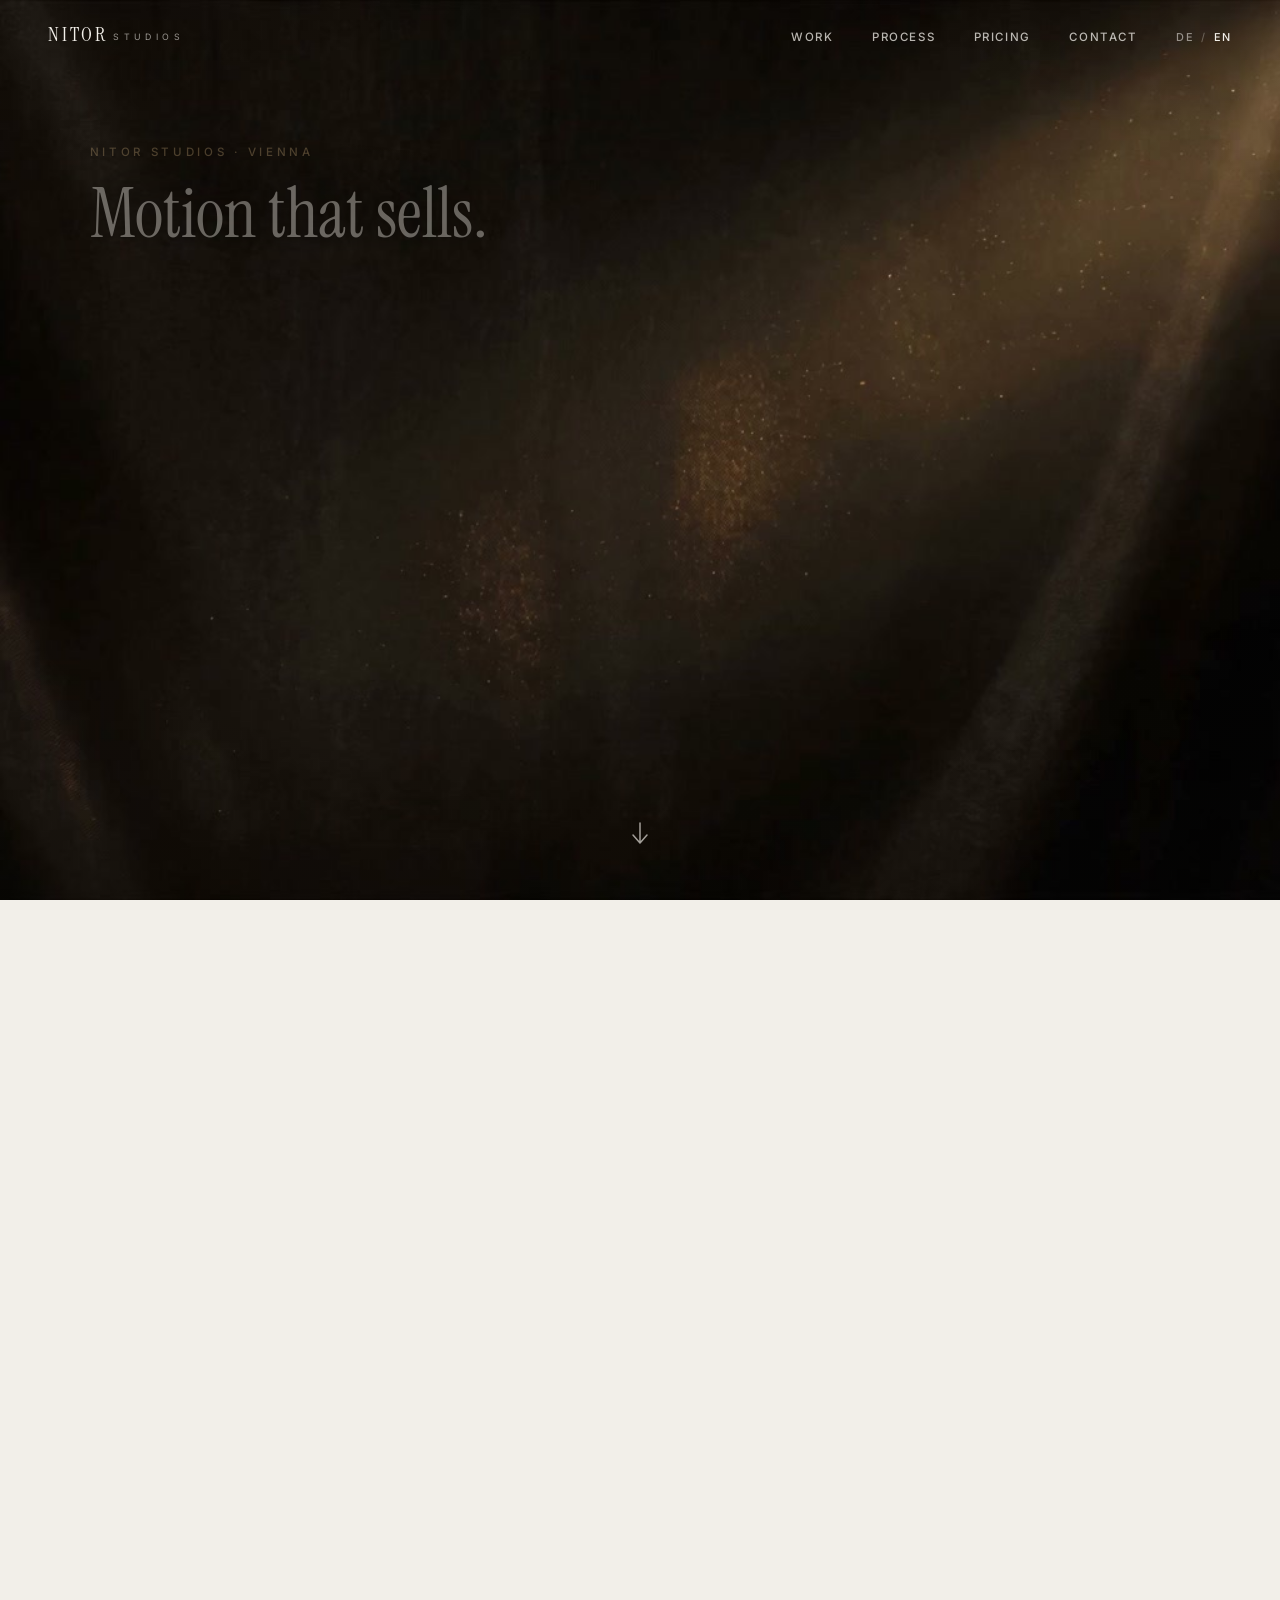
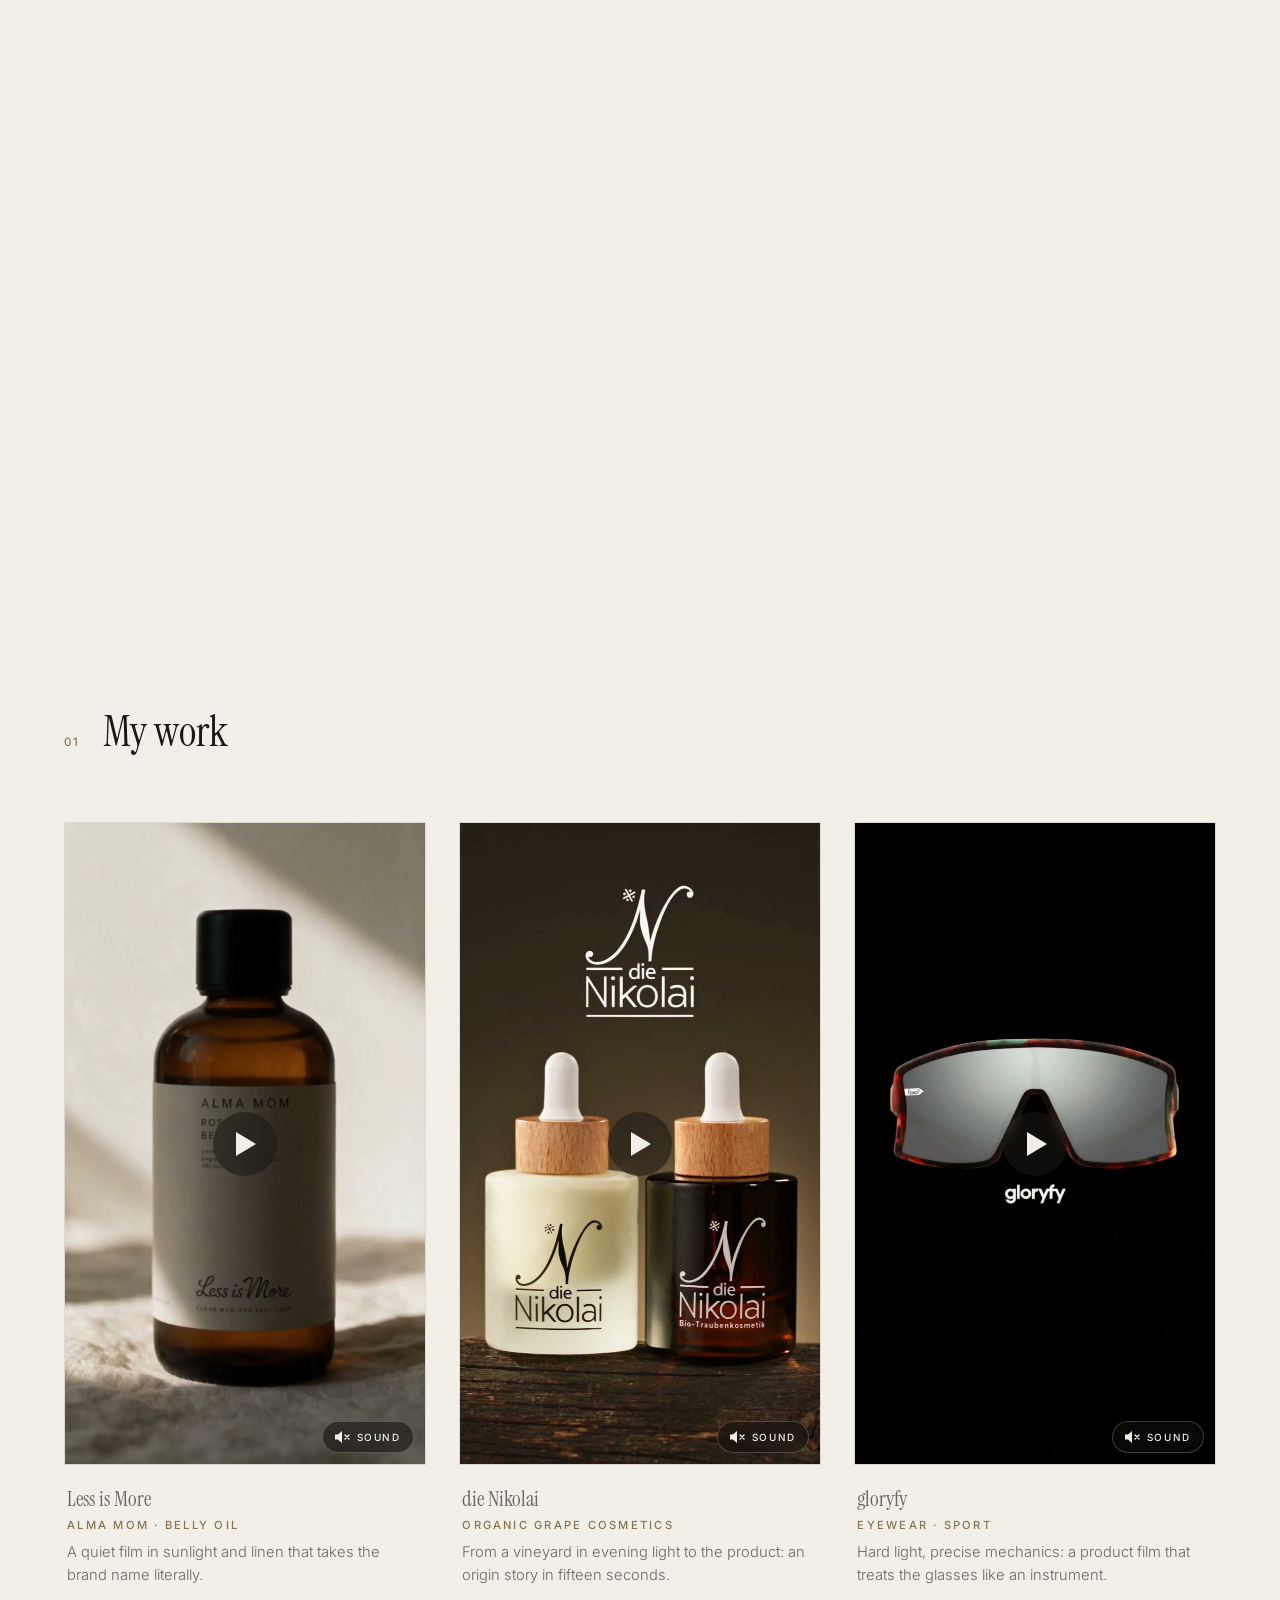
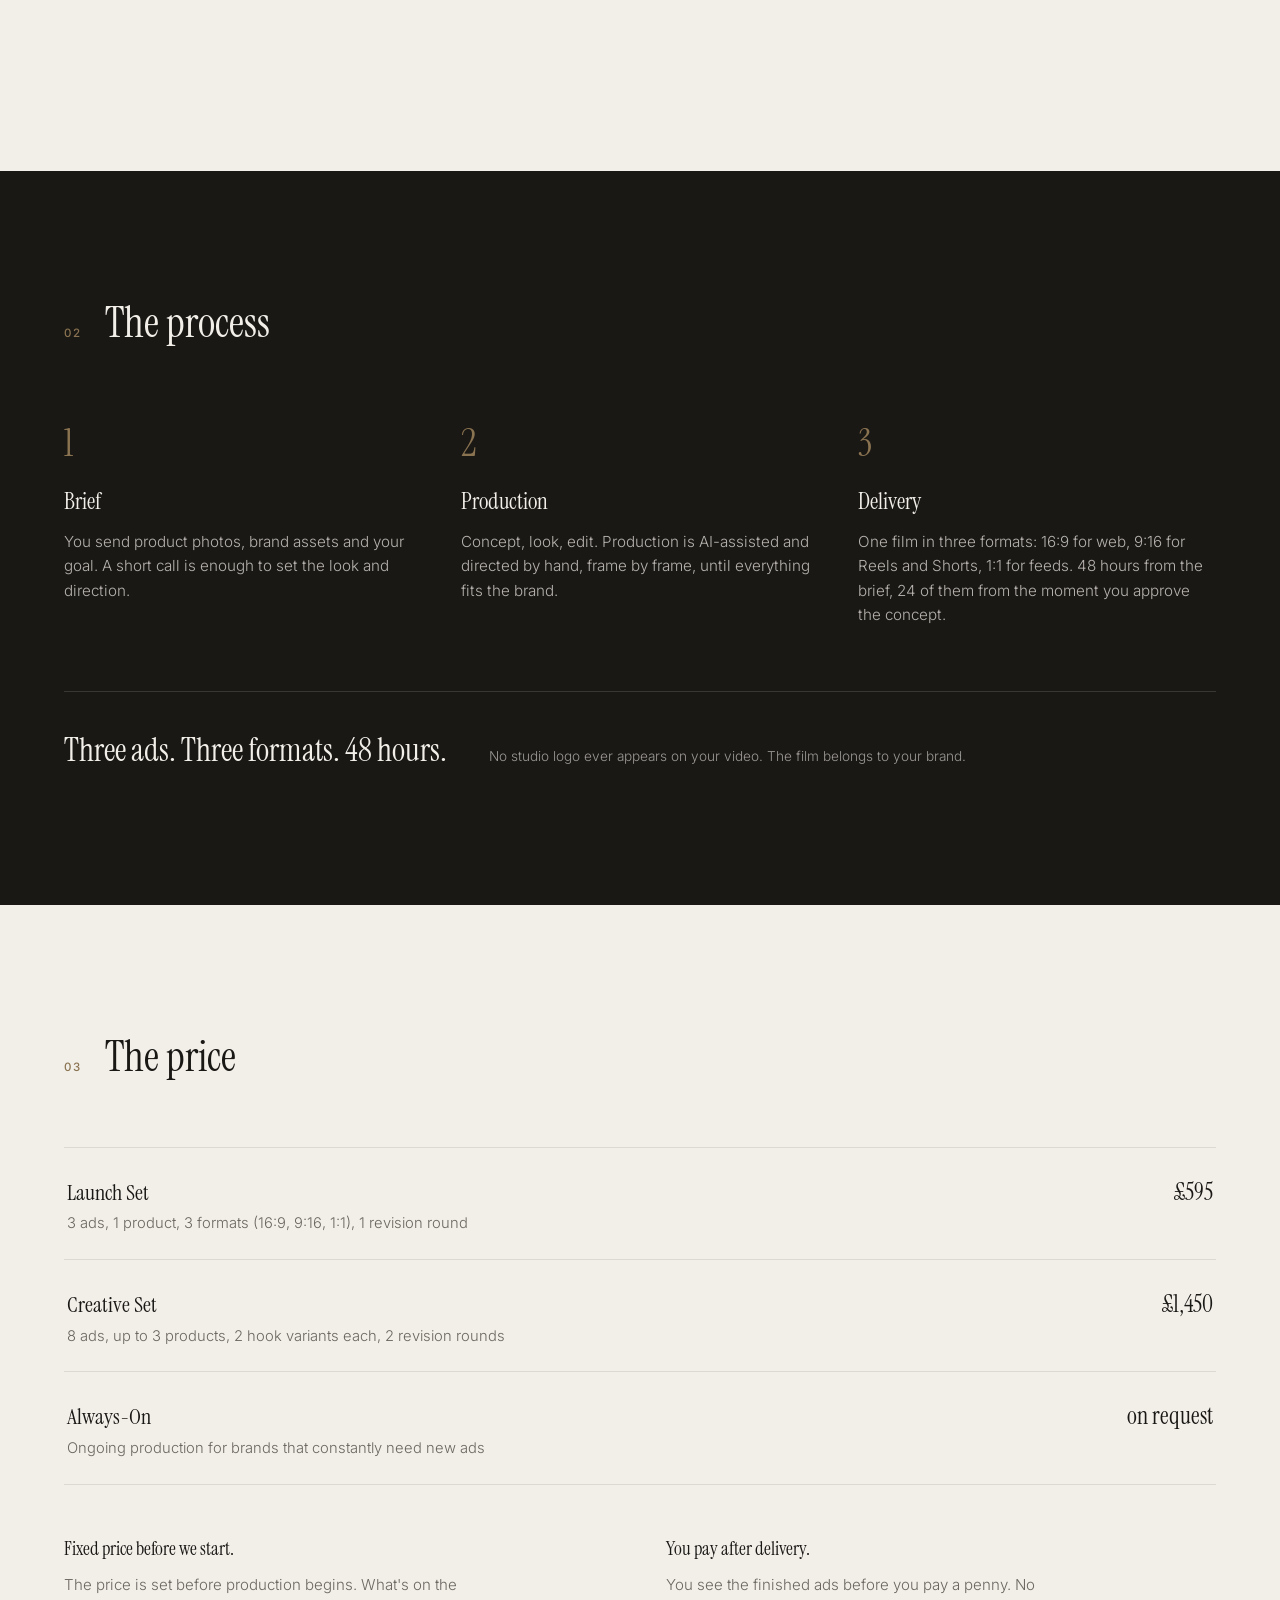
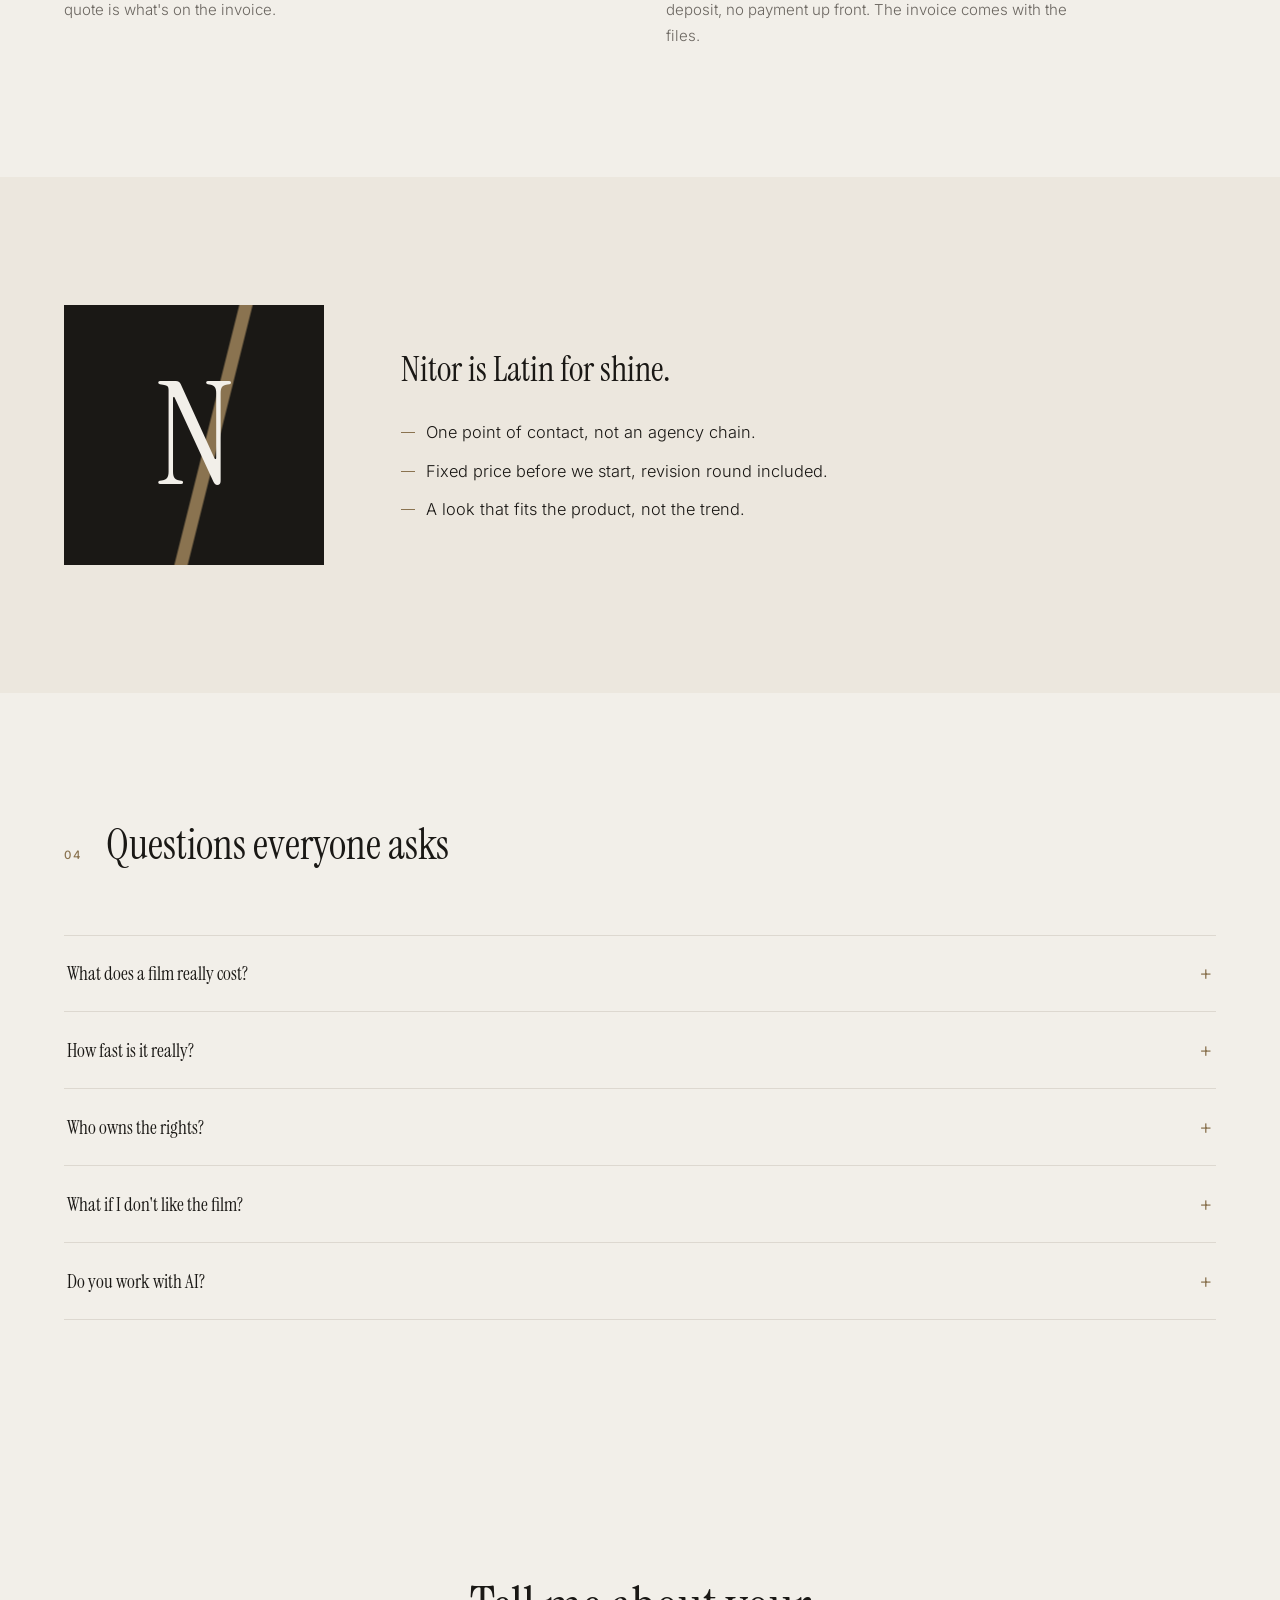
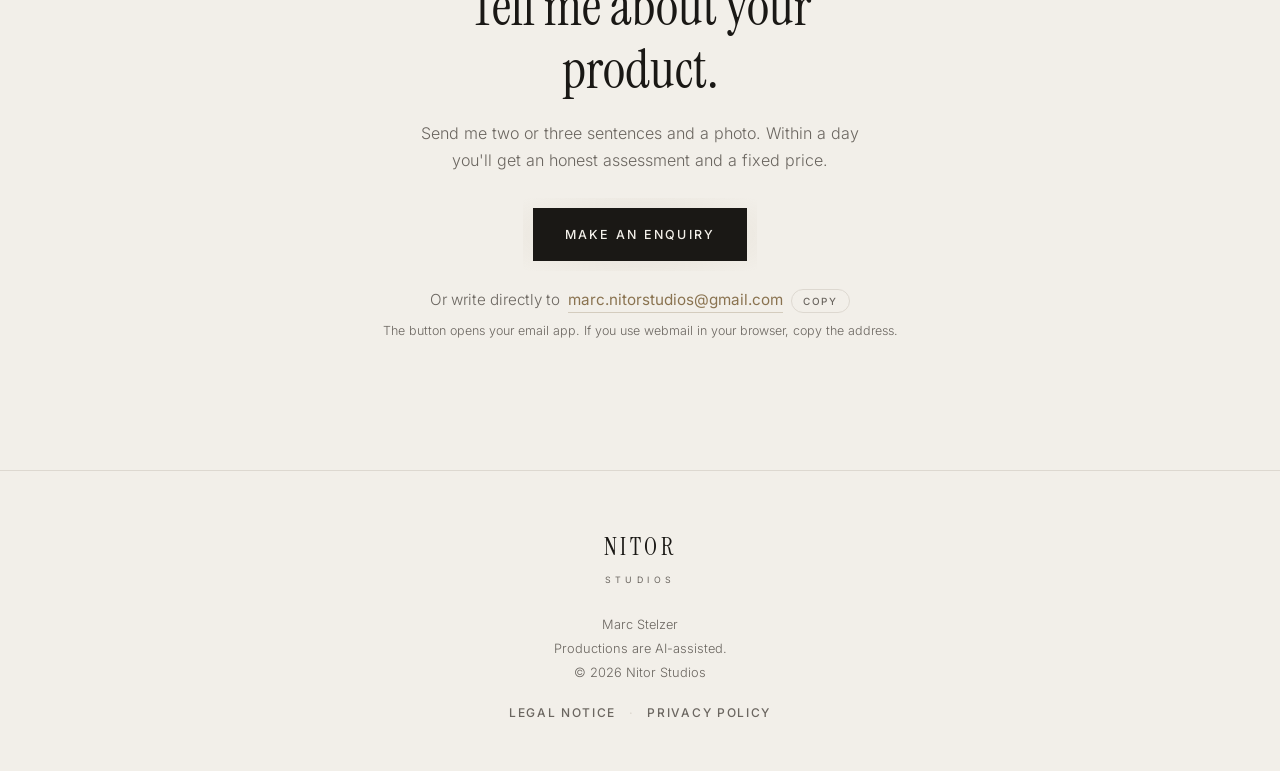
==== en/index.html @ 3754e6b7 "Englische Version unter /en fuer Kunden in Grossbritannien Neue Seite en/index.html: gleicher Aufbau" ====
<!DOCTYPE html>
<html lang="en-GB">
<head>
<meta charset="UTF-8">
<meta name="viewport" content="width=device-width, initial-scale=1.0">
<title>Nitor Studios · Product videos for premium brands</title>
<meta name="description" content="Motion design for brands with physical products. Three ads, three formats, delivered in 48 hours. Nitor Studios, Vienna.">
<meta name="theme-color" content="#1A1815">
<meta property="og:title" content="Nitor Studios · Product videos for premium brands">
<meta property="og:description" content="Three ads, three formats, delivered in 48 hours. Motion design from Vienna.">
<meta property="og:type" content="website">
<meta property="og:url" content="https://nitorstudios.com/en/">
<meta property="og:image" content="https://nitorstudios.com/assets/hero-ending.jpg">
<link rel="alternate" hreflang="de" href="https://nitorstudios.com/">
<link rel="alternate" hreflang="en-GB" href="https://nitorstudios.com/en/">
<link rel="alternate" hreflang="x-default" href="https://nitorstudios.com/">
<link rel="icon" href="data:image/svg+xml,%3Csvg xmlns='http://www.w3.org/2000/svg' viewBox='0 0 64 64'%3E%3Crect width='64' height='64' rx='6' fill='%231A1815'/%3E%3Cline x1='46' y1='-4' x2='20' y2='70' stroke='%238A7350' stroke-width='5'/%3E%3Ctext x='32' y='45' font-family='Georgia,serif' font-size='38' fill='%23F2EFE9' text-anchor='middle'%3EN%3C/text%3E%3C/svg%3E">
<link rel="preload" href="../assets/fonts/inter-var-latin.woff2" as="font" type="font/woff2" crossorigin>
<link rel="preload" href="../assets/fonts/instrument-serif-400-latin.woff2" as="font" type="font/woff2" crossorigin>
<style>
/* Schriften liegen auf diesem Server, nicht bei Google. Lizenzen: assets/fonts/LIZENZ.txt */
@font-face{font-family:'Instrument Serif';font-style:normal;font-weight:400;font-display:swap;
  src:url(../assets/fonts/instrument-serif-400-latin.woff2) format('woff2');
  unicode-range:U+0000-00FF,U+0131,U+0152-0153,U+02BB-02BC,U+02C6,U+02DA,U+02DC,U+0304,U+0308,U+0329,U+2000-206F,U+20AC,U+2122,U+2191,U+2193,U+2212,U+2215,U+FEFF,U+FFFD}
@font-face{font-family:'Instrument Serif';font-style:normal;font-weight:400;font-display:swap;
  src:url(../assets/fonts/instrument-serif-400-latin-ext.woff2) format('woff2');
  unicode-range:U+0100-02BA,U+02BD-02C5,U+02C7-02CC,U+02CE-02D7,U+02DD-02FF,U+0304,U+0308,U+0329,U+1D00-1DBF,U+1E00-1E9F,U+1EF2-1EFF,U+2020,U+20A0-20AB,U+20AD-20C0,U+2113,U+2C60-2C7F,U+A720-A7FF}
@font-face{font-family:'Inter';font-style:normal;font-weight:100 900;font-display:swap;
  src:url(../assets/fonts/inter-var-latin.woff2) format('woff2');
  unicode-range:U+0000-00FF,U+0131,U+0152-0153,U+02BB-02BC,U+02C6,U+02DA,U+02DC,U+0304,U+0308,U+0329,U+2000-206F,U+20AC,U+2122,U+2191,U+2193,U+2212,U+2215,U+FEFF,U+FFFD}
@font-face{font-family:'Inter';font-style:normal;font-weight:100 900;font-display:swap;
  src:url(../assets/fonts/inter-var-latin-ext.woff2) format('woff2');
  unicode-range:U+0100-02BA,U+02BD-02C5,U+02C7-02CC,U+02CE-02D7,U+02DD-02FF,U+0304,U+0308,U+0329,U+1D00-1DBF,U+1E00-1E9F,U+1EF2-1EFF,U+2020,U+20A0-20AB,U+20AD-20C0,U+2113,U+2C60-2C7F,U+A720-A7FF}
:root{
  --canvas:#F2EFE9;
  --panel:#ECE7DE;
  --dark:#1A1815;
  --accent:#8A7350;
  --accent-hover:#75613F;
  --accent-muted:rgba(138,115,80,.28);
  --text-primary:#1A1815;
  --text-secondary:#6B6660;
  --line:#DDD8D0;
  --serif:'Instrument Serif',Georgia,serif;
  --sans:'Inter',Helvetica,Arial,sans-serif;
  --ease:cubic-bezier(.22,.61,.36,1);
  --ease-io:cubic-bezier(.65,.05,.36,1);
  --brass-light:#A98F66;
  --tveil:0 1px 2px rgba(12,10,8,.95),0 3px 14px rgba(12,10,8,.7),0 10px 40px rgba(12,10,8,.65);
}
*{margin:0;padding:0;box-sizing:border-box}
html{scroll-behavior:smooth}
html,body{overflow-x:hidden;overflow-x:clip}
body{
  font-family:var(--sans);font-weight:400;font-size:16px;line-height:1.65;
  color:var(--text-primary);background:var(--canvas);
  opacity:0;transition:opacity .8s var(--ease);
}
body.ready{opacity:1}
body.paused *,body.paused *::before,body.paused *::after{animation-play-state:paused !important}

/* Umgebungsebene: ein Hauch warmes Licht, sehr langsam, plus feines Korn */
.env{position:fixed;inset:0;z-index:0;pointer-events:none}
.env::before{content:"";position:absolute;inset:-20%;
  background:radial-gradient(ellipse 60% 50% at 70% 20%,rgba(138,115,80,.05),rgba(138,115,80,0) 70%);
  animation:envdrift 90s var(--ease-io) -30s infinite alternate}
.env::after{content:"";position:absolute;inset:0;opacity:.35;
  background-image:url("data:image/svg+xml,%3Csvg xmlns='http://www.w3.org/2000/svg' width='120' height='120'%3E%3Cfilter id='n'%3E%3CfeTurbulence type='fractalNoise' baseFrequency='.9' numOctaves='2'/%3E%3CfeColorMatrix values='0 0 0 0 .55 0 0 0 0 .5 0 0 0 0 .44 0 0 0 .05 0'/%3E%3C/filter%3E%3Crect width='120' height='120' filter='url(%23n)'/%3E%3C/svg%3E")}
@keyframes envdrift{from{transform:translate3d(-3%,-2%,0)}to{transform:translate3d(3%,4%,0)}}

.skip{position:absolute;left:-9999px;top:0;z-index:100;background:var(--dark);color:var(--canvas);padding:.6rem 1rem;font-size:.85rem}
.skip:focus{left:1rem;top:1rem}
:focus-visible{outline:2px solid var(--accent);outline-offset:3px}

/* ---------- Navigation ---------- */
nav{position:fixed;top:0;left:0;right:0;z-index:50;
  display:flex;align-items:baseline;justify-content:space-between;
  padding:1.1rem clamp(1.2rem,4vw,3rem);
  background:rgba(242,239,233,0);border-bottom:1px solid rgba(221,216,208,0);
  transition:background .5s var(--ease),border-color .5s var(--ease)}
nav.solid{background:rgba(242,239,233,.92);border-bottom-color:var(--line);backdrop-filter:blur(8px)}
.wordmark{font-family:var(--serif);font-size:1.25rem;letter-spacing:.14em;color:var(--text-primary);text-decoration:none;transition:color .5s var(--ease)}
.wordmark small{font-family:var(--sans);font-weight:400;font-size:.55rem;letter-spacing:.5em;color:var(--text-secondary);margin-left:.6em;vertical-align:.12em;transition:color .5s var(--ease)}
.nav-links{display:flex;gap:clamp(1rem,3vw,2.4rem);list-style:none}
.nav-links a{font-size:.72rem;font-weight:500;letter-spacing:.14em;text-transform:uppercase;color:var(--text-secondary);text-decoration:none;transition:color .3s var(--ease)}
.nav-links a:hover{color:var(--accent)}
/* Über dem dunklen Hero ist die Navigation hell */
nav:not(.solid) .wordmark{color:var(--canvas)}
nav:not(.solid) .wordmark small{color:rgba(242,239,233,.6)}
nav:not(.solid) .nav-links a{color:rgba(242,239,233,.75)}
nav:not(.solid) .nav-links a:hover{color:var(--brass-light)}
@media (max-width:720px){.nav-links{display:none}}
.nav-right{display:flex;align-items:baseline;gap:clamp(1rem,3vw,2.4rem)}
.lang{display:flex;align-items:baseline;gap:.45rem;font-size:.68rem;font-weight:500;letter-spacing:.14em;text-transform:uppercase}
.lang a{color:var(--text-secondary);text-decoration:none;transition:color .3s var(--ease)}
.lang a[aria-current="page"]{color:var(--text-primary)}
.lang a:hover{color:var(--accent)}
.lang span{color:var(--line)}
nav:not(.solid) .lang a{color:rgba(242,239,233,.55)}
nav:not(.solid) .lang a[aria-current="page"]{color:var(--canvas)}
nav:not(.solid) .lang span{color:rgba(242,239,233,.3)}
@media (pointer:coarse){.lang a{min-height:44px;display:inline-flex;align-items:center}}

/* ---------- Hero ---------- */
.hero{position:relative;height:420vh}
.stage{position:sticky;top:0;height:100vh;overflow:hidden;background:var(--dark)}
.poster,video#heroVid{position:absolute;inset:0;width:100%;height:100%;object-fit:cover}
.poster{background-size:cover;background-position:center}
video#heroVid{opacity:0;transition:opacity .6s var(--ease);will-change:transform;transform:translateZ(0)}
.stage.video-ready video#heroVid{opacity:1}
.stage.video-failed video#heroVid{display:none}

/* Grund-Schleier: dunkelt die Ränder, damit kein Frame je roh unter Text liegt */
.scrim{position:absolute;inset:0;pointer-events:none;
  background:radial-gradient(ellipse 130% 100% at 50% 45%,rgba(12,10,8,0) 40%,rgba(12,10,8,.5) 100%)}

/* Das echte N über dem Film: baut sich mit dem Scroll auf */
.nlogo{position:absolute;top:32vh;left:50%;transform:translate(-50%,-50%) scale(calc(.94 + .06*var(--nk,0)));
  font-family:var(--serif);font-size:clamp(8rem,26vh,15rem);line-height:1;color:var(--canvas);
  opacity:var(--nk,0);pointer-events:none;text-shadow:0 2px 30px rgba(12,10,8,.5)}
/* Der Monogramm-Streifen als exakte Vektorlinie, erscheint zur Ankunft */
.nstreak{position:absolute;top:32vh;left:calc(50% + 3.2vh);width:1.3vh;height:160vh;
  transform:translate(-50%,-50%) rotate(14deg);background:rgba(169,143,102,.8);
  opacity:var(--sk,0);pointer-events:none;filter:blur(1px);
  -webkit-mask-image:linear-gradient(to bottom,transparent 0%,#000 18%,#000 54%,transparent 68%);
  mask-image:linear-gradient(to bottom,transparent 0%,#000 18%,#000 54%,transparent 68%)}

/* Text-Bänder (helle Schrift auf dunkler Welt) */
.band{position:absolute;opacity:0;max-width:34rem;color:var(--canvas);text-shadow:var(--tveil)}
.band::before{content:"";position:absolute;inset:-22% -18%;z-index:-1;pointer-events:none;
  opacity:calc(.3 + .7*var(--k,1));
  background:radial-gradient(ellipse 58% 52% at 50% 50%,rgba(12,10,8,var(--veil,.5)) 0%,rgba(12,10,8,calc(var(--veil,.5)*.6)) 40%,rgba(12,10,8,0) 70%)}
.band .kicker{font-size:.72rem;font-weight:500;letter-spacing:.32em;text-transform:uppercase;color:var(--brass-light);margin-bottom:1rem}
.band h1,.band h2{font-family:var(--serif);font-weight:400;line-height:1.08;letter-spacing:0;color:var(--canvas)}
.band h1{font-size:clamp(2.6rem,5.4vw,4.6rem)}
.band h2{font-size:clamp(2.2rem,4.4vw,3.6rem)}
.band p{font-weight:300;font-size:clamp(1.05rem,1.5vw,1.3rem);line-height:1.5;color:var(--canvas)}
.band .sub{margin-top:1.1rem;color:rgba(242,239,233,.82)}
#band1{top:16vh;left:clamp(1.2rem,7vw,6rem)}
#band2{top:30vh;left:clamp(1.2rem,7vw,6rem)}
#band3{top:26vh;left:clamp(1.2rem,7vw,6rem)}
#band4{top:50vh;left:50%;transform:translateX(-50%);text-align:center;max-width:46rem;width:min(92vw,46rem)}
.sr-only{position:absolute;width:1px;height:1px;padding:0;margin:-1px;overflow:hidden;clip:rect(0 0 0 0);white-space:nowrap;border:0}
.w{display:inline-block;white-space:nowrap}
.c{display:inline-block}

/* Entrance a: Aufstieg Wort für Wort */
.e-rise .w{--kc:clamp(0,(var(--k,0) - var(--th,0))*2.8,1);opacity:var(--kc);
  transform:translateY(calc((1 - var(--kc))*26px))}
/* Entrance c: Blur zu scharf, zwei Kopien */
.e-blur .soft{filter:blur(9px);position:absolute;inset:0;opacity:calc(1 - var(--k,0))}
.e-blur .sharp{opacity:var(--k,0)}
/* Entrance d: Wort-Punch */
.e-punch .w{--kc:clamp(0,(var(--k,0) - var(--th,0))*3,1);
  --ks:clamp(0,(var(--k,0) - var(--th,0) - var(--sd,.1))*var(--ss,3.2),1);
  opacity:var(--kc);
  transform:scale(calc(0.6 + (0.4 + var(--ov,.1))*var(--kc) - var(--ov,.1)*var(--ks)))}
.e-punch .w.em{--ov:0.24;--sd:0.16;--ss:2.6;color:var(--accent)}
/* Entrance e: gestaffelte Ankunft */
.e-settle .w{--kc:clamp(0,(var(--k,0) - var(--th,0))*3,1);opacity:var(--kc);
  transform:translateY(calc((1 - var(--kc))*22px))}
.e-settle .sub{opacity:var(--ks2,0);transform:translateY(calc((1 - var(--ks2,0))*14px))}
.e-settle .cta-row{opacity:var(--kb,0);transform:translateY(calc((1 - var(--kb,0))*12px))}

.cta-row{display:flex;gap:1rem;justify-content:center;margin-top:1.8rem;flex-wrap:wrap}
.btn{display:inline-block;font-size:.78rem;font-weight:500;letter-spacing:.18em;text-transform:uppercase;
  text-decoration:none;padding:.95rem 1.9rem;border:1px solid var(--text-primary);color:var(--text-primary);
  background:transparent;transition:background .35s var(--ease),color .35s var(--ease),border-color .35s var(--ease);text-shadow:none}
.btn:hover{background:var(--dark);color:var(--canvas)}
.btn.solid{background:var(--dark);color:var(--canvas);border-color:var(--dark)}
.btn.solid:hover{background:var(--accent);border-color:var(--accent)}
/* Buttons auf dunklem Grund (Hero und statischer Hero) */
.stage .btn,.static-hero .btn{border-color:var(--canvas);color:var(--canvas)}
.stage .btn:hover,.static-hero .btn:hover{background:var(--canvas);color:var(--dark)}
.stage .btn.solid,.static-hero .btn.solid{background:var(--canvas);color:var(--dark);border-color:var(--canvas)}
.stage .btn.solid:hover,.static-hero .btn.solid:hover{background:var(--brass-light);border-color:var(--brass-light);color:var(--dark)}
@media (pointer:coarse){.btn{min-height:44px;display:inline-flex;align-items:center;justify-content:center}}

/* Ladering und Scroll-Hinweis */
.ring-wrap{position:absolute;bottom:3.2rem;left:50%;transform:translateX(-50%);color:var(--accent)}
.ring{width:34px;height:34px;transform:rotate(-90deg)}
.ring circle{stroke-dashoffset:var(--ld,126);transition:stroke-dashoffset .2s linear}
.cue{position:absolute;bottom:3.2rem;left:50%;transform:translateX(-50%);color:rgba(242,239,233,.65);opacity:0;transition:opacity .8s var(--ease)}
.cue.on{opacity:1}
.cue svg{display:block;animation:cuefloat 2.6s var(--ease-io) -1.2s infinite alternate}
@keyframes cuefloat{from{transform:translateY(-4px)}to{transform:translateY(4px)}}
@media (max-height:560px){.cue,.ring-wrap{display:none}}

/* Statischer Hero */
.static-hero{display:none;position:relative;min-height:100svh;padding:7rem 1.4rem 4rem;
  background-color:var(--dark);background-size:cover;background-position:center;text-align:center;
  flex-direction:column;justify-content:flex-end;align-items:center}
.static-hero::before{content:"";position:absolute;inset:0;
  background:linear-gradient(180deg,rgba(18,16,13,.25) 30%,rgba(18,16,13,.78) 78%,#1A1815 100%)}
.static-hero>*{position:relative}
.static-hero .nstat{font-family:var(--serif);font-size:clamp(6rem,18vh,9rem);line-height:1;color:var(--canvas);margin-bottom:1.6rem}
.static-hero .kicker{font-size:.72rem;font-weight:500;letter-spacing:.32em;text-transform:uppercase;color:var(--brass-light);margin-bottom:1rem}
.static-hero h1{font-family:var(--serif);font-weight:400;font-size:clamp(2.4rem,9vw,3.6rem);line-height:1.1;max-width:16ch;color:var(--canvas)}
.static-hero p{font-weight:300;font-size:1.08rem;color:rgba(242,239,233,.78);max-width:44ch;margin-top:1rem}

/* Static-Hero-Gates: fünf Bedingungen, zeichengleich in JS gespiegelt */
@media (max-width: 720px){.hero{display:none}.static-hero{display:flex}}
@media (orientation: portrait) and (max-width: 1024px){.hero{display:none}.static-hero{display:flex}}
@media (orientation: portrait) and (pointer: coarse){.hero{display:none}.static-hero{display:flex}}
@media (orientation: landscape) and (pointer: coarse) and (max-height: 560px){.hero{display:none}.static-hero{display:flex}}
@media (prefers-reduced-motion: reduce){.hero{display:none}.static-hero{display:flex}}

/* ---------- Sektionen ---------- */
main{position:relative;z-index:1}
section{position:relative;padding:clamp(5rem,10vw,8.5rem) clamp(1.2rem,4vw,3rem)}
.inner{max-width:72rem;margin:0 auto}
.sec-head{display:flex;align-items:baseline;gap:1.4rem;margin-bottom:clamp(2.4rem,5vw,4rem)}
.sec-head .no{font-size:.72rem;font-weight:500;letter-spacing:.2em;color:var(--accent)}
.sec-head h2{font-family:var(--serif);font-weight:400;font-size:clamp(1.9rem,3.4vw,2.6rem);line-height:1.2}
.diag{display:block;width:100%;height:56px;margin:0 auto;max-width:72rem}
.diag line{stroke:var(--accent-muted);stroke-width:1.5;stroke-dasharray:var(--dlen,300);stroke-dashoffset:var(--doff,300)}

/* Arbeiten */
.works-grid{display:grid;grid-template-columns:repeat(3,1fr);gap:clamp(1.2rem,2.6vw,2.4rem)}
@media (max-width:900px){.works-grid{grid-template-columns:1fr;max-width:26rem;margin:0 auto}}
.work{opacity:1}
.work .frame{position:relative;aspect-ratio:9/16;overflow:hidden;background:var(--panel);border:1px solid var(--line)}
.work video{position:absolute;inset:0;width:100%;height:100%;object-fit:cover}
.work .playbtn{position:absolute;inset:0;width:100%;height:100%;border:0;background:transparent;cursor:pointer;display:flex;align-items:center;justify-content:center}
.work .playbtn .disc{width:64px;height:64px;border-radius:50%;background:rgba(26,24,21,.55);backdrop-filter:blur(6px);
  display:flex;align-items:center;justify-content:center;
  transition:transform .35s var(--ease),background .35s var(--ease),opacity .35s var(--ease)}
.work .playbtn:hover .disc{transform:scale(1.08);background:rgba(138,115,80,.75)}
.work .playbtn svg{display:block}
.work .playbtn .ico-play{margin-left:3px}
.work .playbtn .ico-pause{display:none}
.work.playing .playbtn .disc{opacity:0}
.work.playing .playbtn:hover .disc,.work.playing .playbtn:focus-visible .disc{opacity:1}
.work.playing .playbtn .ico-play{display:none}
.work.playing .playbtn .ico-pause{display:block}
/* Ton-Knopf: klein, ruhig, immer erreichbar */
.work .soundbtn{position:absolute;right:.7rem;bottom:.7rem;display:flex;align-items:center;gap:.45rem;
  padding:.5rem .75rem;border:1px solid rgba(242,239,233,.22);border-radius:999px;cursor:pointer;
  background:rgba(18,16,13,.55);backdrop-filter:blur(10px);color:var(--canvas);
  font-family:var(--sans);font-size:.62rem;font-weight:500;letter-spacing:.16em;text-transform:uppercase;
  transition:background .3s var(--ease),border-color .3s var(--ease)}
.work .soundbtn:hover{background:rgba(138,115,80,.8);border-color:transparent}
.work .soundbtn .ico-on{display:none}
.work.sound .soundbtn .ico-on{display:block}
.work.sound .soundbtn .ico-off{display:none}
.work.sound .soundbtn{background:rgba(138,115,80,.85);border-color:transparent}
@media (pointer:coarse){.work .soundbtn{min-height:44px}}
.work .meta{padding:1.1rem .2rem 0}
.work .meta .brand{font-family:var(--serif);font-size:1.3rem}
.work .meta .cat{font-size:.7rem;font-weight:500;letter-spacing:.2em;text-transform:uppercase;color:var(--accent);margin:.15rem 0 .4rem}
.work .meta p{font-size:.92rem;font-weight:300;color:var(--text-secondary);line-height:1.55}

/* Ablauf (dunkel) */
.ablauf{background:var(--dark);color:var(--canvas)}
.ablauf .sec-head h2{color:var(--canvas)}
.steps{display:grid;grid-template-columns:repeat(3,1fr);gap:clamp(1.6rem,3vw,3rem)}
@media (max-width:900px){.steps{grid-template-columns:1fr}}
.step .num{font-family:var(--serif);font-size:2.4rem;color:var(--accent)}
.step h3{font-family:var(--serif);font-weight:400;font-size:1.45rem;margin:.5rem 0 .6rem}
.step p{font-weight:300;font-size:.95rem;color:rgba(242,239,233,.72);line-height:1.6}
.ablauf .promise{margin-top:clamp(2.4rem,5vw,4rem);padding-top:2rem;border-top:1px solid rgba(242,239,233,.14);
  display:flex;flex-wrap:wrap;gap:1rem 2.6rem;align-items:baseline}
.ablauf .promise .big{font-family:var(--serif);font-size:clamp(1.5rem,2.6vw,2rem)}
.ablauf .promise .note{font-size:.85rem;font-weight:300;color:rgba(242,239,233,.6)}

/* Preis */
.price-table{border-top:1px solid var(--line)}
.price-row{display:flex;justify-content:space-between;align-items:baseline;gap:1.5rem;padding:1.5rem .2rem;border-bottom:1px solid var(--line)}
.price-row .what{font-weight:300;font-size:1.02rem}
.price-row .pkgname{display:block;font-family:var(--serif);font-size:1.4rem;line-height:1.2}
.price-row .pkgdesc{display:block;margin-top:.35rem;font-size:.92rem;color:var(--text-secondary);line-height:1.55;max-width:56ch}
.price-row .amount{font-family:var(--serif);font-size:1.5rem;white-space:nowrap}
.price-row .amount .per{font-family:var(--sans);font-size:.76rem;font-weight:400;color:var(--text-secondary);letter-spacing:.04em}
.ust{margin-top:1.1rem;font-size:.82rem;font-weight:300;line-height:1.6;color:var(--text-secondary);max-width:60ch}
.price-notes{display:grid;grid-template-columns:1fr 1fr;gap:clamp(1.5rem,4vw,3.5rem);margin-top:clamp(2rem,4vw,3rem)}
@media (max-width:760px){.price-notes{grid-template-columns:1fr;gap:1.8rem}}
.pnote h3{font-family:var(--serif);font-weight:400;font-size:1.18rem;margin-bottom:.5rem}
.pnote p{font-size:.94rem;font-weight:300;color:var(--text-secondary);line-height:1.7;max-width:46ch}

/* Glanz-Moment */
.glanz{background:var(--panel)}
.glanz .inner{display:grid;grid-template-columns:auto 1fr;gap:clamp(2rem,6vw,5rem);align-items:center}
@media (max-width:900px){.glanz .inner{grid-template-columns:1fr;justify-items:center;text-align:center}}
.mono{position:relative;width:clamp(180px,24vw,260px);aspect-ratio:1;background:var(--dark);display:block}
.mono svg{display:block;width:100%;height:100%}
/* Markenblatt: der Streifen laeuft einmal durch, 400 ms, danach steht er. */
.mono .streak{transform:translate(150px,-150px)}
.glanz.shine .streak{animation:streakPass .4s cubic-bezier(.22,.61,.36,1) both}
@keyframes streakPass{from{transform:translate(150px,-150px)}to{transform:translate(0,0)}}
.glanz-copy .lead{font-family:var(--serif);font-size:clamp(1.6rem,2.8vw,2.2rem);line-height:1.25;max-width:22ch}
.glanz-lines{margin-top:1.8rem;list-style:none;display:grid;gap:.7rem}
.glanz-lines li{font-weight:300;font-size:1.02rem;opacity:0;transform:translateY(6px);
  transition:opacity .6s var(--ease),transform .6s var(--ease);display:flex;gap:.7rem;align-items:baseline}
@media (max-width:900px){.glanz-lines li{justify-content:center}}
.glanz-lines li::before{content:"";width:14px;height:1px;background:var(--accent);flex:none;align-self:center}
.glanz.shine .glanz-lines li{opacity:1;transform:translateY(0);transition-delay:.42s}
.glanz.shine .glanz-lines li:nth-child(2){transition-delay:.54s}
.glanz.shine .glanz-lines li:nth-child(3){transition-delay:.66s}

/* FAQ */
.faq details{border-bottom:1px solid var(--line)}
.faq details:first-of-type{border-top:1px solid var(--line)}
.faq summary{cursor:pointer;list-style:none;display:flex;justify-content:space-between;align-items:baseline;gap:1.5rem;
  padding:1.3rem .2rem;font-family:var(--serif);font-size:1.2rem;transition:color .3s var(--ease)}
.faq summary::-webkit-details-marker{display:none}
.faq summary:hover{color:var(--accent)}
.faq summary .mark{font-family:var(--sans);font-weight:300;font-size:1.3rem;color:var(--accent);transition:transform .4s var(--ease)}
.faq details[open] .mark{transform:rotate(45deg)}
.faq .answer{padding:0 .2rem 1.4rem;font-weight:300;font-size:.96rem;color:var(--text-secondary);max-width:62ch;line-height:1.7}

/* Kontakt */
.kontakt{text-align:center}
.kontakt .lead{font-family:var(--serif);font-size:clamp(2rem,4.6vw,3.4rem);line-height:1.15;max-width:18ch;margin:0 auto}
.kontakt .sub{margin:1.2rem auto 2.2rem;font-weight:300;color:var(--text-secondary);max-width:46ch}
.kontakt .mailline{margin-top:1.6rem;font-size:.95rem;font-weight:300;color:var(--text-secondary);
  display:flex;flex-wrap:wrap;gap:.5rem;align-items:baseline;justify-content:center}
.kontakt .mailaddr{color:var(--accent);font-weight:400;user-select:all;border-bottom:1px solid var(--accent-muted)}
.kontakt .copybtn{font-family:var(--sans);font-size:.62rem;font-weight:500;letter-spacing:.16em;text-transform:uppercase;
  color:var(--text-secondary);background:transparent;border:1px solid var(--line);border-radius:999px;
  padding:.3rem .7rem;cursor:pointer;transition:color .3s var(--ease),border-color .3s var(--ease)}
.kontakt .copybtn:hover{color:var(--accent);border-color:var(--accent)}
@media (pointer:coarse){.kontakt .copybtn{min-height:44px;display:inline-flex;align-items:center;justify-content:center}}
.kontakt .honest{margin-top:.5rem;font-size:.78rem;font-weight:300;color:var(--text-secondary)}
.cta-glow{position:relative;display:inline-block}
.cta-glow::before{content:"";position:absolute;inset:-10px;z-index:-1;border-radius:4px;pointer-events:none;
  background:radial-gradient(ellipse 100% 100% at 50% 50%,var(--accent-muted),transparent 70%);
  opacity:.4;animation:glowpulse 5s var(--ease-io) -2s infinite alternate}
@keyframes glowpulse{from{opacity:.15}to{opacity:.55}}

/* Footer */
footer{border-top:1px solid var(--line);padding:3.5rem clamp(1.2rem,4vw,3rem) 3rem;text-align:center}
footer .fm{font-family:var(--serif);font-size:1.5rem;letter-spacing:.14em}
footer .fm small{display:block;font-family:var(--sans);font-weight:400;font-size:.55rem;letter-spacing:.5em;color:var(--text-secondary);margin-top:.4rem}
footer .fline{margin-top:1.6rem;font-size:.8rem;font-weight:300;color:var(--text-secondary);line-height:1.9}
footer .flinks{margin-top:1.1rem;display:flex;gap:.8rem;justify-content:center;align-items:baseline;
  font-size:.75rem;font-weight:500;letter-spacing:.14em;text-transform:uppercase;color:var(--line)}
footer .flinks a{color:var(--text-secondary);text-decoration:none;transition:color .3s var(--ease)}
footer .flinks a:hover{color:var(--accent)}
@media (pointer:coarse){footer .flinks a{min-height:44px;display:inline-flex;align-items:center}}

/* Entrances beim Scrollen */
.rev .part{opacity:0;transform:translateY(24px)}
.rev.in .part{opacity:1;transform:translateY(0);transition:opacity .8s var(--ease),transform .8s var(--ease)}
.rev.in .part:nth-child(2){transition-delay:.1s}
.rev.in .part:nth-child(3){transition-delay:.2s}
.rev.in .part:nth-child(4){transition-delay:.3s}
.rev.in.settled .part,.rev.in.settled .part:nth-child(2),.rev.in.settled .part:nth-child(3),.rev.in.settled .part:nth-child(4){transition-delay:0s}

@media (prefers-reduced-motion: reduce){
  html{scroll-behavior:auto}
  *,*::before,*::after{animation:none !important;transition:none !important;transition-delay:0s !important}
  body{opacity:1}
  .rev .part{opacity:1;transform:none}
  .glanz .glanz-lines li{opacity:1;transform:none}
  .mono .streak{transform:translate(0,0);animation:none}
  .diag line{stroke-dashoffset:0 !important}
}
</style>
</head>
<body>
<a class="skip" href="#main">Zum Inhalt springen</a>
<div class="env" aria-hidden="true"></div>

<nav aria-label="Main navigation">
  <a class="wordmark" href="#top">NITOR<small>STUDIOS</small></a>
  <div class="nav-right">
    <ul class="nav-links">
      <li><a href="#arbeiten">Work</a></li>
      <li><a href="#ablauf">Process</a></li>
      <li><a href="#preis">Pricing</a></li>
      <li><a href="#kontakt">Contact</a></li>
    </ul>
    <div class="lang" aria-label="Language">
      <a href="/" lang="de" hreflang="de">DE</a><span aria-hidden="true">/</span><a href="/en/" lang="en" hreflang="en-GB" aria-current="page">EN</a>
    </div>
  </div>
</nav>

<!-- Scroll-Hero -->
<div class="hero" id="top">
  <div class="stage" id="stage">
    <div class="poster" id="poster" aria-hidden="true"></div>
    <video id="heroVid" preload="none" muted playsinline aria-hidden="true" tabindex="-1"></video>
    <div class="scrim" aria-hidden="true"></div>
    <div class="nstreak" id="nstreak" aria-hidden="true"></div>
    <div class="nlogo" id="nlogo" aria-hidden="true">N</div>

    <div class="band e-rise" id="band1" data-split="h1">
      <p class="kicker">Nitor Studios · Vienna</p>
      <h1>Motion that sells.</h1>
    </div>

    <div class="band e-blur" id="band2">
      <p class="soft" aria-hidden="true">A product film usually ties up weeks and a budget many brands don't have.</p>
      <p class="sharp">A product film usually ties up weeks and a budget many brands don't have.</p>
    </div>

    <div class="band e-punch" id="band3" data-split="p" data-em="48,hours.">
      <p>Nitor: three ads, three formats, 48 hours.</p>
    </div>

    <div class="band e-settle" id="band4" data-split="h2">
      <h2>Product videos that fit the product.</h2>
      <p class="sub">Motion design for premium brands. Fixed price, revision round included.</p>
      <div class="cta-row">
        <a class="btn solid" href="#arbeiten">See the work</a>
        <a class="btn" href="#kontakt">Make an enquiry</a>
      </div>
    </div>

    <div class="ring-wrap" id="ringWrap" aria-hidden="true">
      <svg class="ring" viewBox="0 0 48 48"><circle cx="24" cy="24" r="20" fill="none" stroke="currentColor" stroke-width="3" stroke-dasharray="126"/></svg>
    </div>
  </div>
</div>

<!-- Statischer Hero (Handy, Reduced Motion) -->
<header class="static-hero" id="staticHero">
  <p class="nstat" aria-hidden="true">N</p>
  <p class="kicker">Nitor Studios · Vienna</p>
  <h1>Product videos that fit the product.</h1>
  <p>Motion design for premium brands. Three ads, three formats, in 48 hours.</p>
  <div class="cta-row">
    <a class="btn solid" href="#arbeiten">See the work</a>
    <a class="btn" href="#kontakt">Make an enquiry</a>
  </div>
</header>

<main id="main" tabindex="-1">

  <section id="arbeiten">
    <div class="inner">
      <div class="sec-head rev"><span class="no part">01</span><h2 class="part">My work</h2></div>
      <div class="works-grid">
        <article class="work rev">
          <div class="frame part">
            <video preload="none" playsinline muted loop poster="../assets/poster-almamom.jpg" data-src="../assets/work-almamom.mp4"></video>
            <button class="playbtn" type="button" aria-label="Play or pause the film for Less is More">
              <span class="disc">
                <svg class="ico-play" width="20" height="24" viewBox="0 0 20 24" aria-hidden="true"><path d="M0 0 L20 12 L0 24 Z" fill="#F2EFE9"/></svg>
                <svg class="ico-pause" width="18" height="22" viewBox="0 0 18 22" aria-hidden="true"><rect x="0" y="0" width="6" height="22" fill="#F2EFE9"/><rect x="12" y="0" width="6" height="22" fill="#F2EFE9"/></svg>
              </span>
            </button>
            <button class="soundbtn" type="button" aria-label="Turn sound on for Less is More">
              <svg class="ico-off" width="15" height="14" viewBox="0 0 15 14" aria-hidden="true"><path d="M0 4.5h3L7 1v12L3 9.5H0z" fill="currentColor"/><path d="M10 5l4 4M14 5l-4 4" stroke="currentColor" stroke-width="1.4" fill="none" stroke-linecap="round"/></svg>
              <svg class="ico-on" width="15" height="14" viewBox="0 0 15 14" aria-hidden="true"><path d="M0 4.5h3L7 1v12L3 9.5H0z" fill="currentColor"/><path d="M10 4.6a3.4 3.4 0 010 4.8M12.3 2.4a6.6 6.6 0 010 9.2" stroke="currentColor" stroke-width="1.4" fill="none" stroke-linecap="round"/></svg>
              <span class="lbl">Sound</span>
            </button>
          </div>
          <div class="meta part">
            <p class="brand">Less is More</p>
            <p class="cat">Alma Mom · Belly Oil</p>
            <p>A quiet film in sunlight and linen that takes the brand name literally.</p>
          </div>
        </article>
        <article class="work rev">
          <div class="frame part">
            <video preload="none" playsinline muted loop poster="../assets/poster-nikolai.jpg" data-src="../assets/work-nikolai.mp4"></video>
            <button class="playbtn" type="button" aria-label="Play or pause the film for die Nikolai">
              <span class="disc">
                <svg class="ico-play" width="20" height="24" viewBox="0 0 20 24" aria-hidden="true"><path d="M0 0 L20 12 L0 24 Z" fill="#F2EFE9"/></svg>
                <svg class="ico-pause" width="18" height="22" viewBox="0 0 18 22" aria-hidden="true"><rect x="0" y="0" width="6" height="22" fill="#F2EFE9"/><rect x="12" y="0" width="6" height="22" fill="#F2EFE9"/></svg>
              </span>
            </button>
            <button class="soundbtn" type="button" aria-label="Turn sound on for die Nikolai">
              <svg class="ico-off" width="15" height="14" viewBox="0 0 15 14" aria-hidden="true"><path d="M0 4.5h3L7 1v12L3 9.5H0z" fill="currentColor"/><path d="M10 5l4 4M14 5l-4 4" stroke="currentColor" stroke-width="1.4" fill="none" stroke-linecap="round"/></svg>
              <svg class="ico-on" width="15" height="14" viewBox="0 0 15 14" aria-hidden="true"><path d="M0 4.5h3L7 1v12L3 9.5H0z" fill="currentColor"/><path d="M10 4.6a3.4 3.4 0 010 4.8M12.3 2.4a6.6 6.6 0 010 9.2" stroke="currentColor" stroke-width="1.4" fill="none" stroke-linecap="round"/></svg>
              <span class="lbl">Sound</span>
            </button>
          </div>
          <div class="meta part">
            <p class="brand">die Nikolai</p>
            <p class="cat">Organic grape cosmetics</p>
            <p>From a vineyard in evening light to the product: an origin story in fifteen seconds.</p>
          </div>
        </article>
        <article class="work rev">
          <div class="frame part">
            <video preload="none" playsinline muted loop poster="../assets/poster-gloryfy.jpg" data-src="../assets/work-gloryfy.mp4"></video>
            <button class="playbtn" type="button" aria-label="Play or pause the film for gloryfy">
              <span class="disc">
                <svg class="ico-play" width="20" height="24" viewBox="0 0 20 24" aria-hidden="true"><path d="M0 0 L20 12 L0 24 Z" fill="#F2EFE9"/></svg>
                <svg class="ico-pause" width="18" height="22" viewBox="0 0 18 22" aria-hidden="true"><rect x="0" y="0" width="6" height="22" fill="#F2EFE9"/><rect x="12" y="0" width="6" height="22" fill="#F2EFE9"/></svg>
              </span>
            </button>
            <button class="soundbtn" type="button" aria-label="Turn sound on for gloryfy">
              <svg class="ico-off" width="15" height="14" viewBox="0 0 15 14" aria-hidden="true"><path d="M0 4.5h3L7 1v12L3 9.5H0z" fill="currentColor"/><path d="M10 5l4 4M14 5l-4 4" stroke="currentColor" stroke-width="1.4" fill="none" stroke-linecap="round"/></svg>
              <svg class="ico-on" width="15" height="14" viewBox="0 0 15 14" aria-hidden="true"><path d="M0 4.5h3L7 1v12L3 9.5H0z" fill="currentColor"/><path d="M10 4.6a3.4 3.4 0 010 4.8M12.3 2.4a6.6 6.6 0 010 9.2" stroke="currentColor" stroke-width="1.4" fill="none" stroke-linecap="round"/></svg>
              <span class="lbl">Sound</span>
            </button>
          </div>
          <div class="meta part">
            <p class="brand">gloryfy</p>
            <p class="cat">Eyewear · Sport</p>
            <p>Hard light, precise mechanics: a product film that treats the glasses like an instrument.</p>
          </div>
        </article>
      </div>
    </div>
  </section>

  <svg class="diag" viewBox="0 0 1200 56" preserveAspectRatio="none" aria-hidden="true"><line x1="0" y1="56" x2="1200" y2="0"/></svg>

  <section class="ablauf" id="ablauf">
    <div class="inner">
      <div class="sec-head rev"><span class="no part">02</span><h2 class="part">The process</h2></div>
      <div class="steps rev">
        <div class="step part">
          <p class="num">1</p>
          <h3>Brief</h3>
          <p>You send product photos, brand assets and your goal. A short call is enough to set the look and direction.</p>
        </div>
        <div class="step part">
          <p class="num">2</p>
          <h3>Production</h3>
          <p>Concept, look, edit. Production is AI-assisted and directed by hand, frame by frame, until everything fits the brand.</p>
        </div>
        <div class="step part">
          <p class="num">3</p>
          <h3>Delivery</h3>
          <p>One film in three formats: 16:9 for web, 9:16 for Reels and Shorts, 1:1 for feeds. 48 hours from the brief, 24 of them from the moment you approve the concept.</p>
        </div>
      </div>
      <div class="promise rev">
        <p class="big part">Three ads. Three formats. 48 hours.</p>
        <p class="note part">No studio logo ever appears on your video. The film belongs to your brand.</p>
      </div>
    </div>
  </section>

  <section id="preis">
    <div class="inner">
      <div class="sec-head rev"><span class="no part">03</span><h2 class="part">The price</h2></div>
      <div class="price-table rev">
        <div class="price-row part">
          <span class="what">
            <span class="pkgname">Launch Set</span>
            <span class="pkgdesc">3 ads, 1 product, 3 formats (16:9, 9:16, 1:1), 1 revision round</span>
          </span>
          <span class="amount">£595</span>
        </div>
        <div class="price-row part">
          <span class="what">
            <span class="pkgname">Creative Set</span>
            <span class="pkgdesc">8 ads, up to 3 products, 2 hook variants each, 2 revision rounds</span>
          </span>
          <span class="amount">£1,450</span>
        </div>
        <div class="price-row part">
          <span class="what">
            <span class="pkgname">Always-On</span>
            <span class="pkgdesc">Ongoing production for brands that constantly need new ads</span>
          </span>
          <span class="amount">on request</span>
        </div>
      </div>
      <div class="price-notes rev">
        <div class="pnote part">
          <h3>Fixed price before we start.</h3>
          <p>The price is set before production begins. What's on the quote is what's on the invoice.</p>
        </div>
        <div class="pnote part">
          <h3>You pay after delivery.</h3>
          <p>You see the finished ads before you pay a penny. No deposit, no payment up front. The invoice comes with the files.</p>
        </div>
      </div>
    </div>
  </section>

  <section class="glanz" id="glanz">
    <div class="inner">
      <div class="mono" role="img" aria-label="Nitor Studios monogram: an N with a brass streak of light running through it">
        <svg viewBox="0 0 200 200" aria-hidden="true">
          <defs>
            <clipPath id="monoClip"><rect x="0" y="0" width="200" height="200"/></clipPath>
          </defs>
          <rect width="200" height="200" fill="#1A1815"/>
          <g clip-path="url(#monoClip)">
            <line class="streak" x1="150" y1="-40" x2="80" y2="240" stroke="#8A7350" stroke-width="10"/>
          </g>
          <text x="100" y="138" font-family="'Instrument Serif',Georgia,serif" font-size="110" fill="#F2EFE9" text-anchor="middle">N</text>
        </svg>
      </div>
      <div class="glanz-copy rev">
        <p class="lead part">Nitor is Latin for shine.</p>
        <ul class="glanz-lines">
          <li>One point of contact, not an agency chain.</li>
          <li>Fixed price before we start, revision round included.</li>
          <li>A look that fits the product, not the trend.</li>
        </ul>
      </div>
    </div>
  </section>

  <section class="faq" id="faq">
    <div class="inner">
      <div class="sec-head rev"><span class="no part">04</span><h2 class="part">Questions everyone asks</h2></div>
      <details>
        <summary>What does a film really cost?<span class="mark">+</span></summary>
        <p class="answer">The entry point is the Launch Set: three ads for one product, in all three formats, with one revision round, for £595. Larger packages are listed in the pricing section.</p>
      </details>
      <details>
        <summary>How fast is it really?<span class="mark">+</span></summary>
        <p class="answer">48 working hours from the moment the brief and product material are complete. The first half goes into the concept and agreeing it with you, the second into production. From your approval it's 24 hours to delivery. The revision round follows and usually takes another working day.</p>
      </details>
      <details>
        <summary>Who owns the rights?<span class="mark">+</span></summary>
        <p class="answer">You get an unrestricted, perpetual, worldwide licence to use the delivered videos for web, social media and paid advertising. There are no further licence fees. I transfer every right I hold in the production. Because parts of the production are AI-assisted, the copyright status of such content is not settled consistently across jurisdictions. Nobody can honestly guarantee you exclusive protection against third parties.</p>
      </details>
      <details>
        <summary>What if I don't like the film?<span class="mark">+</span></summary>
        <p class="answer">The Launch Set includes one revision round, the Creative Set two. They cost nothing. Further rounds are £130 each.</p>
      </details>
      <details>
        <summary>Do you work with AI?<span class="mark">+</span></summary>
        <p class="answer">Yes. Production is AI-assisted, which is what makes 48 hours and fair prices possible. Concept, visual language and edit are still done by hand, and every frame is checked before it reaches you.</p>
      </details>
    </div>
  </section>

  <section class="kontakt" id="kontakt">
    <div class="inner rev">
      <p class="lead part">Tell me about your product.</p>
      <p class="sub part">Send me two or three sentences and a photo. Within a day you'll get an honest assessment and a fixed price.</p>
      <span class="cta-glow part"><a class="btn solid" href="mailto:marc.nitorstudios@gmail.com?subject=Project%20enquiry%3A%20product%20video">Make an enquiry</a></span>
      <p class="mailline part">Or write directly to <span class="mailaddr" id="mailAddr">marc.nitorstudios@gmail.com</span><button class="copybtn" type="button" id="copyMail">copy</button></p>
      <p class="honest part">The button opens your email app. If you use webmail in your browser, copy the address.</p>
    </div>
  </section>

</main>

<footer>
  <p class="fm">NITOR<small>STUDIOS</small></p>
  <p class="fline">
    Marc Stelzer<br>
    Productions are AI-assisted.<br>
    © 2026 Nitor Studios
  </p>
  <p class="flinks">
    <a href="../impressum.html">Legal notice</a>
    <span aria-hidden="true">·</span>
    <a href="../datenschutz.html">Privacy policy</a>
  </p>
</footer>

<script>
(function(){
'use strict';

/* ---------- Grundlagen ---------- */
var video = document.getElementById('heroVid');
var stage = document.getElementById('stage');
var hero = document.querySelector('.hero');
var posterLayer = document.getElementById('poster');
var ringWrap = document.getElementById('ringWrap');
var ringCircle = ringWrap ? ringWrap.querySelector('circle') : null;
var navEl = document.querySelector('nav');
var VIDEO_URL = '../assets/hero-scrub.mp4';
var VIDEO_BYTES = 3452794;
var POSTER_URL = '../assets/hero-poster.jpg';
var ENDING_URL = '../assets/hero-ending.jpg';

var clamp = function(v,lo,hi){ return Math.min(hi,Math.max(lo,v)); };
var smoothstep = function(p,e0,e1){
  var t = clamp((p-e0)/(e1-e0),0,1);
  return t*t*(3-2*t);
};
function rng(seed){
  var s = seed>>>0;
  return function(){ s = (s*1664525+1013904223)>>>0; return s/4294967296; };
}

/* ---------- Text-Splitting (einmal, beim Laden) ---------- */
function splitEl(el, emWords){
  var text = el.textContent;
  el.setAttribute('aria-hidden','true');
  var sr = document.createElement('span');
  sr.className = 'sr-only';
  sr.textContent = text;
  el.parentNode.insertBefore(sr, el);
  sr.removeAttribute('aria-hidden');
  var r = rng(text.length*2654435761);
  el.textContent = '';
  var words = text.split(' ');
  for (var i=0;i<words.length;i++){
    var w = document.createElement('span');
    w.className = 'w';
    if (emWords && emWords.indexOf(words[i]) !== -1) w.classList.add('em');
    w.style.setProperty('--th', (i/words.length*0.5 + r()*0.05).toFixed(3));
    w.textContent = words[i];
    el.appendChild(w);
    if (i<words.length-1) el.appendChild(document.createTextNode(' '));
  }
}
document.querySelectorAll('.band[data-split]').forEach(function(band){
  var sel = band.getAttribute('data-split');
  var el = band.querySelector(sel);
  var em = (band.getAttribute('data-em')||'').split(',').filter(Boolean);
  if (el) splitEl(el, em);
});

/* ---------- Band-Definitionen ---------- */
var bands = [
  { el:document.getElementById('band1'), a:0.00, b:0.22, veil:.66, first:true },
  { el:document.getElementById('band2'), a:0.26, b:0.48, veil:.62 },
  { el:document.getElementById('band3'), a:0.52, b:0.74, veil:.62 },
  { el:document.getElementById('band4'), a:0.78, b:1.00, veil:.85, last:true }
];
bands.forEach(function(b){ b.op=-1; b.k=-1; b.el.style.setProperty('--veil', b.veil); });

/* ---------- Scrub-Antrieb ---------- */
var target=0, shown=0, rafId=null, lastTick=0, heroOnScreen=true;
var loadK = 0, loadK_t0 = null;

function heroProgress(){
  var rect = hero.getBoundingClientRect();
  var range = hero.offsetHeight - innerHeight;
  if (range<=0) return 0;
  return clamp(-rect.top/range,0,1);
}

var seekBusy=false, pendingTime=null;
function requestSeek(t){
  if (!video.duration) return;
  if (seekBusy){ pendingTime=t; return; }
  seekBusy=true;
  video.currentTime=t;
}
video.addEventListener('seeked',function(){
  seekBusy=false;
  if (pendingTime!==null){ var t=pendingTime; pendingTime=null; requestSeek(t); }
});
video.addEventListener('error',function(){ seekBusy=false; pendingTime=null; failVideo(); });

var nlogo = document.getElementById('nlogo');
var nstreak = document.getElementById('nstreak');
var lastNk = -1, lastSk = -1;
function updateCaptions(p, now){
  if (loadK < 1 && loadK_t0 !== null){
    loadK = clamp((now - loadK_t0)/1400, 0, 1);
    loadK = loadK*loadK*(3-2*loadK);
  }
  var nk = smoothstep(p, 0.46, 0.78);
  if (Math.abs(nk-lastNk)>0.008){ lastNk=nk; nlogo.style.setProperty('--nk', nk.toFixed(3)); }
  var sk = smoothstep(p, 0.78, 0.93);
  if (Math.abs(sk-lastSk)>0.008){ lastSk=sk; nstreak.style.setProperty('--sk', sk.toFixed(3)); }
  for (var i=0;i<bands.length;i++){
    var b = bands[i];
    var f = Math.min(0.02,(b.b-b.a)/3);
    var op = (b.first ? 1 : smoothstep(p,b.a,b.a+f)) * (b.last ? 1 : (1-smoothstep(p,b.b-f,b.b)));
    if (b.first && p > b.b) op = 0;
    if (b.first) op *= (1-smoothstep(p,b.b-f,b.b));
    if (b.last && p < b.a) op = smoothstep(p,b.a,b.a+f);
    var ramp = Math.min(0.03,(b.b-b.a)*0.35);
    var k = clamp((p-b.a)/ramp,0,1);
    if (b.first) k = Math.max(k, loadK);
    if (Math.abs(op-b.op)>0.008){ b.op=op; b.el.style.opacity=op.toFixed(3); }
    if (Math.abs(k-b.k)>0.008){
      b.k=k; b.el.style.setProperty('--k',k.toFixed(3));
      if (b.last){
        b.el.style.setProperty('--ks2', clamp((k-0.55)*3.5,0,1).toFixed(3));
        b.el.style.setProperty('--kb', clamp((k-0.72)*4,0,1).toFixed(3));
      }
    }
  }
}

function tick(now){
  var dt = Math.min(100, now-(lastTick||now));
  lastTick = now;
  var kf = 0.16;
  shown += (target-shown)*(1-Math.pow(1-kf,dt/16.667));
  var converged = Math.abs(target-shown)<0.0005 && loadK>=1;
  if (converged){ shown=target; rafId=null; lastTick=0; }
  else { rafId=requestAnimationFrame(tick); }
  if (video.duration) requestSeek(shown*video.duration);
  updateCaptions(shown, now);
}
function kick(){ if (rafId===null && heroOnScreen) rafId=requestAnimationFrame(tick); }
function onScroll(){ target=heroProgress(); kick(); }

new IntersectionObserver(function(entries){
  heroOnScreen = entries[0].isIntersecting;
  if (heroOnScreen) kick();
},{threshold:0}).observe(hero);

/* ---------- Blob-Laden mit Ring ---------- */
var heroInited=false;
function initHeroOnce(){
  if (heroInited) return;
  heroInited=true;
  posterLayer.style.backgroundImage = "url('"+POSTER_URL+"')";
  loadK_t0 = performance.now();
  kick();
  var started=false;
  function startBlobFetch(){
    if (started) return; started=true;
    loadHeroBlob().catch(failVideo);
  }
  var img = new Image();
  img.onload=startBlobFetch; img.onerror=startBlobFetch;
  img.src=POSTER_URL;
  setTimeout(startBlobFetch,4000);
}

function loadHeroBlob(){
  var ctrl = new AbortController();
  var watchdog = setTimeout(function(){ctrl.abort();},20000);
  return fetch(VIDEO_URL,{priority:'low',signal:ctrl.signal}).then(function(res){
    if (!res.ok) throw new Error('http '+res.status);
    var total = Number(res.headers.get('Content-Length'))||VIDEO_BYTES;
    var reader = res.body.getReader();
    var chunks=[], got=0, lastRing=0;
    function pump(){
      return reader.read().then(function(r){
        if (r.done) return;
        clearTimeout(watchdog);
        watchdog = setTimeout(function(){ctrl.abort();},20000);
        chunks.push(r.value);
        got += r.value.length;
        var frac = Math.min(1,got/total);
        var now = performance.now();
        if (ringCircle && (now-lastRing>100 || frac===1)){
          lastRing=now;
          ringCircle.style.strokeDashoffset = Math.round(126*(1-frac));
        }
        return pump();
      });
    }
    return pump().then(function(){
      clearTimeout(watchdog);
      if (ringCircle) ringCircle.style.strokeDashoffset=0;
      video.src = URL.createObjectURL(new Blob(chunks,{type:'video/mp4'}));
      video.load();
      video.addEventListener('canplay',function(){
        requestSeek(heroProgress()*video.duration);
        stage.classList.add('video-ready');
        swapRingForCue();
      },{once:true});
    });
  });
}

function swapRingForCue(){
  if (!ringWrap) return;
  var cue = document.createElement('div');
  cue.className='cue on';
  cue.setAttribute('aria-hidden','true');
  cue.innerHTML='<svg width="22" height="30" viewBox="0 0 22 30"><path d="M11 4 V22 M4 16 L11 24 L18 16" fill="none" stroke="currentColor" stroke-width="1.5" stroke-linecap="round" stroke-linejoin="round"/></svg>';
  ringWrap.replaceWith(cue);
  ringWrap=null; ringCircle=null;
}
function failVideo(){
  stage.classList.add('video-failed');
  posterLayer.style.backgroundImage = "url('"+POSTER_URL+"')";
  swapRingForCue();
}

/* ---------- Static-Hero-Gates, live ---------- */
var GATES = [
  '(max-width: 720px)',
  '(orientation: portrait) and (max-width: 1024px)',
  '(orientation: portrait) and (pointer: coarse)',
  '(orientation: landscape) and (pointer: coarse) and (max-height: 560px)',
  '(prefers-reduced-motion: reduce)'
];
var scrubOn=false;
var staticHero = document.getElementById('staticHero');
var staticBgSet=false;
function enableScrub(){
  if (scrubOn) return; scrubOn=true;
  initHeroOnce();
  addEventListener('scroll',onScroll,{passive:true});
  bands.forEach(function(b){ b.op=-1; b.k=-1; });
  unpinFinalStates();
  target=heroProgress();
  updateCaptions(target, performance.now());
  onScroll();
}
function disableScrub(){
  if (!scrubOn) return; scrubOn=false;
  removeEventListener('scroll',onScroll);
  if (rafId!==null){ cancelAnimationFrame(rafId); rafId=null; }
}
function applyHeroMode(){
  var gated = GATES.some(function(q){ return matchMedia(q).matches; });
  if (gated){
    disableScrub();
    if (!staticBgSet){ staticBgSet=true; staticHero.style.backgroundImage="url('"+ENDING_URL+"')"; }
  } else {
    enableScrub();
  }
}
var MQLS = GATES.map(function(q){ return matchMedia(q); });
MQLS.forEach(function(m){ m.addEventListener('change',applyHeroMode); });

/* ---------- Reduced Motion, beide Richtungen ---------- */
var pinned=false;
function pinToFinalStates(){
  pinned=true;
  document.querySelectorAll('.diag line').forEach(function(l){ l.style.strokeDashoffset=0; });
  document.querySelectorAll('.rev').forEach(function(el){ el.classList.add('in','settled'); });
  glanzShine();
}
function unpinFinalStates(){
  if (!pinned) return;
  pinned=false;
  document.querySelectorAll('.diag line').forEach(function(l){ l.style.strokeDashoffset=''; });
}
matchMedia('(prefers-reduced-motion: reduce)').addEventListener('change',function(e){
  if (e.matches) pinToFinalStates();
  else applyHeroMode();
});

/* ---------- Nav-Zustand ---------- */
var navSolid=false;
function navCheck(){
  var want = scrollY > innerHeight*0.5;
  if (want!==navSolid){ navSolid=want; navEl.classList.toggle('solid',want); }
}
addEventListener('scroll',navCheck,{passive:true});

/* ---------- Sektions-Entrances ---------- */
var io = new IntersectionObserver(function(entries){
  entries.forEach(function(en){
    if (en.isIntersecting){
      en.target.classList.add('in');
      setTimeout(function(){ en.target.classList.add('settled'); },1400);
      io.unobserve(en.target);
    }
  });
},{threshold:0.18});
document.querySelectorAll('.rev').forEach(function(el){ io.observe(el); });

/* ---------- Diagonale Linien zeichnen sich ---------- */
document.querySelectorAll('.diag').forEach(function(svg){
  var line = svg.querySelector('line');
  var len = 1210;
  line.style.setProperty('--dlen',len);
  line.style.setProperty('--doff',len);
  var lastOff=-1;
  function draw(){
    if (pinned) return;
    var r = svg.getBoundingClientRect();
    var p = clamp(1-(r.top - innerHeight*0.25)/(innerHeight*0.6),0,1);
    var off = Math.round(len*(1-p));
    if (off!==lastOff){ lastOff=off; line.style.strokeDashoffset=off; }
  }
  addEventListener('scroll',draw,{passive:true});
  draw();
});

/* ---------- Portfolio-Spots: laufen stumm von selbst, Ton auf Knopfdruck ---------- */
var works = Array.prototype.slice.call(document.querySelectorAll('.work'));
var rmQuery = matchMedia('(prefers-reduced-motion: reduce)');

works.forEach(function(work){
  var v = work.querySelector('video');
  var playBtn = work.querySelector('.playbtn');
  var soundBtn = work.querySelector('.soundbtn');
  work._v = v;
  work._paused = false;   // vom Besucher bewusst angehalten

  function armSource(){
    if (!v.src && v.dataset.src){ v.src = v.dataset.src; v.load(); }
  }
  work._armSource = armSource;

  function start(){
    if (work._paused || rmQuery.matches) return;
    armSource();
    var p = v.play();
    if (p && p.catch) p.catch(function(){ work.classList.remove('playing'); });
  }
  work._start = start;

  v.addEventListener('playing',function(){ work.classList.add('playing'); });
  v.addEventListener('pause',function(){ work.classList.remove('playing'); });

  playBtn.addEventListener('click',function(){
    if (v.paused){ work._paused=false; armSource(); v.play(); }
    else { work._paused=true; v.pause(); }
  });

  soundBtn.addEventListener('click',function(){
    var turningOn = v.muted;
    works.forEach(function(o){
      var ov=o._v;
      if (ov!==v){ ov.muted=true; o.classList.remove('sound'); o.querySelector('.soundbtn').setAttribute('aria-label','Turn sound on'); }
    });
    v.muted = !turningOn;
    work.classList.toggle('sound',turningOn);
    soundBtn.setAttribute('aria-label', turningOn ? 'Turn sound off' : 'Turn sound on');
    if (turningOn){ work._paused=false; armSource(); v.play(); }
  });
});

/* Nur was im Bild ist, spielt. Alles andere ruht und lädt nichts. */
var workIO = new IntersectionObserver(function(entries){
  entries.forEach(function(en){
    var work = en.target;
    work._inView = en.isIntersecting;
    if (en.isIntersecting){ work._start(); }
    else {
      work._v.pause();
      if (!work._v.muted){ work._v.muted=true; work.classList.remove('sound'); }
    }
  });
},{threshold:0.4});
works.forEach(function(w){ workIO.observe(w); });

/* Reduced Motion live: Spots halten an, beziehungsweise laufen wieder */
rmQuery.addEventListener('change',function(e){
  works.forEach(function(w){
    if (e.matches){ w._v.pause(); w._v.muted=true; w.classList.remove('sound'); }
    else { w._start(); }
  });
});

/* ---------- Der Glanz-Moment: der Streifen laeuft einmal durch (Markenblatt) ---------- */
var glanzSec = document.getElementById('glanz');
function glanzShine(){ if (glanzSec) glanzSec.classList.add('shine'); }
if (glanzSec){
  var shineIO = new IntersectionObserver(function(entries){
    entries.forEach(function(en){
      if (en.isIntersecting){ glanzShine(); shineIO.unobserve(en.target); }
    });
  },{threshold:0.35});
  shineIO.observe(glanzSec);
}

/* ---------- E-Mail kopieren: mailto hilft bei Webmail im Browser nicht ---------- */
var copyBtn = document.getElementById('copyMail');
var mailAddr = document.getElementById('mailAddr');
if (copyBtn && mailAddr){
  copyBtn.addEventListener('click',function(){
    var text = mailAddr.textContent.trim();
    function done(label){
      copyBtn.textContent = label || 'copied';
      setTimeout(function(){ copyBtn.textContent='copy'; },2200);
    }
    function fallback(){
      var ta=document.createElement('textarea');
      ta.value=text; ta.setAttribute('readonly','');
      ta.style.position='fixed'; ta.style.top='-9999px';
      document.body.appendChild(ta); ta.select();
      var ok=false;
      try { ok=document.execCommand('copy'); } catch(e){ ok=false; }
      document.body.removeChild(ta);
      done(ok ? 'copied' : 'please select');
    }
    if (navigator.clipboard && navigator.clipboard.writeText){
      navigator.clipboard.writeText(text).then(function(){ done(); },fallback);
    } else { fallback(); }
  });
}

/* ---------- Tab versteckt: alles pausiert, auch die Spots ---------- */
document.addEventListener('visibilitychange',function(){
  document.body.classList.toggle('paused',document.hidden);
  works.forEach(function(w){
    if (document.hidden) w._v.pause();
    else if (w._inView) w._start();
  });
});

/* ---------- Start ---------- */
applyHeroMode();
if (matchMedia('(prefers-reduced-motion: reduce)').matches) pinToFinalStates();
requestAnimationFrame(function(){ document.body.classList.add('ready'); });
navCheck();
})();
</script>
</body>
</html>
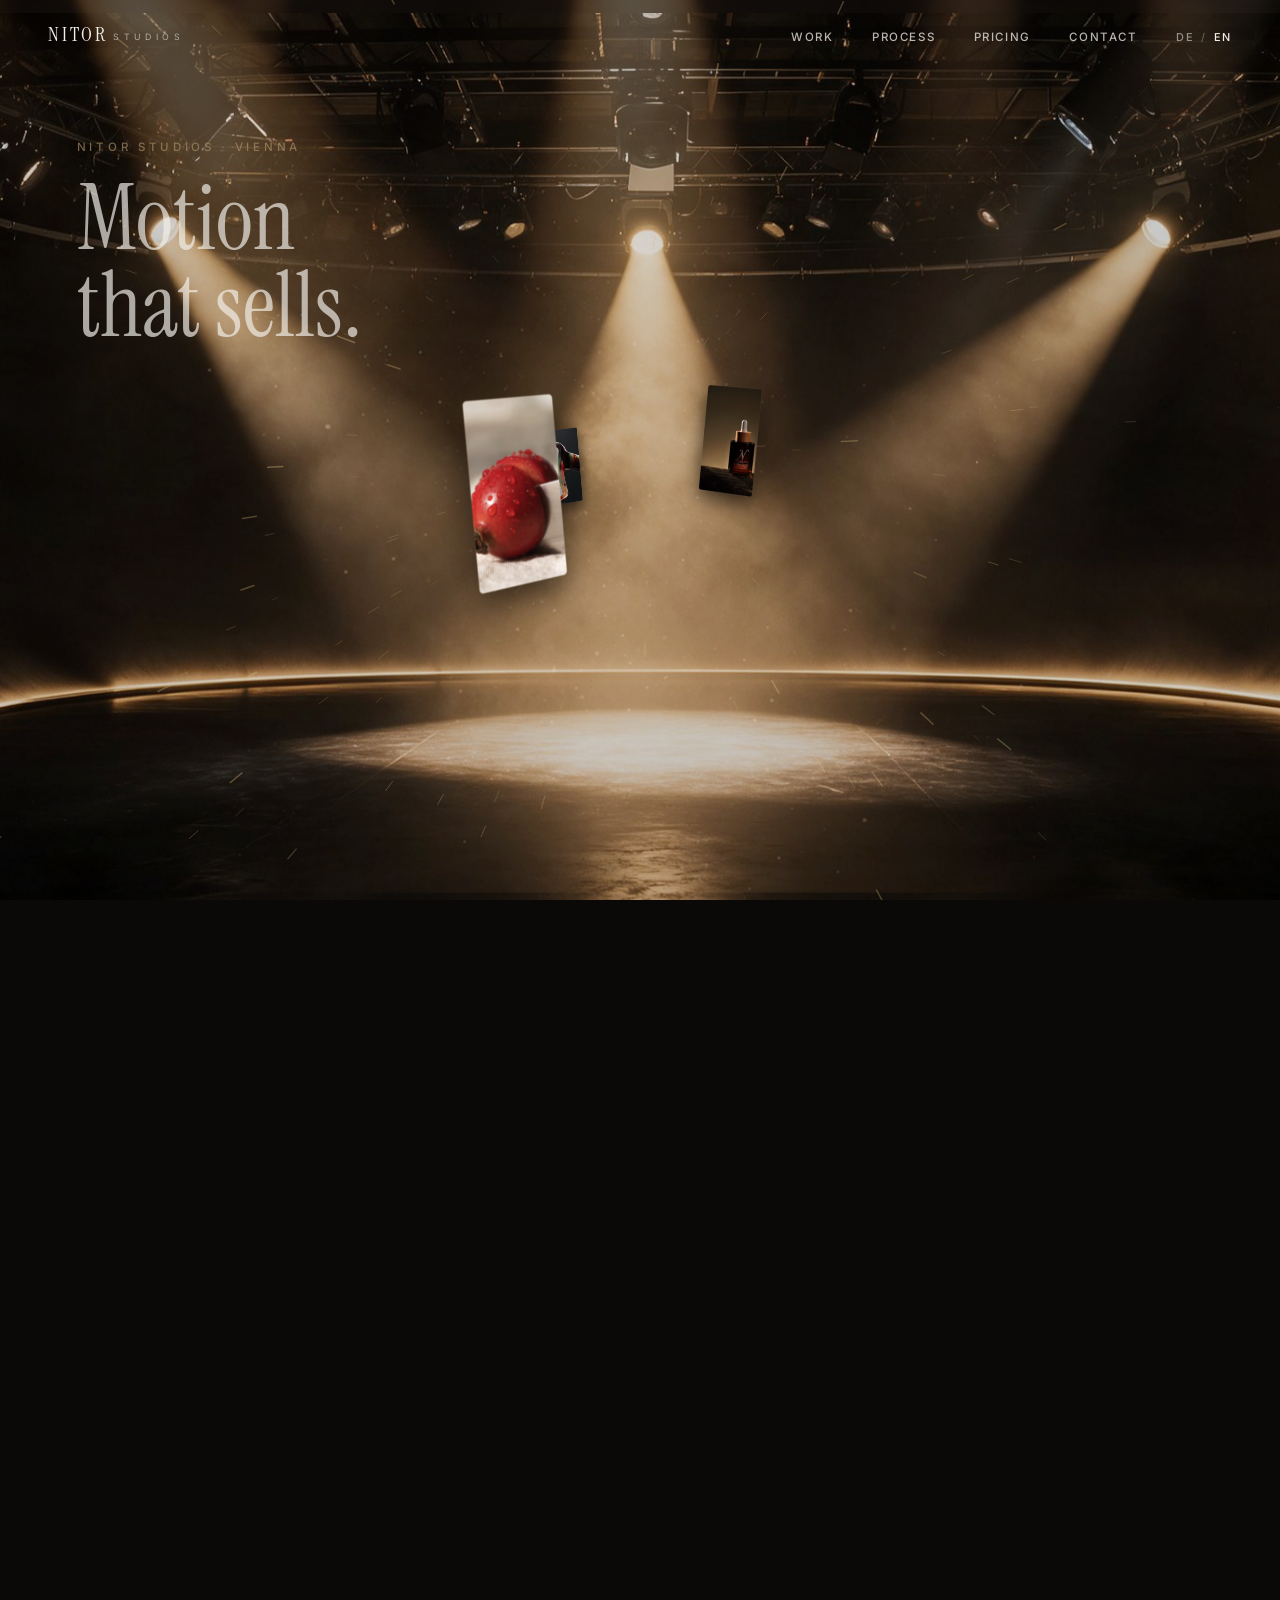
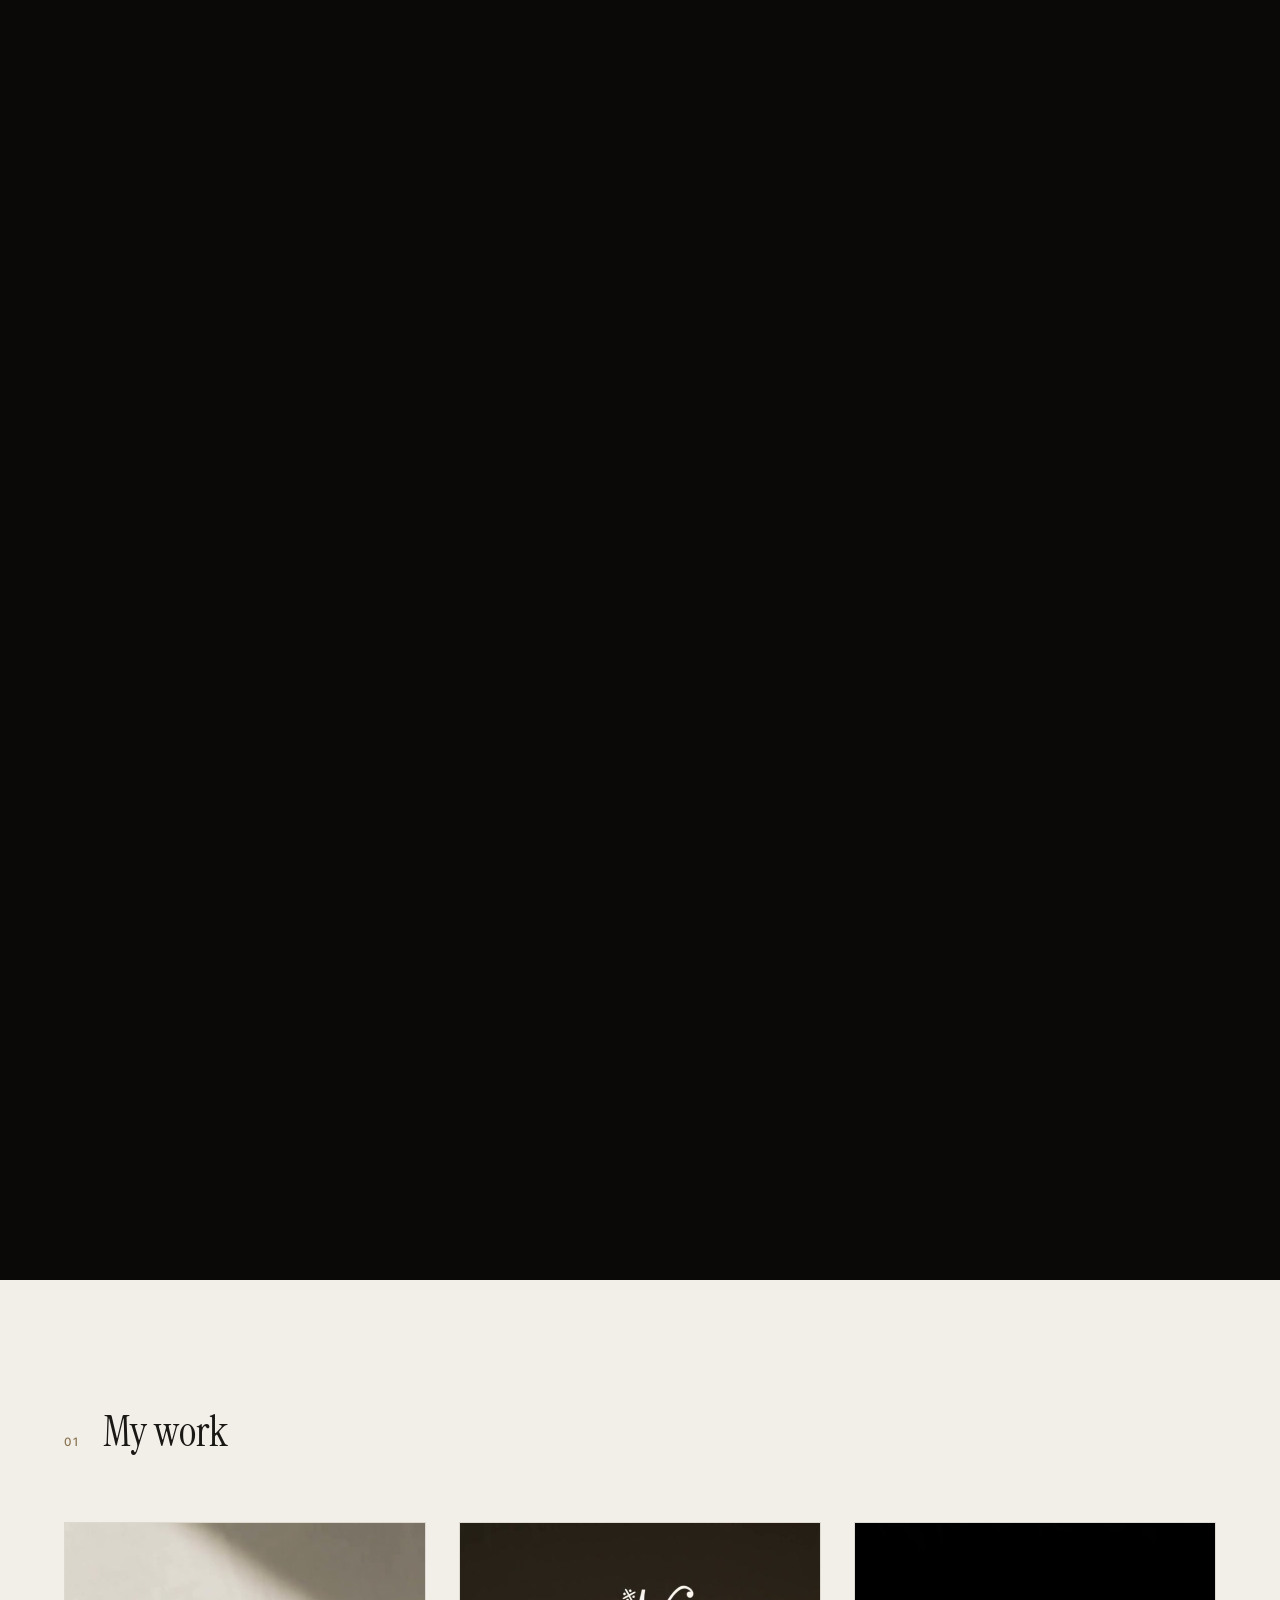
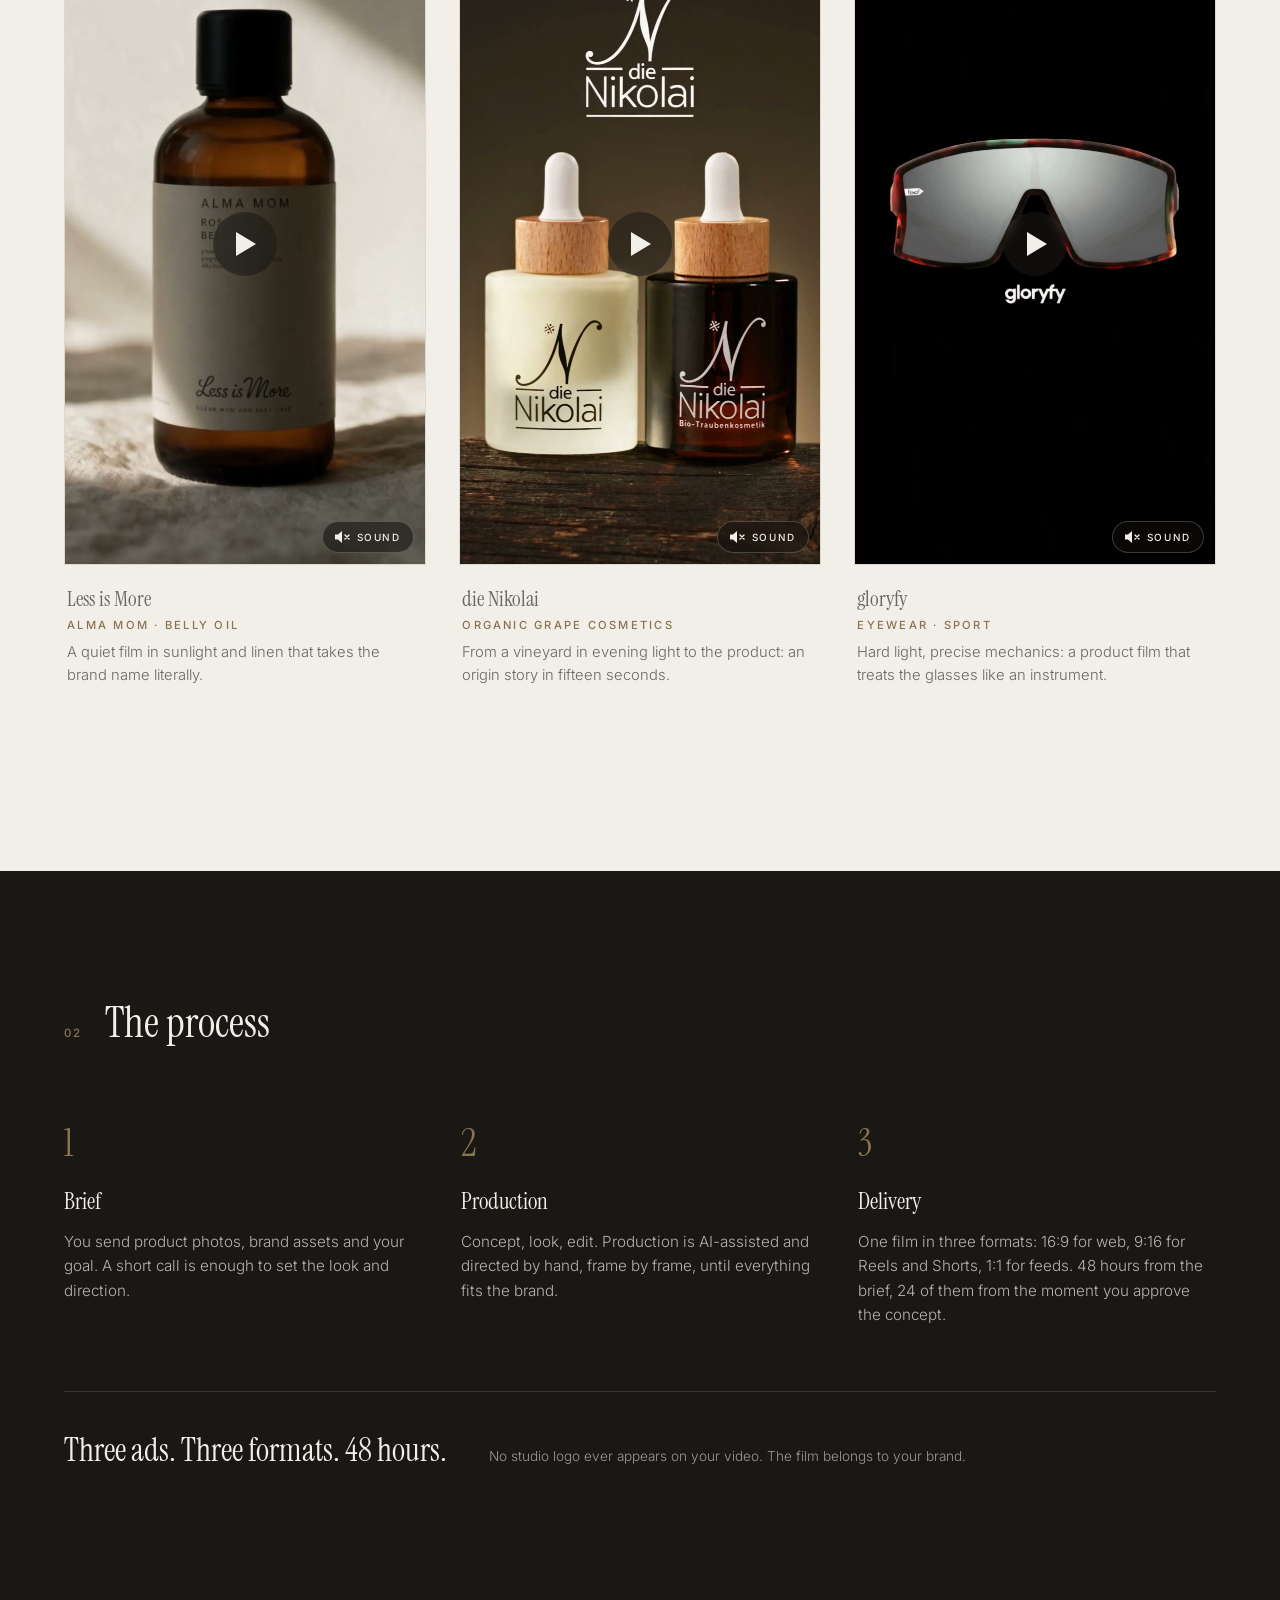
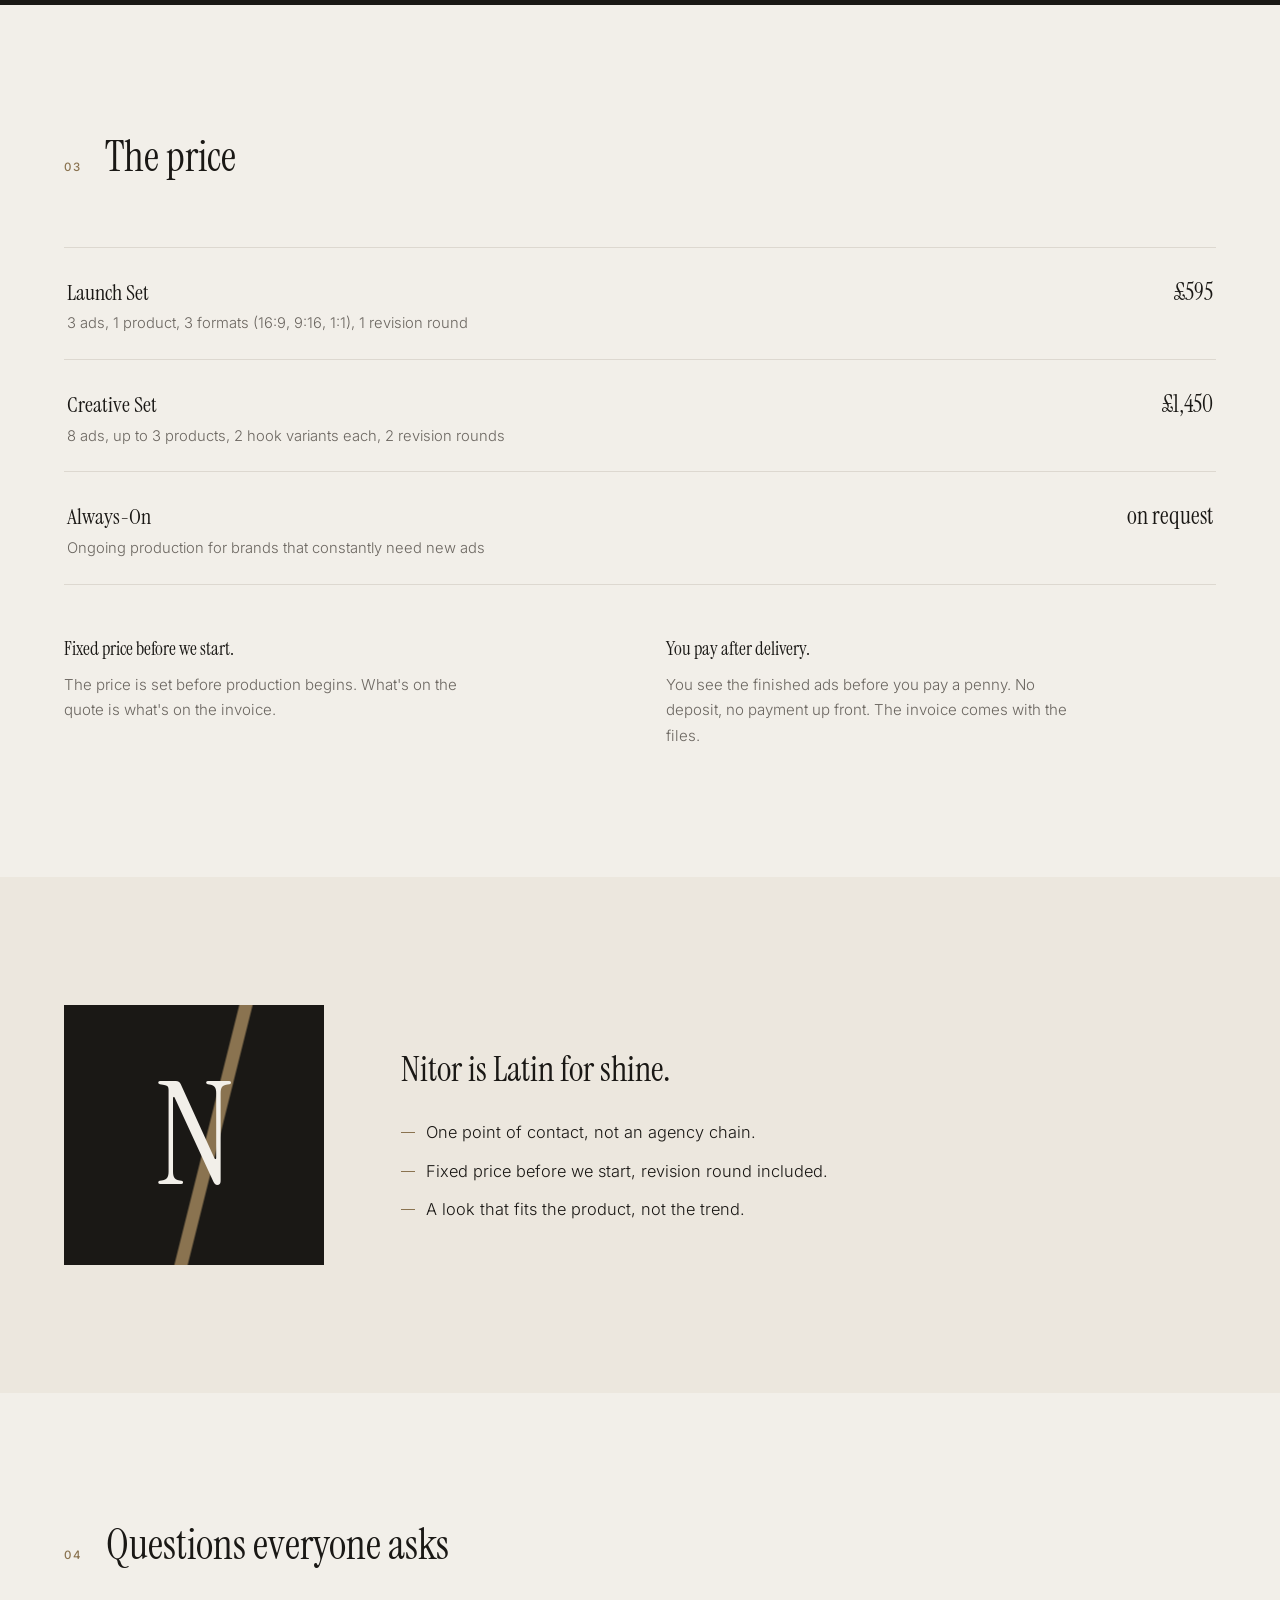
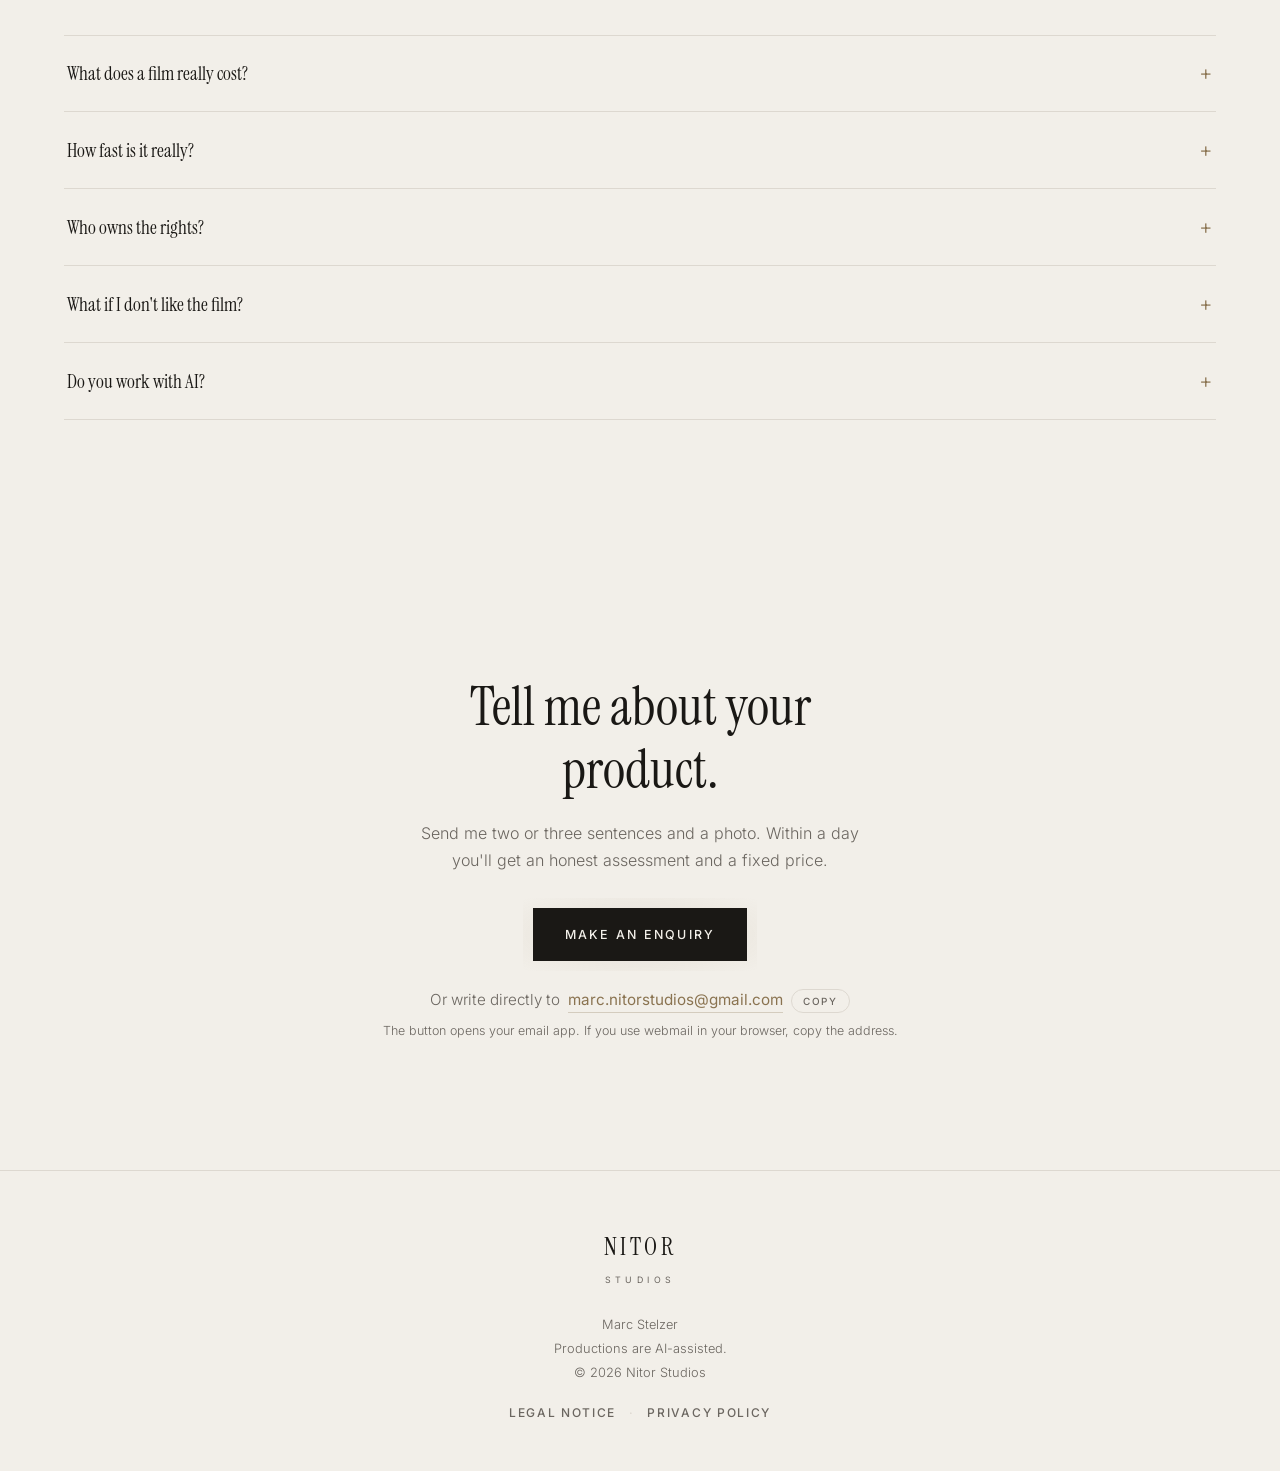
==== commit 9554f6f7: "Neuer Hero: Flug durch den Raum mit den drei Arbeiten, N-Landung Co-Authored-By: Claude Opus 5.5 <no" ====
--- a/en/index.html
+++ b/en/index.html
@@ -101,67 +101,8 @@
 nav:not(.solid) .lang span{color:rgba(242,239,233,.3)}
 @media (pointer:coarse){.lang a{min-height:44px;display:inline-flex;align-items:center}}
 
-/* ---------- Hero ---------- */
-.hero{position:relative;height:420vh}
-.stage{position:sticky;top:0;height:100vh;overflow:hidden;background:var(--dark)}
-.poster,video#heroVid{position:absolute;inset:0;width:100%;height:100%;object-fit:cover}
-.poster{background-size:cover;background-position:center}
-video#heroVid{opacity:0;transition:opacity .6s var(--ease);will-change:transform;transform:translateZ(0)}
-.stage.video-ready video#heroVid{opacity:1}
-.stage.video-failed video#heroVid{display:none}
-
-/* Grund-Schleier: dunkelt die Ränder, damit kein Frame je roh unter Text liegt */
-.scrim{position:absolute;inset:0;pointer-events:none;
-  background:radial-gradient(ellipse 130% 100% at 50% 45%,rgba(12,10,8,0) 40%,rgba(12,10,8,.5) 100%)}
-
-/* Das echte N über dem Film: baut sich mit dem Scroll auf */
-.nlogo{position:absolute;top:32vh;left:50%;transform:translate(-50%,-50%) scale(calc(.94 + .06*var(--nk,0)));
-  font-family:var(--serif);font-size:clamp(8rem,26vh,15rem);line-height:1;color:var(--canvas);
-  opacity:var(--nk,0);pointer-events:none;text-shadow:0 2px 30px rgba(12,10,8,.5)}
-/* Der Monogramm-Streifen als exakte Vektorlinie, erscheint zur Ankunft */
-.nstreak{position:absolute;top:32vh;left:calc(50% + 3.2vh);width:1.3vh;height:160vh;
-  transform:translate(-50%,-50%) rotate(14deg);background:rgba(169,143,102,.8);
-  opacity:var(--sk,0);pointer-events:none;filter:blur(1px);
-  -webkit-mask-image:linear-gradient(to bottom,transparent 0%,#000 18%,#000 54%,transparent 68%);
-  mask-image:linear-gradient(to bottom,transparent 0%,#000 18%,#000 54%,transparent 68%)}
-
-/* Text-Bänder (helle Schrift auf dunkler Welt) */
-.band{position:absolute;opacity:0;max-width:34rem;color:var(--canvas);text-shadow:var(--tveil)}
-.band::before{content:"";position:absolute;inset:-22% -18%;z-index:-1;pointer-events:none;
-  opacity:calc(.3 + .7*var(--k,1));
-  background:radial-gradient(ellipse 58% 52% at 50% 50%,rgba(12,10,8,var(--veil,.5)) 0%,rgba(12,10,8,calc(var(--veil,.5)*.6)) 40%,rgba(12,10,8,0) 70%)}
-.band .kicker{font-size:.72rem;font-weight:500;letter-spacing:.32em;text-transform:uppercase;color:var(--brass-light);margin-bottom:1rem}
-.band h1,.band h2{font-family:var(--serif);font-weight:400;line-height:1.08;letter-spacing:0;color:var(--canvas)}
-.band h1{font-size:clamp(2.6rem,5.4vw,4.6rem)}
-.band h2{font-size:clamp(2.2rem,4.4vw,3.6rem)}
-.band p{font-weight:300;font-size:clamp(1.05rem,1.5vw,1.3rem);line-height:1.5;color:var(--canvas)}
-.band .sub{margin-top:1.1rem;color:rgba(242,239,233,.82)}
-#band1{top:16vh;left:clamp(1.2rem,7vw,6rem)}
-#band2{top:30vh;left:clamp(1.2rem,7vw,6rem)}
-#band3{top:26vh;left:clamp(1.2rem,7vw,6rem)}
-#band4{top:50vh;left:50%;transform:translateX(-50%);text-align:center;max-width:46rem;width:min(92vw,46rem)}
+/* ---------- Hero: Flug durch den Raum, Styles in assets/hero3d/hero3d.css ---------- */
 .sr-only{position:absolute;width:1px;height:1px;padding:0;margin:-1px;overflow:hidden;clip:rect(0 0 0 0);white-space:nowrap;border:0}
-.w{display:inline-block;white-space:nowrap}
-.c{display:inline-block}
-
-/* Entrance a: Aufstieg Wort für Wort */
-.e-rise .w{--kc:clamp(0,(var(--k,0) - var(--th,0))*2.8,1);opacity:var(--kc);
-  transform:translateY(calc((1 - var(--kc))*26px))}
-/* Entrance c: Blur zu scharf, zwei Kopien */
-.e-blur .soft{filter:blur(9px);position:absolute;inset:0;opacity:calc(1 - var(--k,0))}
-.e-blur .sharp{opacity:var(--k,0)}
-/* Entrance d: Wort-Punch */
-.e-punch .w{--kc:clamp(0,(var(--k,0) - var(--th,0))*3,1);
-  --ks:clamp(0,(var(--k,0) - var(--th,0) - var(--sd,.1))*var(--ss,3.2),1);
-  opacity:var(--kc);
-  transform:scale(calc(0.6 + (0.4 + var(--ov,.1))*var(--kc) - var(--ov,.1)*var(--ks)))}
-.e-punch .w.em{--ov:0.24;--sd:0.16;--ss:2.6;color:var(--accent)}
-/* Entrance e: gestaffelte Ankunft */
-.e-settle .w{--kc:clamp(0,(var(--k,0) - var(--th,0))*3,1);opacity:var(--kc);
-  transform:translateY(calc((1 - var(--kc))*22px))}
-.e-settle .sub{opacity:var(--ks2,0);transform:translateY(calc((1 - var(--ks2,0))*14px))}
-.e-settle .cta-row{opacity:var(--kb,0);transform:translateY(calc((1 - var(--kb,0))*12px))}
-
 .cta-row{display:flex;gap:1rem;justify-content:center;margin-top:1.8rem;flex-wrap:wrap}
 .btn{display:inline-block;font-size:.78rem;font-weight:500;letter-spacing:.18em;text-transform:uppercase;
   text-decoration:none;padding:.95rem 1.9rem;border:1px solid var(--text-primary);color:var(--text-primary);
@@ -170,21 +111,12 @@
 .btn.solid{background:var(--dark);color:var(--canvas);border-color:var(--dark)}
 .btn.solid:hover{background:var(--accent);border-color:var(--accent)}
 /* Buttons auf dunklem Grund (Hero und statischer Hero) */
-.stage .btn,.static-hero .btn{border-color:var(--canvas);color:var(--canvas)}
-.stage .btn:hover,.static-hero .btn:hover{background:var(--canvas);color:var(--dark)}
-.stage .btn.solid,.static-hero .btn.solid{background:var(--canvas);color:var(--dark);border-color:var(--canvas)}
-.stage .btn.solid:hover,.static-hero .btn.solid:hover{background:var(--brass-light);border-color:var(--brass-light);color:var(--dark)}
+.hero .btn,.static-hero .btn{border-color:var(--canvas);color:var(--canvas)}
+.hero .btn:hover,.static-hero .btn:hover{background:var(--canvas);color:var(--dark)}
+.hero .btn.solid,.static-hero .btn.solid{background:var(--canvas);color:var(--dark);border-color:var(--canvas)}
+.hero .btn.solid:hover,.static-hero .btn.solid:hover{background:var(--brass-light);border-color:var(--brass-light);color:var(--dark)}
 @media (pointer:coarse){.btn{min-height:44px;display:inline-flex;align-items:center;justify-content:center}}
 
-/* Ladering und Scroll-Hinweis */
-.ring-wrap{position:absolute;bottom:3.2rem;left:50%;transform:translateX(-50%);color:var(--accent)}
-.ring{width:34px;height:34px;transform:rotate(-90deg)}
-.ring circle{stroke-dashoffset:var(--ld,126);transition:stroke-dashoffset .2s linear}
-.cue{position:absolute;bottom:3.2rem;left:50%;transform:translateX(-50%);color:rgba(242,239,233,.65);opacity:0;transition:opacity .8s var(--ease)}
-.cue.on{opacity:1}
-.cue svg{display:block;animation:cuefloat 2.6s var(--ease-io) -1.2s infinite alternate}
-@keyframes cuefloat{from{transform:translateY(-4px)}to{transform:translateY(4px)}}
-@media (max-height:560px){.cue,.ring-wrap{display:none}}
 
 /* Statischer Hero */
 .static-hero{display:none;position:relative;min-height:100svh;padding:7rem 1.4rem 4rem;
@@ -356,6 +288,7 @@
   .diag line{stroke-dashoffset:0 !important}
 }
 </style>
+<link rel="stylesheet" href="../assets/hero3d/hero3d.css">
 </head>
 <body>
 <a class="skip" href="#main">Zum Inhalt springen</a>
@@ -376,40 +309,30 @@
   </div>
 </nav>
 
-<!-- Scroll-Hero -->
-<div class="hero" id="top">
-  <div class="stage" id="stage">
-    <div class="poster" id="poster" aria-hidden="true"></div>
-    <video id="heroVid" preload="none" muted playsinline aria-hidden="true" tabindex="-1"></video>
-    <div class="scrim" aria-hidden="true"></div>
-    <div class="nstreak" id="nstreak" aria-hidden="true"></div>
-    <div class="nlogo" id="nlogo" aria-hidden="true">N</div>
-
-    <div class="band e-rise" id="band1" data-split="h1">
-      <p class="kicker">Nitor Studios · Vienna</p>
-      <h1>Motion that sells.</h1>
+<!-- Scroll-Hero: Flug durch den Raum mit den drei Arbeiten, am Ende landet das N -->
+<div class="hero" id="top" data-frames="../assets/hero3d/n/" data-frame-count="121">
+  <div class="h3-stage" id="stage">
+    <div class="h3-plate h3-halle" style="background-image:url('../assets/hero3d/halle.jpg')" aria-hidden="true"></div>
+    <div class="h3-plate h3-licht" style="background-image:url('../assets/hero3d/licht.jpg')" aria-hidden="true"></div>
+    <canvas class="h3-bg" aria-hidden="true"></canvas>
+    <div class="h3-world" aria-hidden="true">
+      <div class="h3-floor"></div>
+      <div class="h3-panel" data-name="Less is More · Belly Oil"><video muted loop playsinline preload="none" tabindex="-1"><source src="../assets/hero3d/clip_almamom.webm" type="video/webm"><source src="../assets/hero3d/clip_almamom.mp4" type="video/mp4"></video></div>
+      <div class="h3-panel" data-name="die Nikolai · Organic grape cosmetics"><video muted loop playsinline preload="none" tabindex="-1"><source src="../assets/hero3d/clip_nikolai.webm" type="video/webm"><source src="../assets/hero3d/clip_nikolai.mp4" type="video/mp4"></video></div>
+      <div class="h3-panel" data-name="gloryfy · Eyewear"><video muted loop playsinline preload="none" tabindex="-1"><source src="../assets/hero3d/clip_gloryfy.webm" type="video/webm"><source src="../assets/hero3d/clip_gloryfy.mp4" type="video/mp4"></video></div>
     </div>
-
-    <div class="band e-blur" id="band2">
-      <p class="soft" aria-hidden="true">A product film usually ties up weeks and a budget many brands don't have.</p>
-      <p class="sharp">A product film usually ties up weeks and a budget many brands don't have.</p>
-    </div>
-
-    <div class="band e-punch" id="band3" data-split="p" data-em="48,hours.">
-      <p>Nitor: three ads, three formats, 48 hours.</p>
-    </div>
-
-    <div class="band e-settle" id="band4" data-split="h2">
+    <canvas class="h3-nland" aria-hidden="true"></canvas>
+    <div class="h3-vignette" aria-hidden="true"></div>
+    <div class="h3-ov h3-intro"><p class="kicker">Nitor Studios · Vienna</p><h1>Motion<br>that sells.</h1></div>
+    <div class="h3-ov h3-hint" aria-hidden="true">Scroll</div>
+    <div class="h3-ov h3-cap" aria-hidden="true"><small></small><span></span></div>
+    <div class="h3-ov h3-final">
       <h2>Product videos that fit the product.</h2>
-      <p class="sub">Motion design for premium brands. Fixed price, revision round included.</p>
+      <p>Motion design for premium brands. Fixed price, revision round included.</p>
       <div class="cta-row">
         <a class="btn solid" href="#arbeiten">See the work</a>
         <a class="btn" href="#kontakt">Make an enquiry</a>
       </div>
-    </div>
-
-    <div class="ring-wrap" id="ringWrap" aria-hidden="true">
-      <svg class="ring" viewBox="0 0 48 48"><circle cx="24" cy="24" r="20" fill="none" stroke="currentColor" stroke-width="3" stroke-dasharray="126"/></svg>
     </div>
   </div>
 </div>
@@ -644,21 +567,13 @@
   </p>
 </footer>
 
+<script src="../assets/hero3d/hero3d.js"></script>
 <script>
 (function(){
 'use strict';
 
 /* ---------- Grundlagen ---------- */
-var video = document.getElementById('heroVid');
-var stage = document.getElementById('stage');
-var hero = document.querySelector('.hero');
-var posterLayer = document.getElementById('poster');
-var ringWrap = document.getElementById('ringWrap');
-var ringCircle = ringWrap ? ringWrap.querySelector('circle') : null;
 var navEl = document.querySelector('nav');
-var VIDEO_URL = '../assets/hero-scrub.mp4';
-var VIDEO_BYTES = 3452794;
-var POSTER_URL = '../assets/hero-poster.jpg';
 var ENDING_URL = '../assets/hero-ending.jpg';
 
 var clamp = function(v,lo,hi){ return Math.min(hi,Math.max(lo,v)); };
@@ -669,192 +584,6 @@
 function rng(seed){
   var s = seed>>>0;
   return function(){ s = (s*1664525+1013904223)>>>0; return s/4294967296; };
-}
-
-/* ---------- Text-Splitting (einmal, beim Laden) ---------- */
-function splitEl(el, emWords){
-  var text = el.textContent;
-  el.setAttribute('aria-hidden','true');
-  var sr = document.createElement('span');
-  sr.className = 'sr-only';
-  sr.textContent = text;
-  el.parentNode.insertBefore(sr, el);
-  sr.removeAttribute('aria-hidden');
-  var r = rng(text.length*2654435761);
-  el.textContent = '';
-  var words = text.split(' ');
-  for (var i=0;i<words.length;i++){
-    var w = document.createElement('span');
-    w.className = 'w';
-    if (emWords && emWords.indexOf(words[i]) !== -1) w.classList.add('em');
-    w.style.setProperty('--th', (i/words.length*0.5 + r()*0.05).toFixed(3));
-    w.textContent = words[i];
-    el.appendChild(w);
-    if (i<words.length-1) el.appendChild(document.createTextNode(' '));
-  }
-}
-document.querySelectorAll('.band[data-split]').forEach(function(band){
-  var sel = band.getAttribute('data-split');
-  var el = band.querySelector(sel);
-  var em = (band.getAttribute('data-em')||'').split(',').filter(Boolean);
-  if (el) splitEl(el, em);
-});
-
-/* ---------- Band-Definitionen ---------- */
-var bands = [
-  { el:document.getElementById('band1'), a:0.00, b:0.22, veil:.66, first:true },
-  { el:document.getElementById('band2'), a:0.26, b:0.48, veil:.62 },
-  { el:document.getElementById('band3'), a:0.52, b:0.74, veil:.62 },
-  { el:document.getElementById('band4'), a:0.78, b:1.00, veil:.85, last:true }
-];
-bands.forEach(function(b){ b.op=-1; b.k=-1; b.el.style.setProperty('--veil', b.veil); });
-
-/* ---------- Scrub-Antrieb ---------- */
-var target=0, shown=0, rafId=null, lastTick=0, heroOnScreen=true;
-var loadK = 0, loadK_t0 = null;
-
-function heroProgress(){
-  var rect = hero.getBoundingClientRect();
-  var range = hero.offsetHeight - innerHeight;
-  if (range<=0) return 0;
-  return clamp(-rect.top/range,0,1);
-}
-
-var seekBusy=false, pendingTime=null;
-function requestSeek(t){
-  if (!video.duration) return;
-  if (seekBusy){ pendingTime=t; return; }
-  seekBusy=true;
-  video.currentTime=t;
-}
-video.addEventListener('seeked',function(){
-  seekBusy=false;
-  if (pendingTime!==null){ var t=pendingTime; pendingTime=null; requestSeek(t); }
-});
-video.addEventListener('error',function(){ seekBusy=false; pendingTime=null; failVideo(); });
-
-var nlogo = document.getElementById('nlogo');
-var nstreak = document.getElementById('nstreak');
-var lastNk = -1, lastSk = -1;
-function updateCaptions(p, now){
-  if (loadK < 1 && loadK_t0 !== null){
-    loadK = clamp((now - loadK_t0)/1400, 0, 1);
-    loadK = loadK*loadK*(3-2*loadK);
-  }
-  var nk = smoothstep(p, 0.46, 0.78);
-  if (Math.abs(nk-lastNk)>0.008){ lastNk=nk; nlogo.style.setProperty('--nk', nk.toFixed(3)); }
-  var sk = smoothstep(p, 0.78, 0.93);
-  if (Math.abs(sk-lastSk)>0.008){ lastSk=sk; nstreak.style.setProperty('--sk', sk.toFixed(3)); }
-  for (var i=0;i<bands.length;i++){
-    var b = bands[i];
-    var f = Math.min(0.02,(b.b-b.a)/3);
-    var op = (b.first ? 1 : smoothstep(p,b.a,b.a+f)) * (b.last ? 1 : (1-smoothstep(p,b.b-f,b.b)));
-    if (b.first && p > b.b) op = 0;
-    if (b.first) op *= (1-smoothstep(p,b.b-f,b.b));
-    if (b.last && p < b.a) op = smoothstep(p,b.a,b.a+f);
-    var ramp = Math.min(0.03,(b.b-b.a)*0.35);
-    var k = clamp((p-b.a)/ramp,0,1);
-    if (b.first) k = Math.max(k, loadK);
-    if (Math.abs(op-b.op)>0.008){ b.op=op; b.el.style.opacity=op.toFixed(3); }
-    if (Math.abs(k-b.k)>0.008){
-      b.k=k; b.el.style.setProperty('--k',k.toFixed(3));
-      if (b.last){
-        b.el.style.setProperty('--ks2', clamp((k-0.55)*3.5,0,1).toFixed(3));
-        b.el.style.setProperty('--kb', clamp((k-0.72)*4,0,1).toFixed(3));
-      }
-    }
-  }
-}
-
-function tick(now){
-  var dt = Math.min(100, now-(lastTick||now));
-  lastTick = now;
-  var kf = 0.16;
-  shown += (target-shown)*(1-Math.pow(1-kf,dt/16.667));
-  var converged = Math.abs(target-shown)<0.0005 && loadK>=1;
-  if (converged){ shown=target; rafId=null; lastTick=0; }
-  else { rafId=requestAnimationFrame(tick); }
-  if (video.duration) requestSeek(shown*video.duration);
-  updateCaptions(shown, now);
-}
-function kick(){ if (rafId===null && heroOnScreen) rafId=requestAnimationFrame(tick); }
-function onScroll(){ target=heroProgress(); kick(); }
-
-new IntersectionObserver(function(entries){
-  heroOnScreen = entries[0].isIntersecting;
-  if (heroOnScreen) kick();
-},{threshold:0}).observe(hero);
-
-/* ---------- Blob-Laden mit Ring ---------- */
-var heroInited=false;
-function initHeroOnce(){
-  if (heroInited) return;
-  heroInited=true;
-  posterLayer.style.backgroundImage = "url('"+POSTER_URL+"')";
-  loadK_t0 = performance.now();
-  kick();
-  var started=false;
-  function startBlobFetch(){
-    if (started) return; started=true;
-    loadHeroBlob().catch(failVideo);
-  }
-  var img = new Image();
-  img.onload=startBlobFetch; img.onerror=startBlobFetch;
-  img.src=POSTER_URL;
-  setTimeout(startBlobFetch,4000);
-}
-
-function loadHeroBlob(){
-  var ctrl = new AbortController();
-  var watchdog = setTimeout(function(){ctrl.abort();},20000);
-  return fetch(VIDEO_URL,{priority:'low',signal:ctrl.signal}).then(function(res){
-    if (!res.ok) throw new Error('http '+res.status);
-    var total = Number(res.headers.get('Content-Length'))||VIDEO_BYTES;
-    var reader = res.body.getReader();
-    var chunks=[], got=0, lastRing=0;
-    function pump(){
-      return reader.read().then(function(r){
-        if (r.done) return;
-        clearTimeout(watchdog);
-        watchdog = setTimeout(function(){ctrl.abort();},20000);
-        chunks.push(r.value);
-        got += r.value.length;
-        var frac = Math.min(1,got/total);
-        var now = performance.now();
-        if (ringCircle && (now-lastRing>100 || frac===1)){
-          lastRing=now;
-          ringCircle.style.strokeDashoffset = Math.round(126*(1-frac));
-        }
-        return pump();
-      });
-    }
-    return pump().then(function(){
-      clearTimeout(watchdog);
-      if (ringCircle) ringCircle.style.strokeDashoffset=0;
-      video.src = URL.createObjectURL(new Blob(chunks,{type:'video/mp4'}));
-      video.load();
-      video.addEventListener('canplay',function(){
-        requestSeek(heroProgress()*video.duration);
-        stage.classList.add('video-ready');
-        swapRingForCue();
-      },{once:true});
-    });
-  });
-}
-
-function swapRingForCue(){
-  if (!ringWrap) return;
-  var cue = document.createElement('div');
-  cue.className='cue on';
-  cue.setAttribute('aria-hidden','true');
-  cue.innerHTML='<svg width="22" height="30" viewBox="0 0 22 30"><path d="M11 4 V22 M4 16 L11 24 L18 16" fill="none" stroke="currentColor" stroke-width="1.5" stroke-linecap="round" stroke-linejoin="round"/></svg>';
-  ringWrap.replaceWith(cue);
-  ringWrap=null; ringCircle=null;
-}
-function failVideo(){
-  stage.classList.add('video-failed');
-  posterLayer.style.backgroundImage = "url('"+POSTER_URL+"')";
-  swapRingForCue();
 }
 
 /* ---------- Static-Hero-Gates, live ---------- */
@@ -870,18 +599,12 @@
 var staticBgSet=false;
 function enableScrub(){
   if (scrubOn) return; scrubOn=true;
-  initHeroOnce();
-  addEventListener('scroll',onScroll,{passive:true});
-  bands.forEach(function(b){ b.op=-1; b.k=-1; });
+  if (window.NitorHero) NitorHero.start();
   unpinFinalStates();
-  target=heroProgress();
-  updateCaptions(target, performance.now());
-  onScroll();
 }
 function disableScrub(){
   if (!scrubOn) return; scrubOn=false;
-  removeEventListener('scroll',onScroll);
-  if (rafId!==null){ cancelAnimationFrame(rafId); rafId=null; }
+  if (window.NitorHero) NitorHero.stop();
 }
 function applyHeroMode(){
   var gated = GATES.some(function(q){ return matchMedia(q).matches; });
@@ -915,8 +638,11 @@
 
 /* ---------- Nav-Zustand ---------- */
 var navSolid=false;
+var heroEl = document.querySelector('.hero');
 function navCheck(){
-  var want = scrollY > innerHeight*0.5;
+  // über dem dunklen Raum bleibt die Navigation hell, fest wird sie erst am Ende des Heros
+  var lim = heroEl && heroEl.offsetHeight ? heroEl.offsetHeight - innerHeight*0.5 : innerHeight*0.5;
+  var want = scrollY > lim;
   if (want!==navSolid){ navSolid=want; navEl.classList.toggle('solid',want); }
 }
 addEventListener('scroll',navCheck,{passive:true});
--- a/assets/hero3d/hero3d.css
+++ b/assets/hero3d/hero3d.css
@@ -0,0 +1,36 @@
+/* Hero: Flug durch den Raum mit den drei Arbeiten, am Ende landet das N.
+   Wird von index.html und en/index.html geladen, Logik in hero3d.js. */
+.hero{position:relative;height:320vh;background:#0b0907}
+.h3-stage{position:sticky;top:0;height:100vh;width:100%;overflow:hidden;perspective:1000px;perspective-origin:50% 50%;background:#0b0907;color:var(--canvas)}
+.h3-plate{position:absolute;left:0;top:0;pointer-events:none;background-repeat:no-repeat;background-size:100% 100%;will-change:transform,opacity;transform-origin:0 0}
+.h3-licht{mix-blend-mode:screen}
+/* Abdunkelung der Halle, je nach Tempo heller: Deckkraft statt Filter, kein Neuzeichnen */
+.h3-dim{position:absolute;inset:0;background:#000;opacity:.28;pointer-events:none;will-change:opacity}
+.h3-stage canvas{position:absolute;inset:0;width:100%;height:100%;pointer-events:none}
+.h3-world{position:absolute;left:50%;top:50%;width:0;height:0;transform-style:preserve-3d;will-change:transform}
+.h3-panel{position:absolute;width:360px;height:640px;left:-180px;top:-320px;transform-style:preserve-3d;will-change:transform,filter;
+  border-radius:14px;overflow:hidden;background:#1a1612;
+  box-shadow:0 0 0 1px rgba(212,180,122,.25),0 40px 120px rgba(0,0,0,.65),0 0 80px rgba(212,180,122,.12)}
+.h3-panel video{position:absolute;inset:0;width:100%;height:100%;object-fit:cover;display:block}
+/* Leichte Fassung für langsame Rechner (setzt hero3d.js selbst): nur noch ein feiner Rahmen statt großer Schatten */
+.h3-lite .h3-panel{box-shadow:0 0 0 1px rgba(212,180,122,.25)}
+.h3-floor{position:absolute;transform-style:preserve-3d;width:2400px;height:2400px;left:-1200px;top:-1200px;
+  background:radial-gradient(closest-side,rgba(212,180,122,.10),rgba(138,115,80,.03) 45%,transparent 70%)}
+.h3-nland{opacity:0}
+.h3-vignette{position:absolute;inset:0;pointer-events:none;background:radial-gradient(130% 100% at 50% 50%,transparent 55%,rgba(0,0,0,.65) 100%)}
+
+/* Texte über dem Raum */
+.h3-ov{position:absolute;pointer-events:none}
+.h3-intro{left:clamp(1.2rem,6vw,6rem);top:16vh;max-width:720px}
+.h3-intro .kicker{font-size:.72rem;font-weight:500;letter-spacing:.32em;text-transform:uppercase;color:var(--brass-light);margin-bottom:1.1rem}
+.h3-intro h1{font-family:var(--serif);font-weight:400;font-size:clamp(46px,7vw,104px);line-height:.98;color:var(--canvas)}
+.h3-hint{left:50%;bottom:5vh;transform:translateX(-50%);font-size:.68rem;letter-spacing:.24em;color:rgba(242,239,233,.55);text-transform:uppercase}
+.h3-cap{left:clamp(1.2rem,6vw,6rem);bottom:9vh;font-size:.75rem;letter-spacing:.2em;text-transform:uppercase;color:var(--canvas);opacity:0}
+.h3-cap small{display:block;color:var(--brass-light);font-size:.62rem;margin-bottom:.5rem;letter-spacing:.24em}
+.h3-final{left:clamp(1.2rem,6vw,6rem);top:50%;transform:translateY(-50%);text-align:left;width:min(470px,40vw);opacity:0}
+.h3-final::before{content:'';position:absolute;left:-6vw;top:-30vh;bottom:-30vh;width:56vw;z-index:-1;
+  background:linear-gradient(90deg,rgba(8,7,5,.78),rgba(8,7,5,.45) 60%,transparent)}
+.h3-final h2{font-family:var(--serif);font-weight:400;font-size:clamp(36px,5vw,72px);line-height:1.02;color:var(--canvas)}
+.h3-final p{margin-top:14px;color:rgba(242,239,233,.72);font-size:15px;font-weight:300}
+.h3-final .cta-row{justify-content:flex-start;margin-top:1.4rem}
+.h3-final.on{pointer-events:auto}
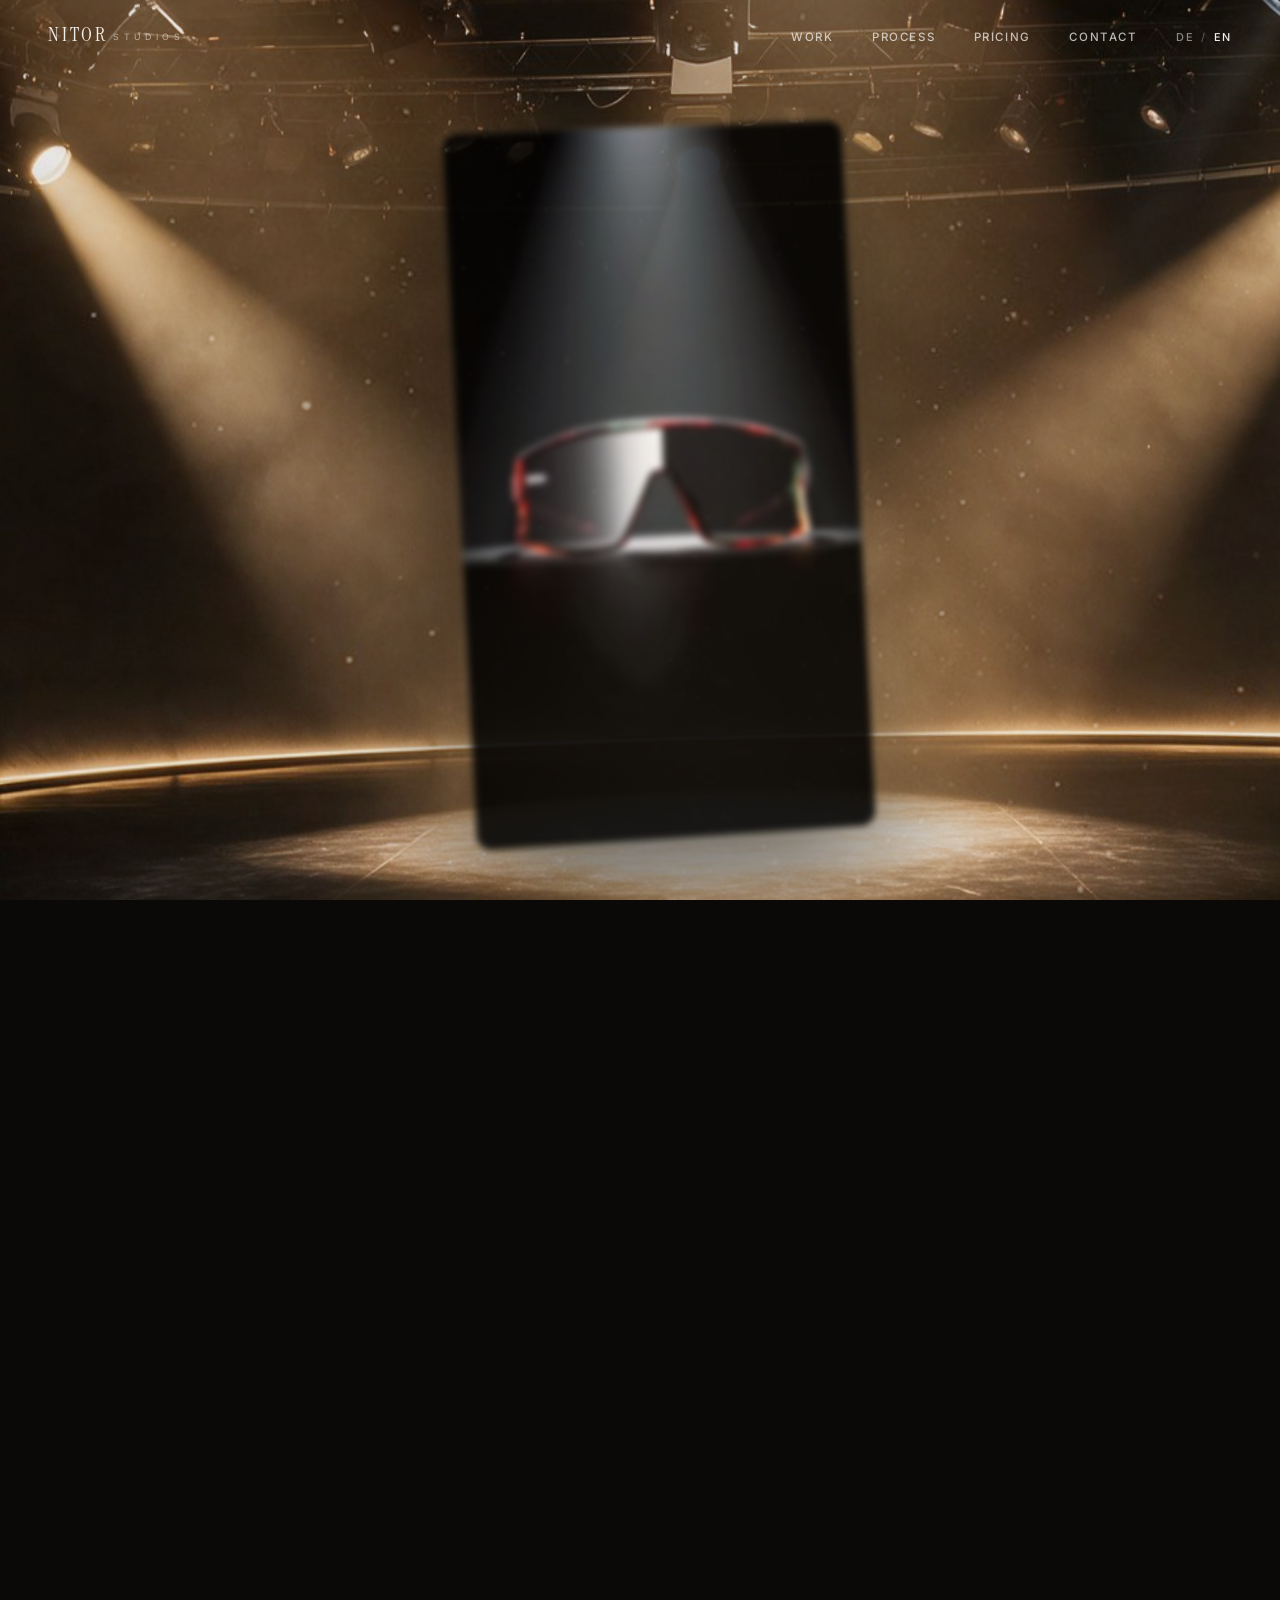
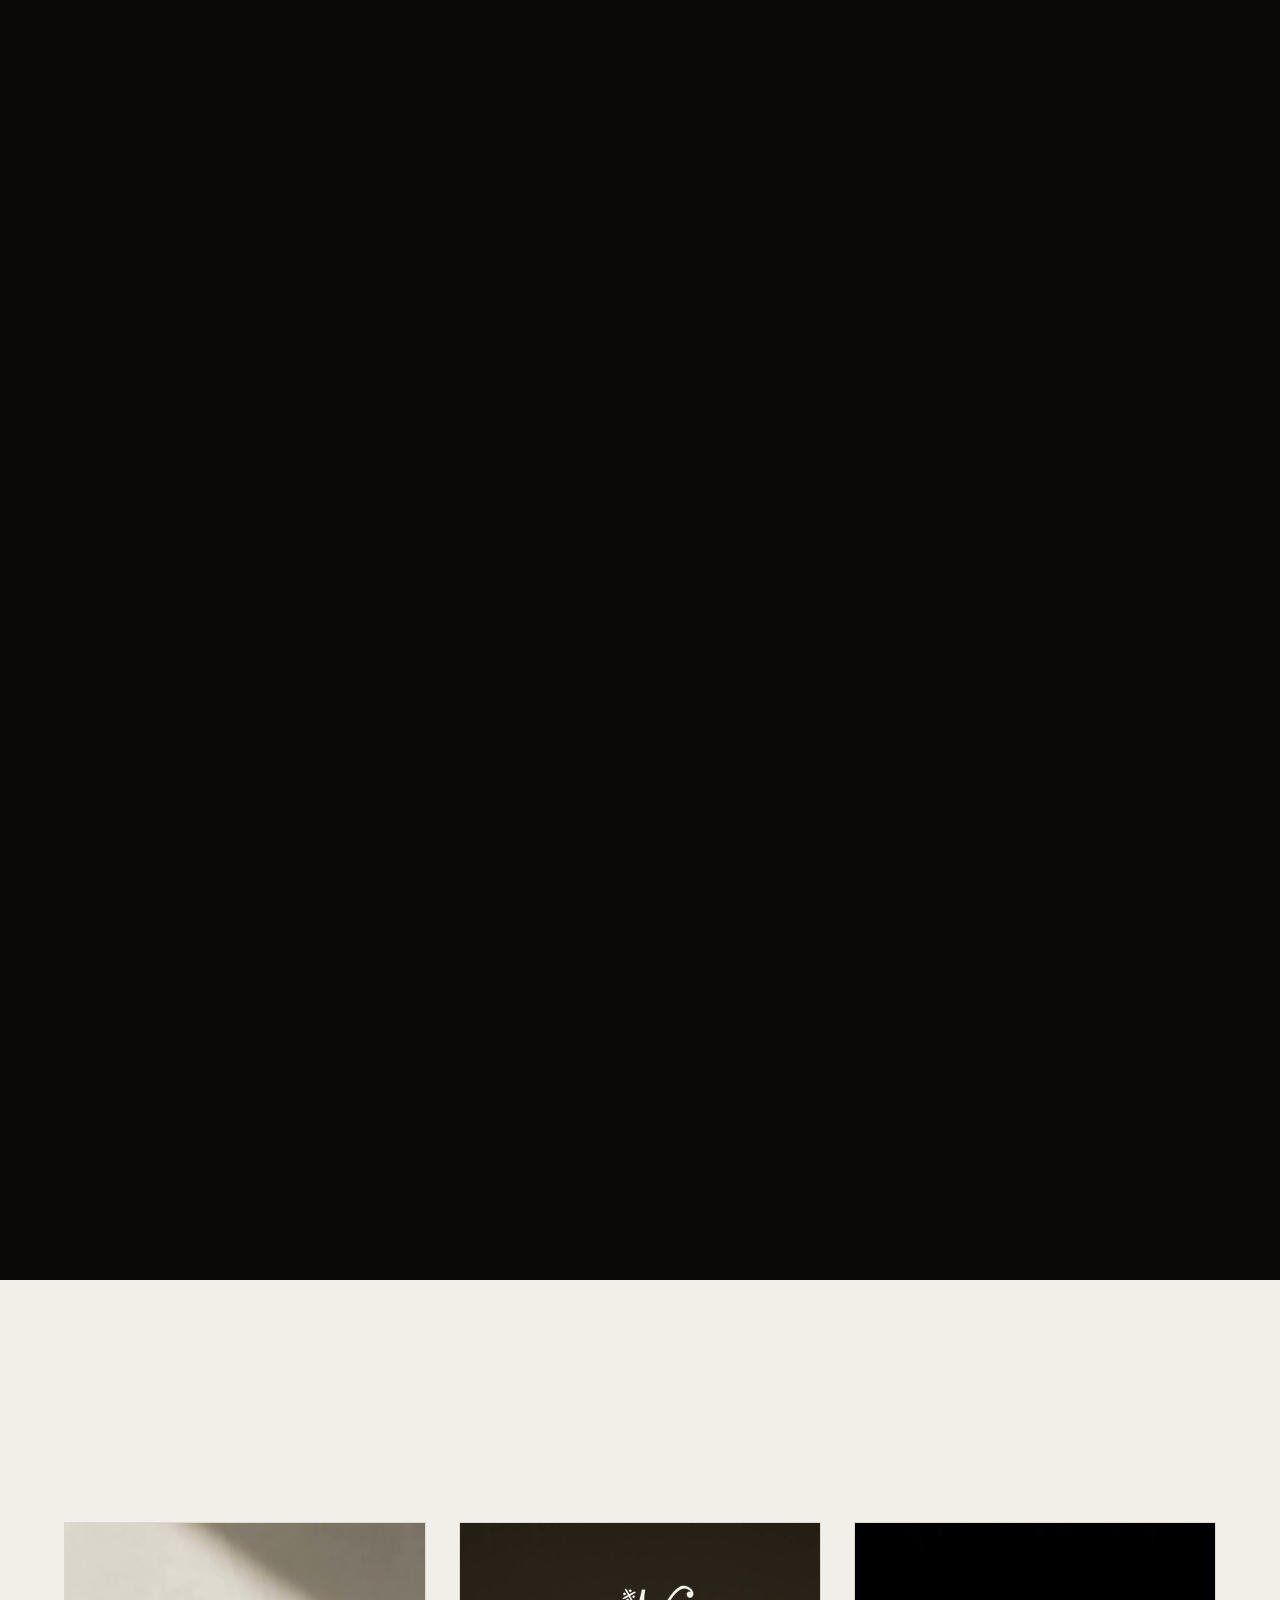
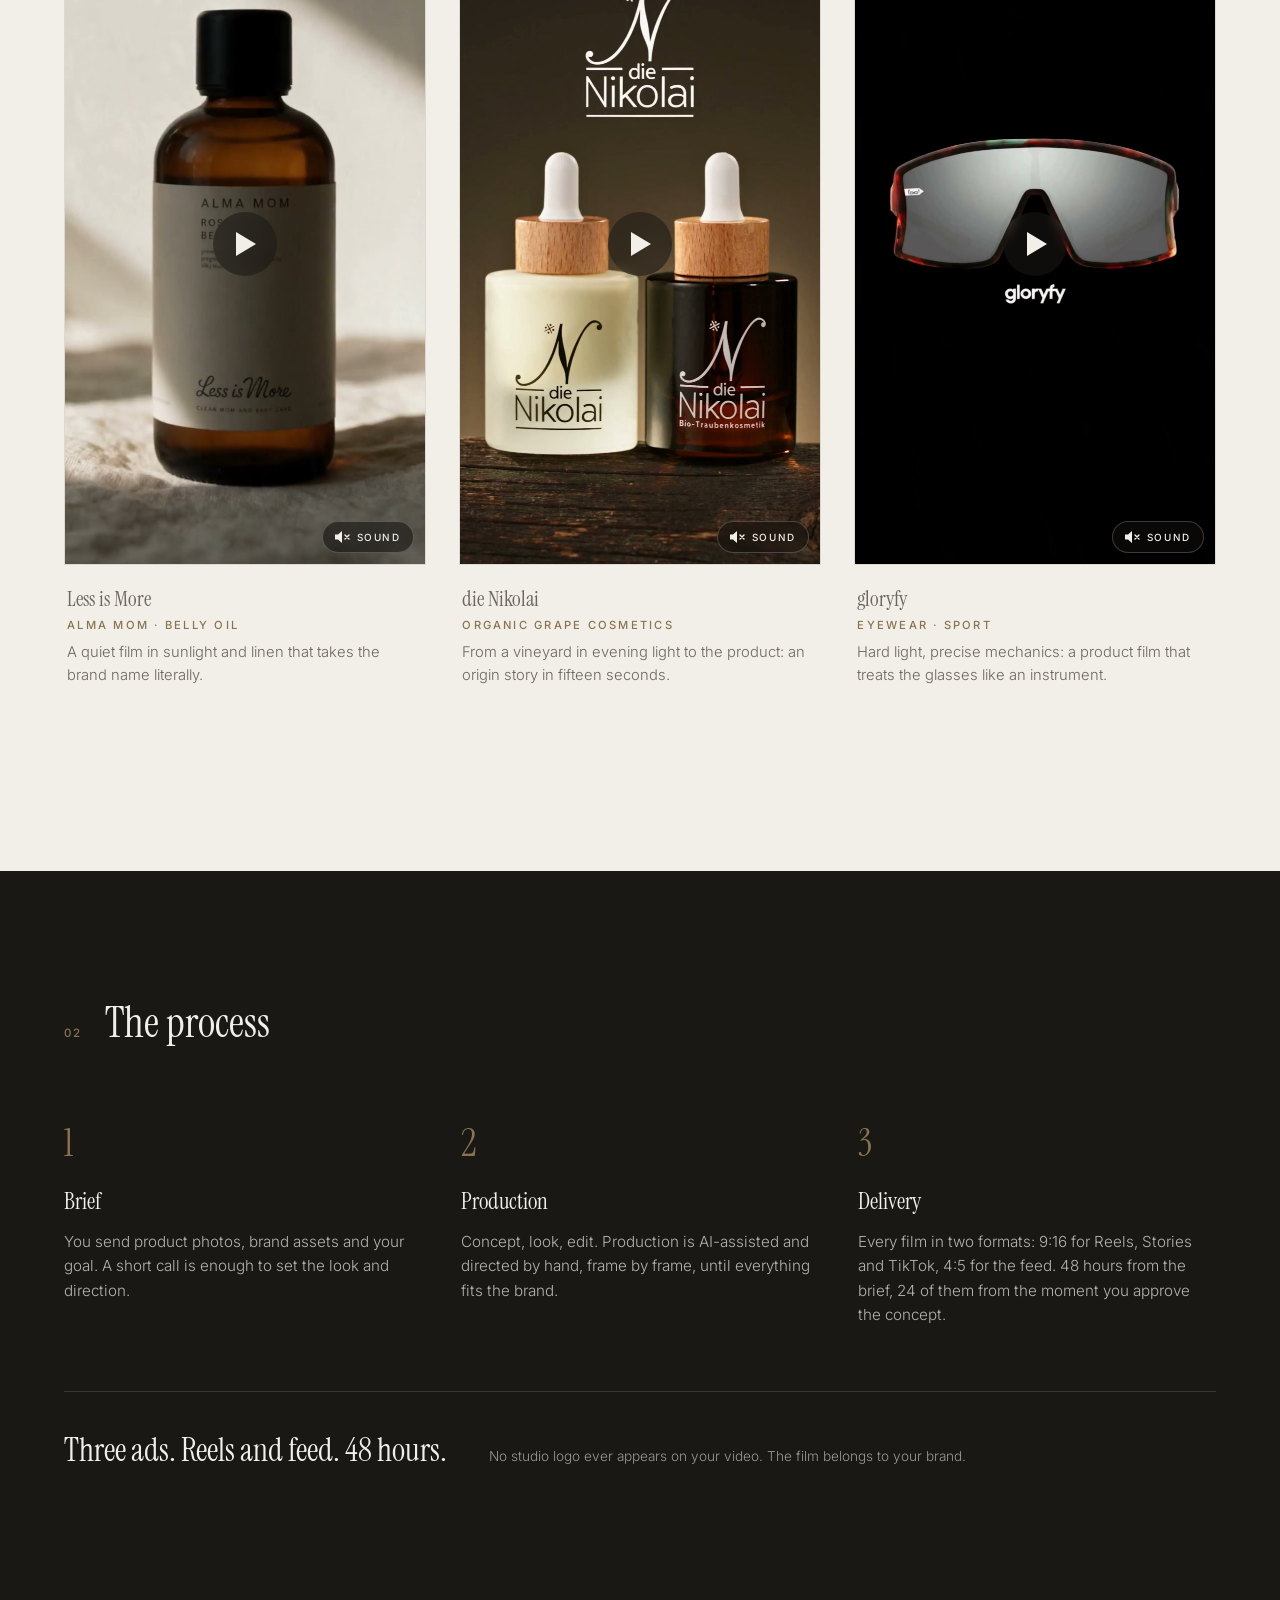
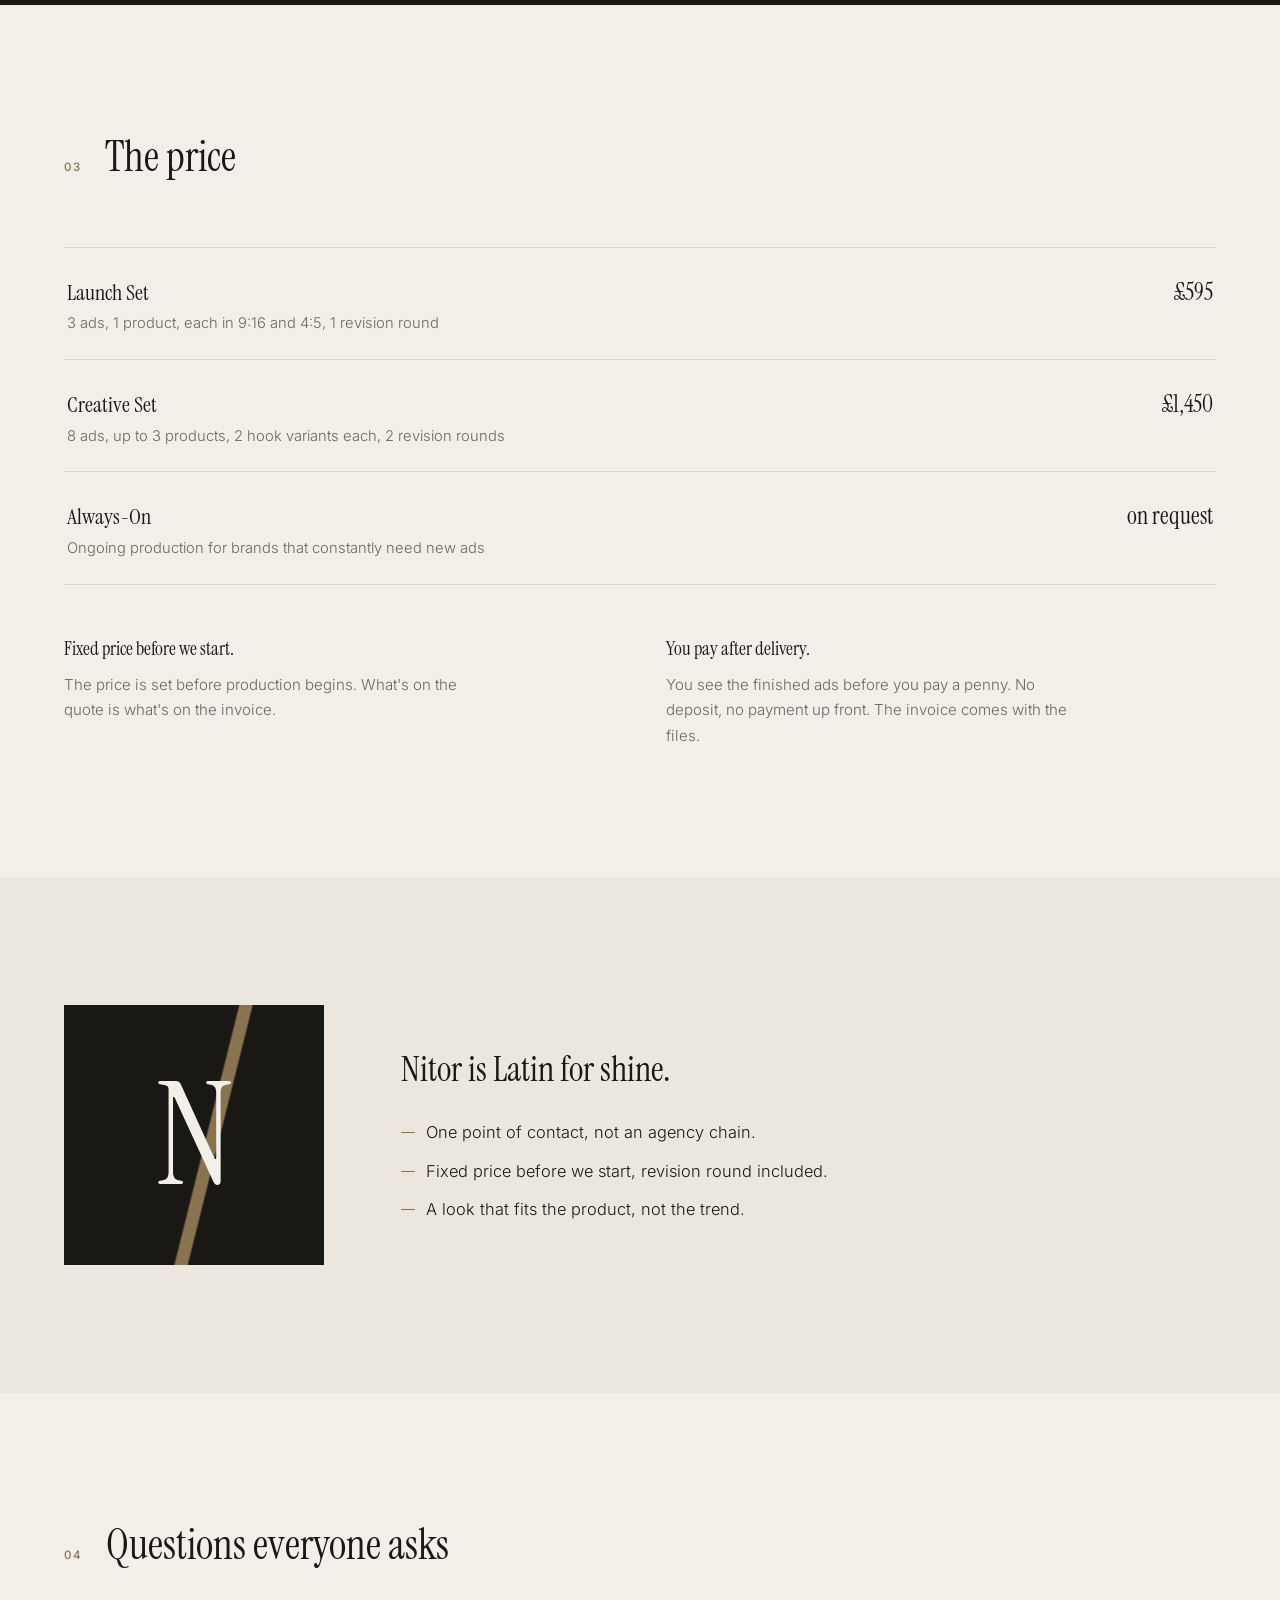
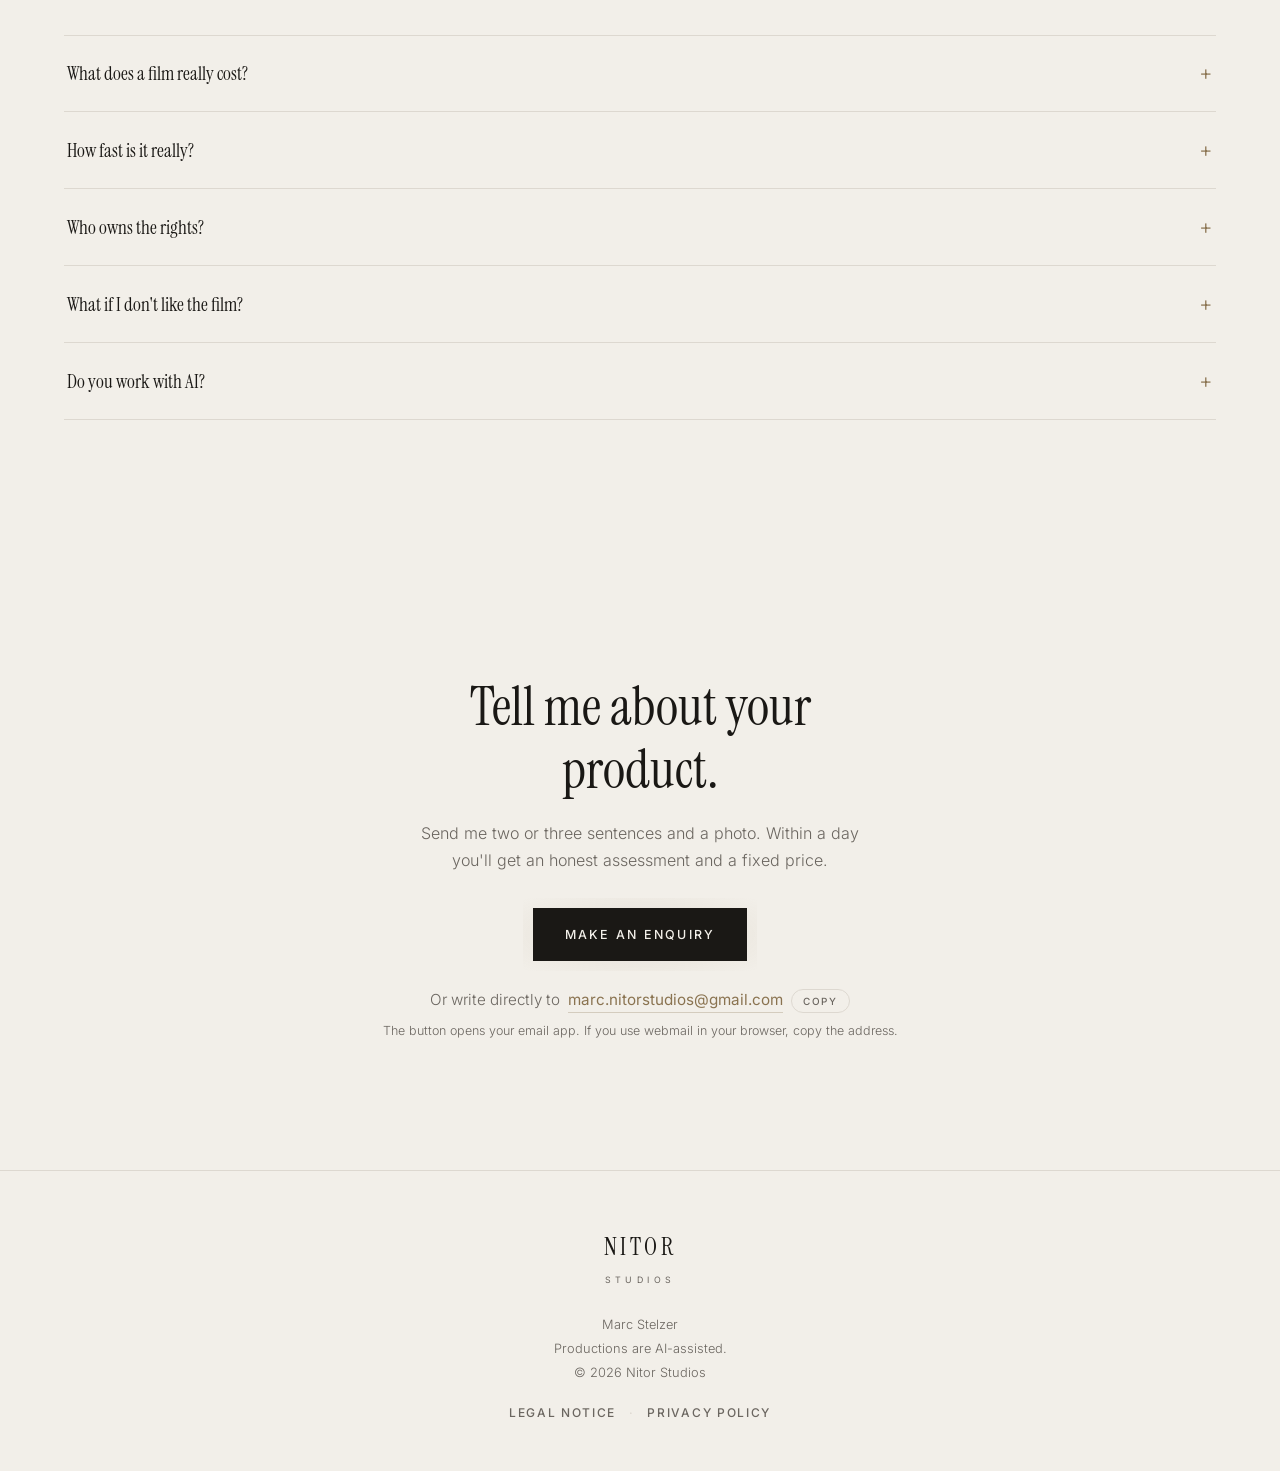
==== commit 019a4538: "Formate: nur noch 9:16 und 4:5 Co-Authored-By: Claude Opus 5.5 <noreply@anthropic.com>" ====
--- a/en/index.html
+++ b/en/index.html
@@ -4,10 +4,10 @@
 <meta charset="UTF-8">
 <meta name="viewport" content="width=device-width, initial-scale=1.0">
 <title>Nitor Studios · Product videos for premium brands</title>
-<meta name="description" content="Motion design for brands with physical products. Three ads, three formats, delivered in 48 hours. Nitor Studios, Vienna.">
+<meta name="description" content="Motion design for brands with physical products. Three ads, ready for Reels and feed, delivered in 48 hours. Nitor Studios, Vienna.">
 <meta name="theme-color" content="#1A1815">
 <meta property="og:title" content="Nitor Studios · Product videos for premium brands">
-<meta property="og:description" content="Three ads, three formats, delivered in 48 hours. Motion design from Vienna.">
+<meta property="og:description" content="Three ads, ready for Reels and feed, delivered in 48 hours. Motion design from Vienna.">
 <meta property="og:type" content="website">
 <meta property="og:url" content="https://nitorstudios.com/en/">
 <meta property="og:image" content="https://nitorstudios.com/assets/hero-ending.jpg">
@@ -342,7 +342,7 @@
   <p class="nstat" aria-hidden="true">N</p>
   <p class="kicker">Nitor Studios · Vienna</p>
   <h1>Product videos that fit the product.</h1>
-  <p>Motion design for premium brands. Three ads, three formats, in 48 hours.</p>
+  <p>Motion design for premium brands. Three ads for Reels and feed, in 48 hours.</p>
   <div class="cta-row">
     <a class="btn solid" href="#arbeiten">See the work</a>
     <a class="btn" href="#kontakt">Make an enquiry</a>
@@ -441,11 +441,11 @@
         <div class="step part">
           <p class="num">3</p>
           <h3>Delivery</h3>
-          <p>One film in three formats: 16:9 for web, 9:16 for Reels and Shorts, 1:1 for feeds. 48 hours from the brief, 24 of them from the moment you approve the concept.</p>
+          <p>Every film in two formats: 9:16 for Reels, Stories and TikTok, 4:5 for the feed. 48 hours from the brief, 24 of them from the moment you approve the concept.</p>
         </div>
       </div>
       <div class="promise rev">
-        <p class="big part">Three ads. Three formats. 48 hours.</p>
+        <p class="big part">Three ads. Reels and feed. 48 hours.</p>
         <p class="note part">No studio logo ever appears on your video. The film belongs to your brand.</p>
       </div>
     </div>
@@ -458,7 +458,7 @@
         <div class="price-row part">
           <span class="what">
             <span class="pkgname">Launch Set</span>
-            <span class="pkgdesc">3 ads, 1 product, 3 formats (16:9, 9:16, 1:1), 1 revision round</span>
+            <span class="pkgdesc">3 ads, 1 product, each in 9:16 and 4:5, 1 revision round</span>
           </span>
           <span class="amount">£595</span>
         </div>
@@ -520,7 +520,7 @@
       <div class="sec-head rev"><span class="no part">04</span><h2 class="part">Questions everyone asks</h2></div>
       <details>
         <summary>What does a film really cost?<span class="mark">+</span></summary>
-        <p class="answer">The entry point is the Launch Set: three ads for one product, in all three formats, with one revision round, for £595. Larger packages are listed in the pricing section.</p>
+        <p class="answer">The entry point is the Launch Set: three ads for one product, each in 9:16 and 4:5, with one revision round, for £595. Larger packages are listed in the pricing section.</p>
       </details>
       <details>
         <summary>How fast is it really?<span class="mark">+</span></summary>
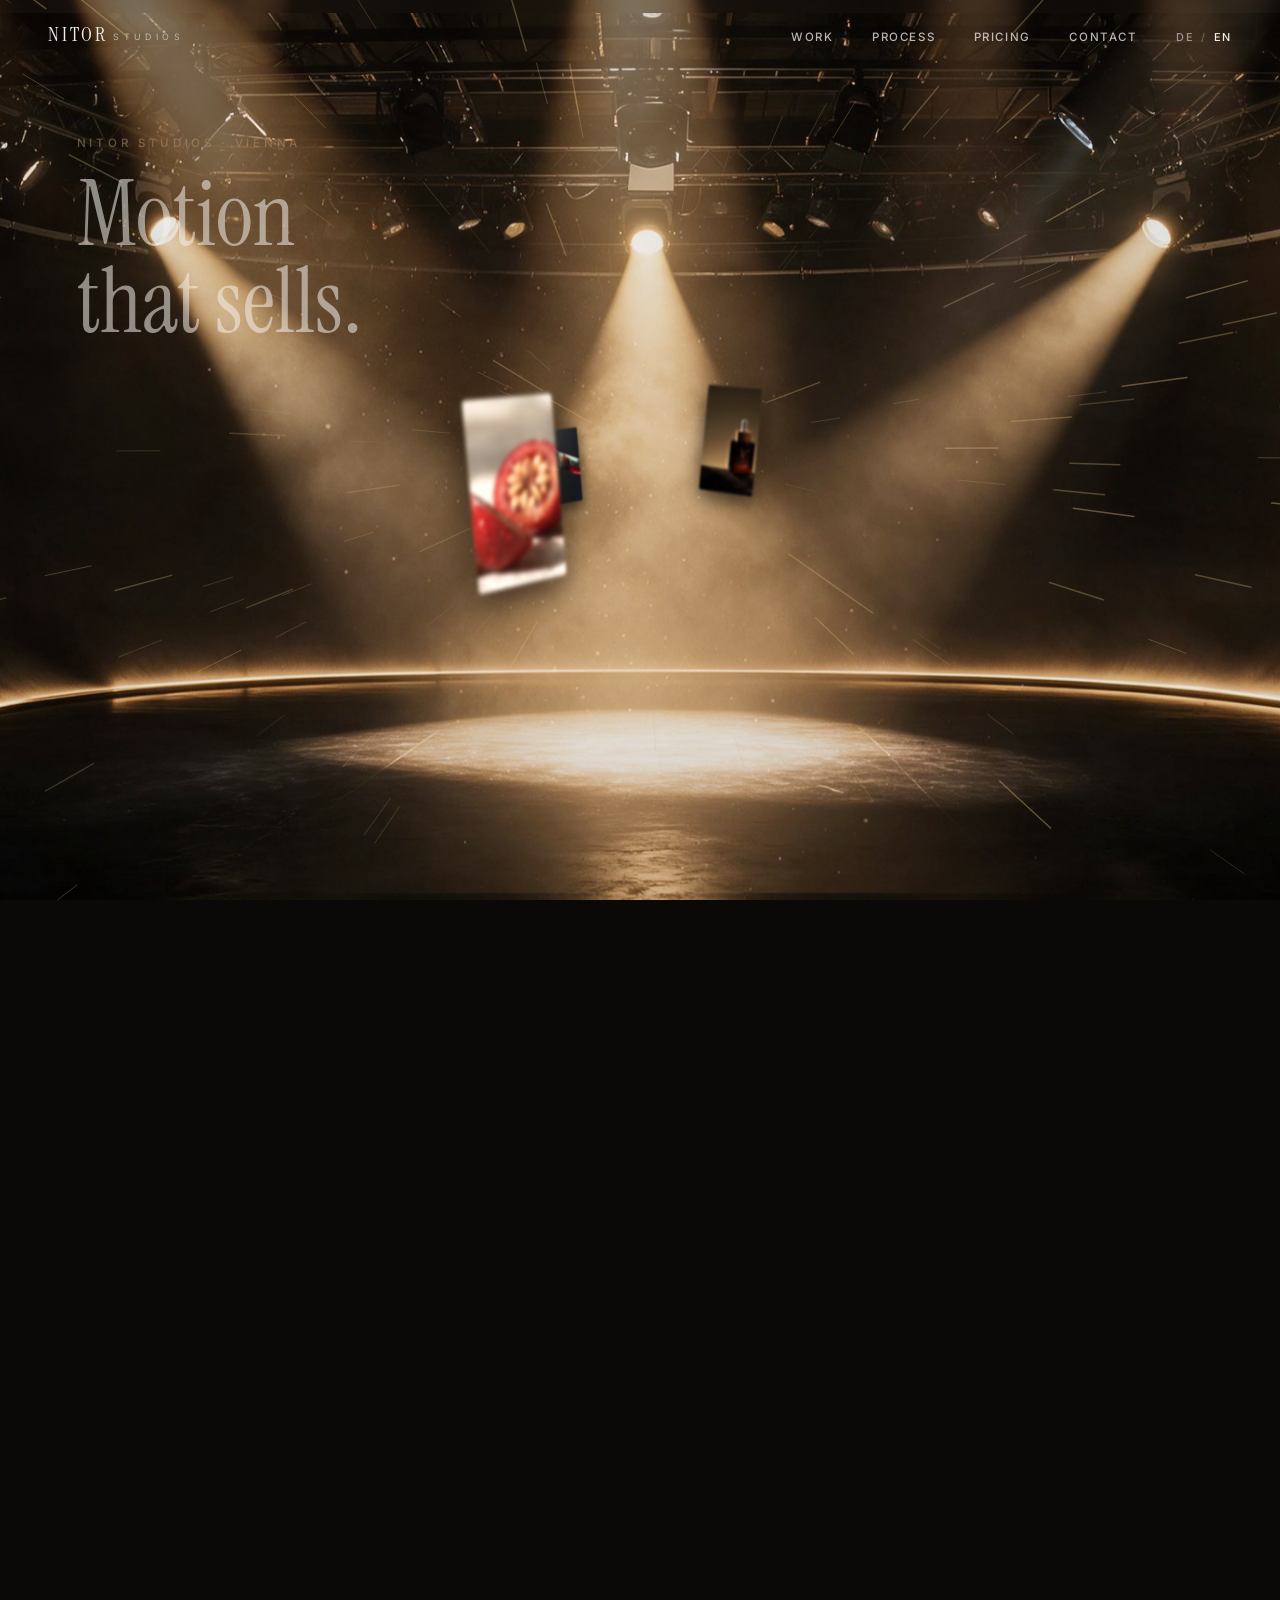
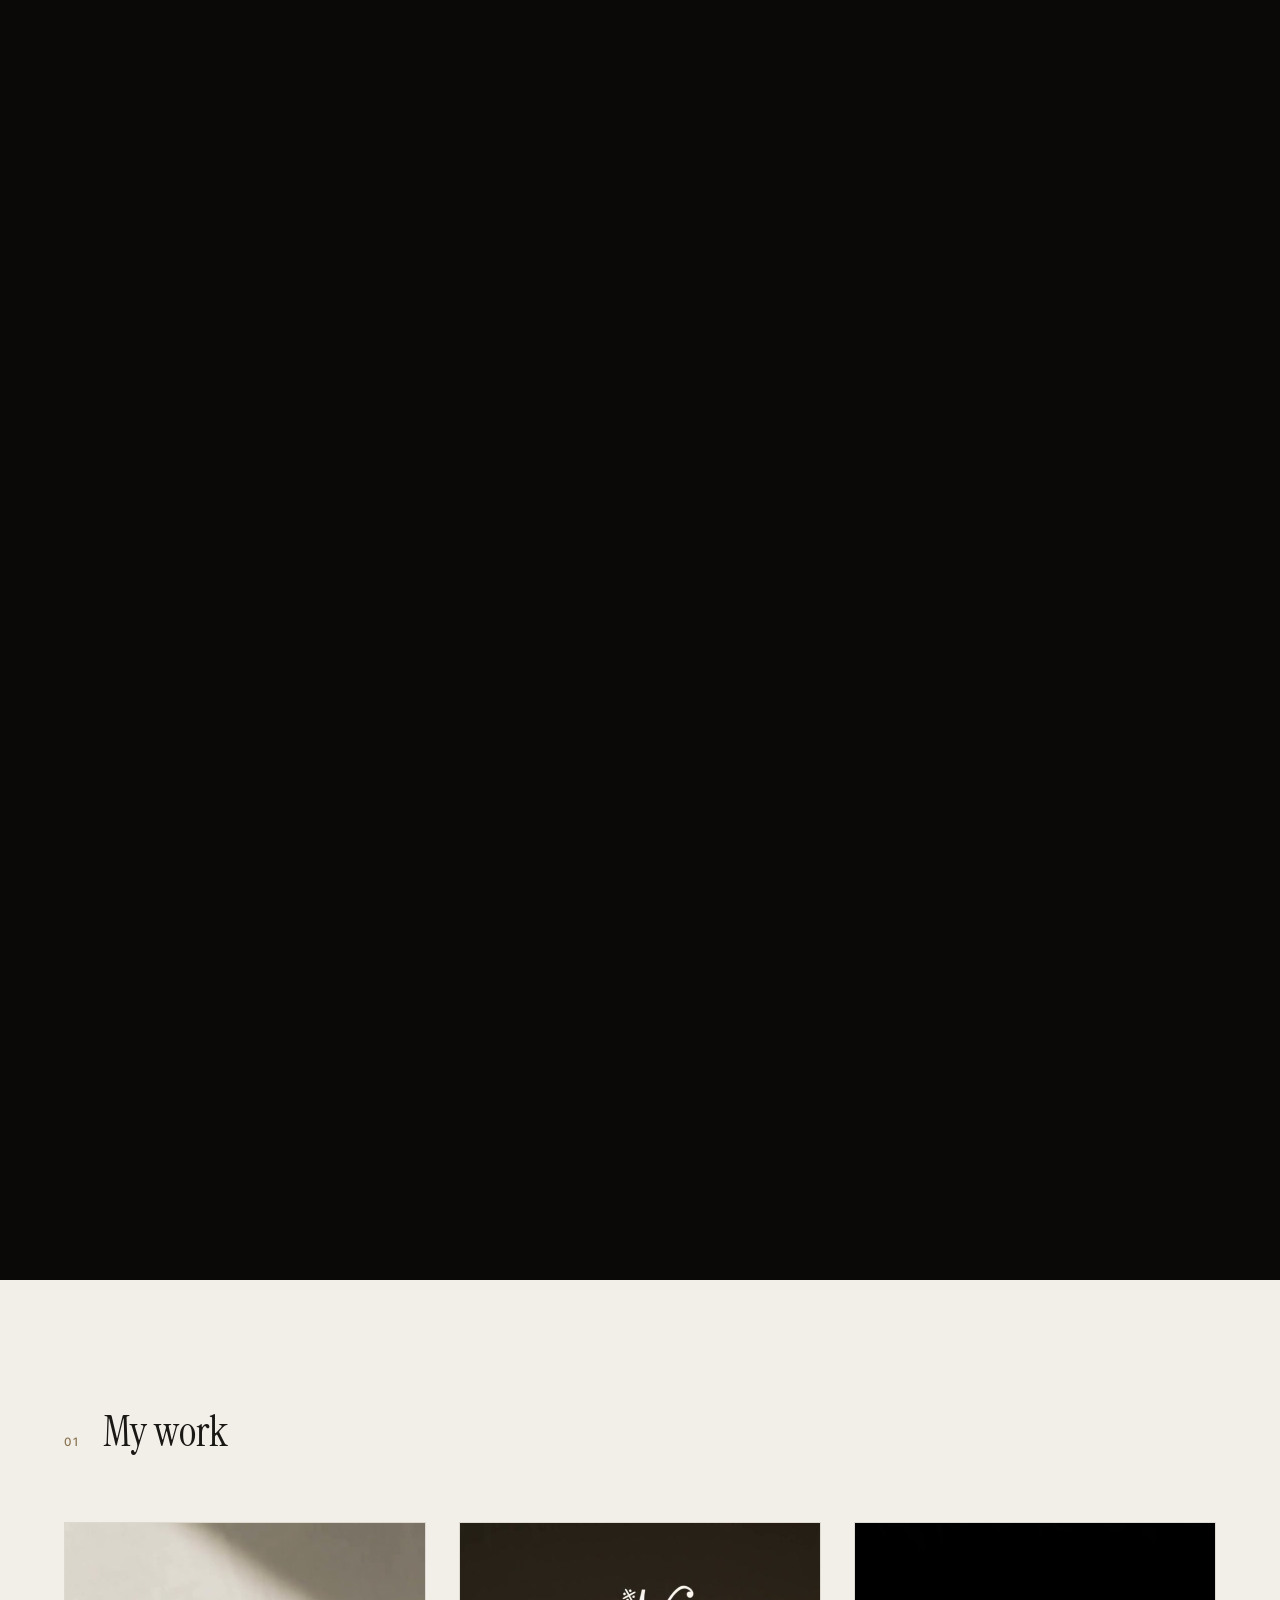
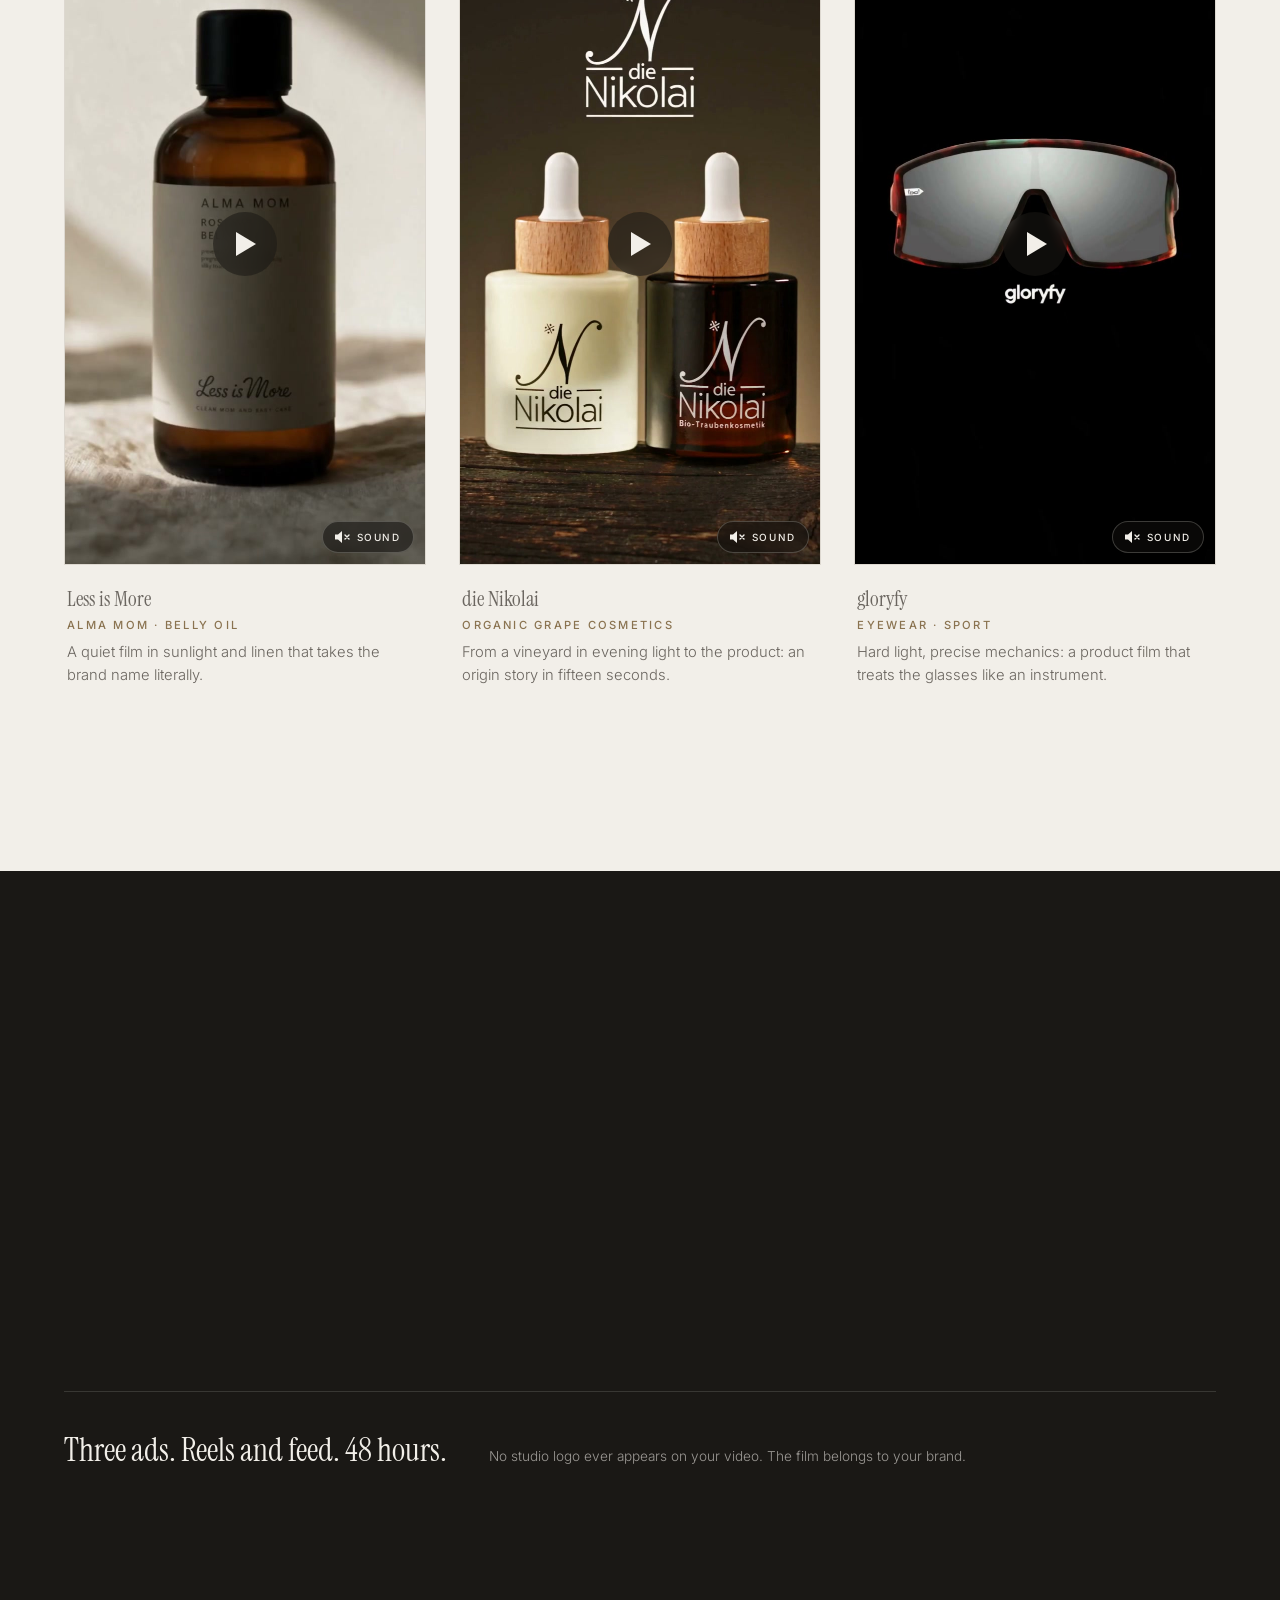
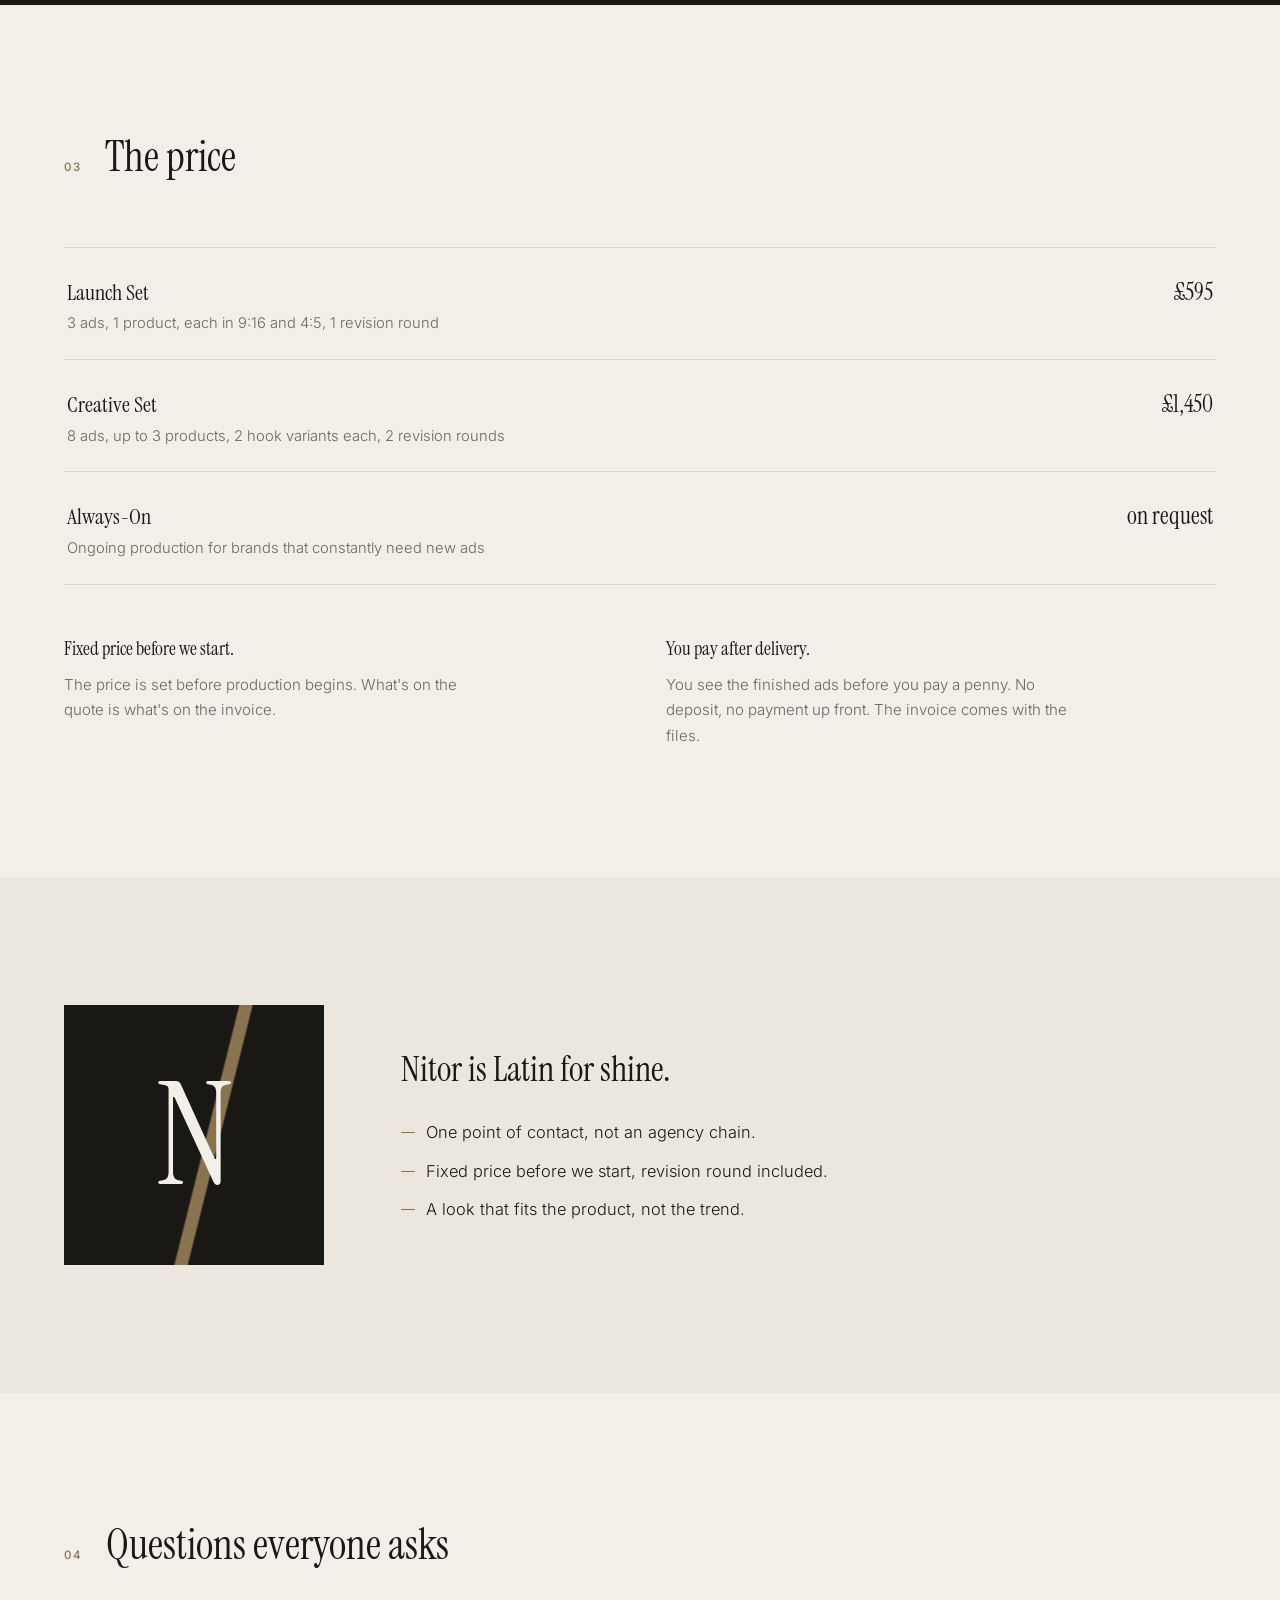
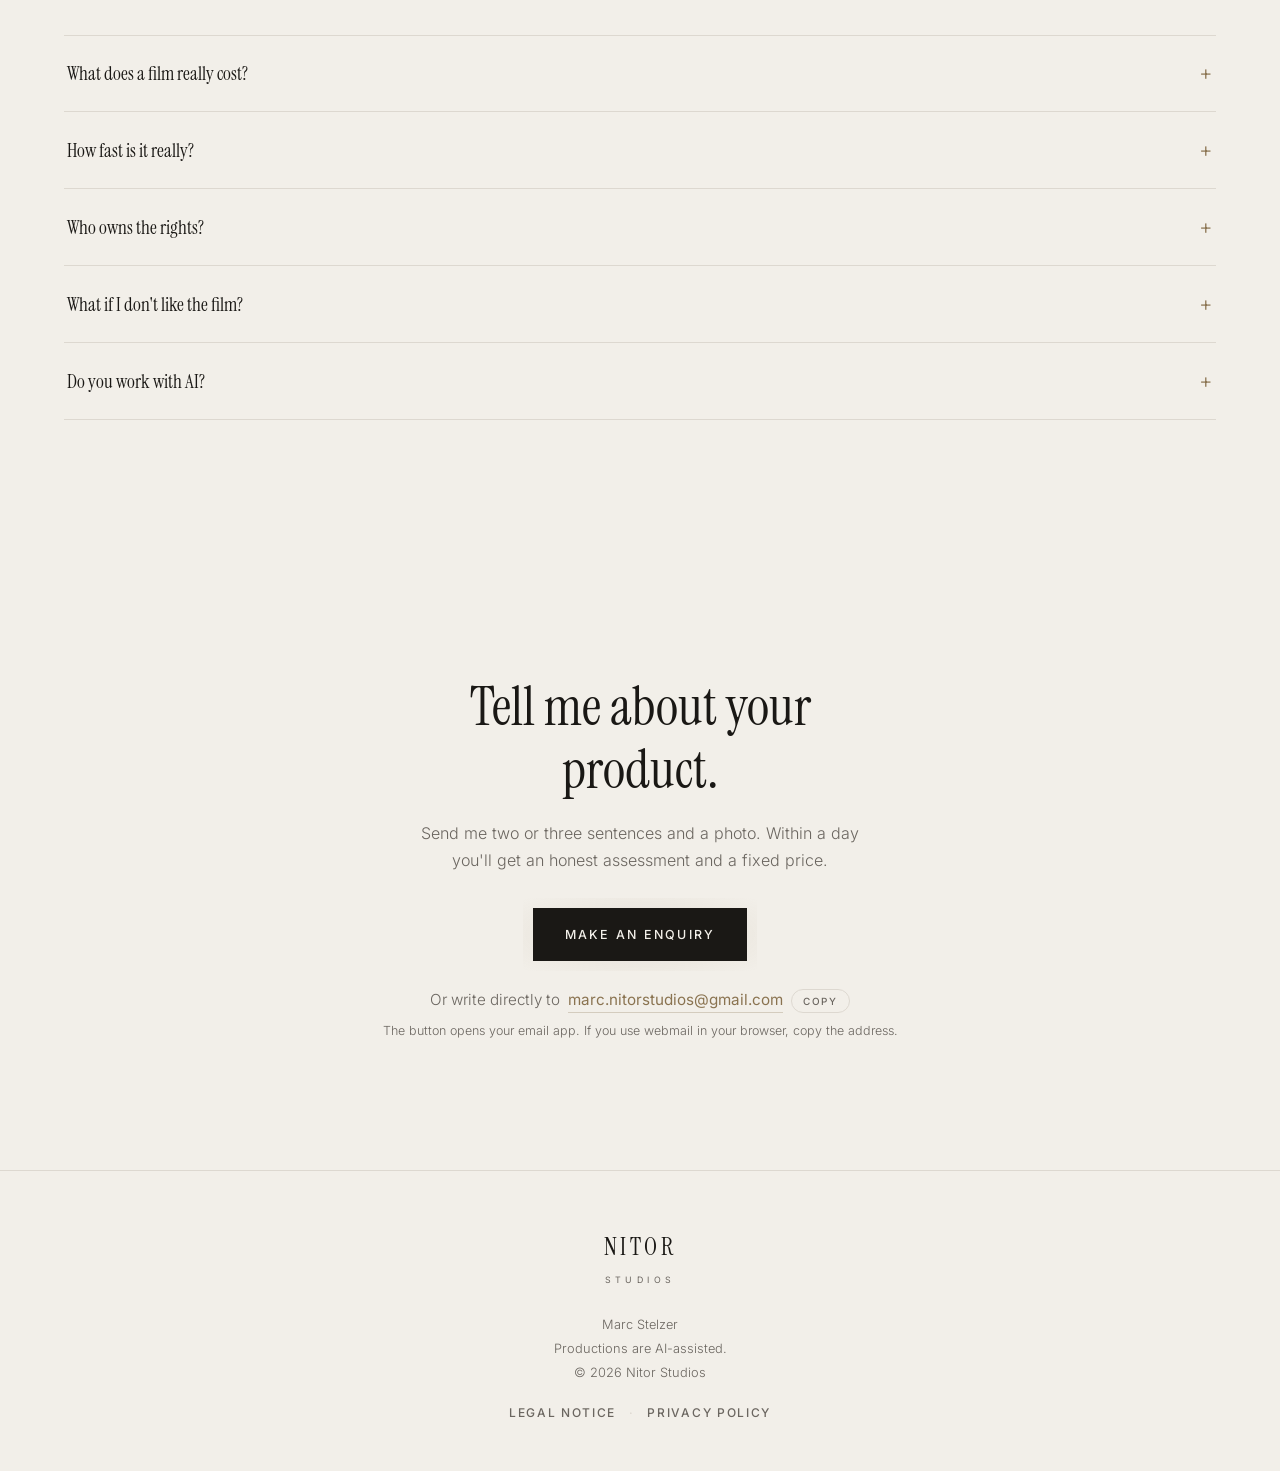
==== commit b914fc11: "Launch Set: "1 Korrekturschleife" bricht nicht mehr auseinander Co-Authored-By: Claude Opus 5.5 <nor" ====
--- a/en/index.html
+++ b/en/index.html
@@ -458,7 +458,7 @@
         <div class="price-row part">
           <span class="what">
             <span class="pkgname">Launch Set</span>
-            <span class="pkgdesc">3 ads, 1 product, each in 9:16 and 4:5, 1 revision round</span>
+            <span class="pkgdesc">3 ads, 1 product, each in 9:16 and 4:5, 1&nbsp;revision round</span>
           </span>
           <span class="amount">£595</span>
         </div>
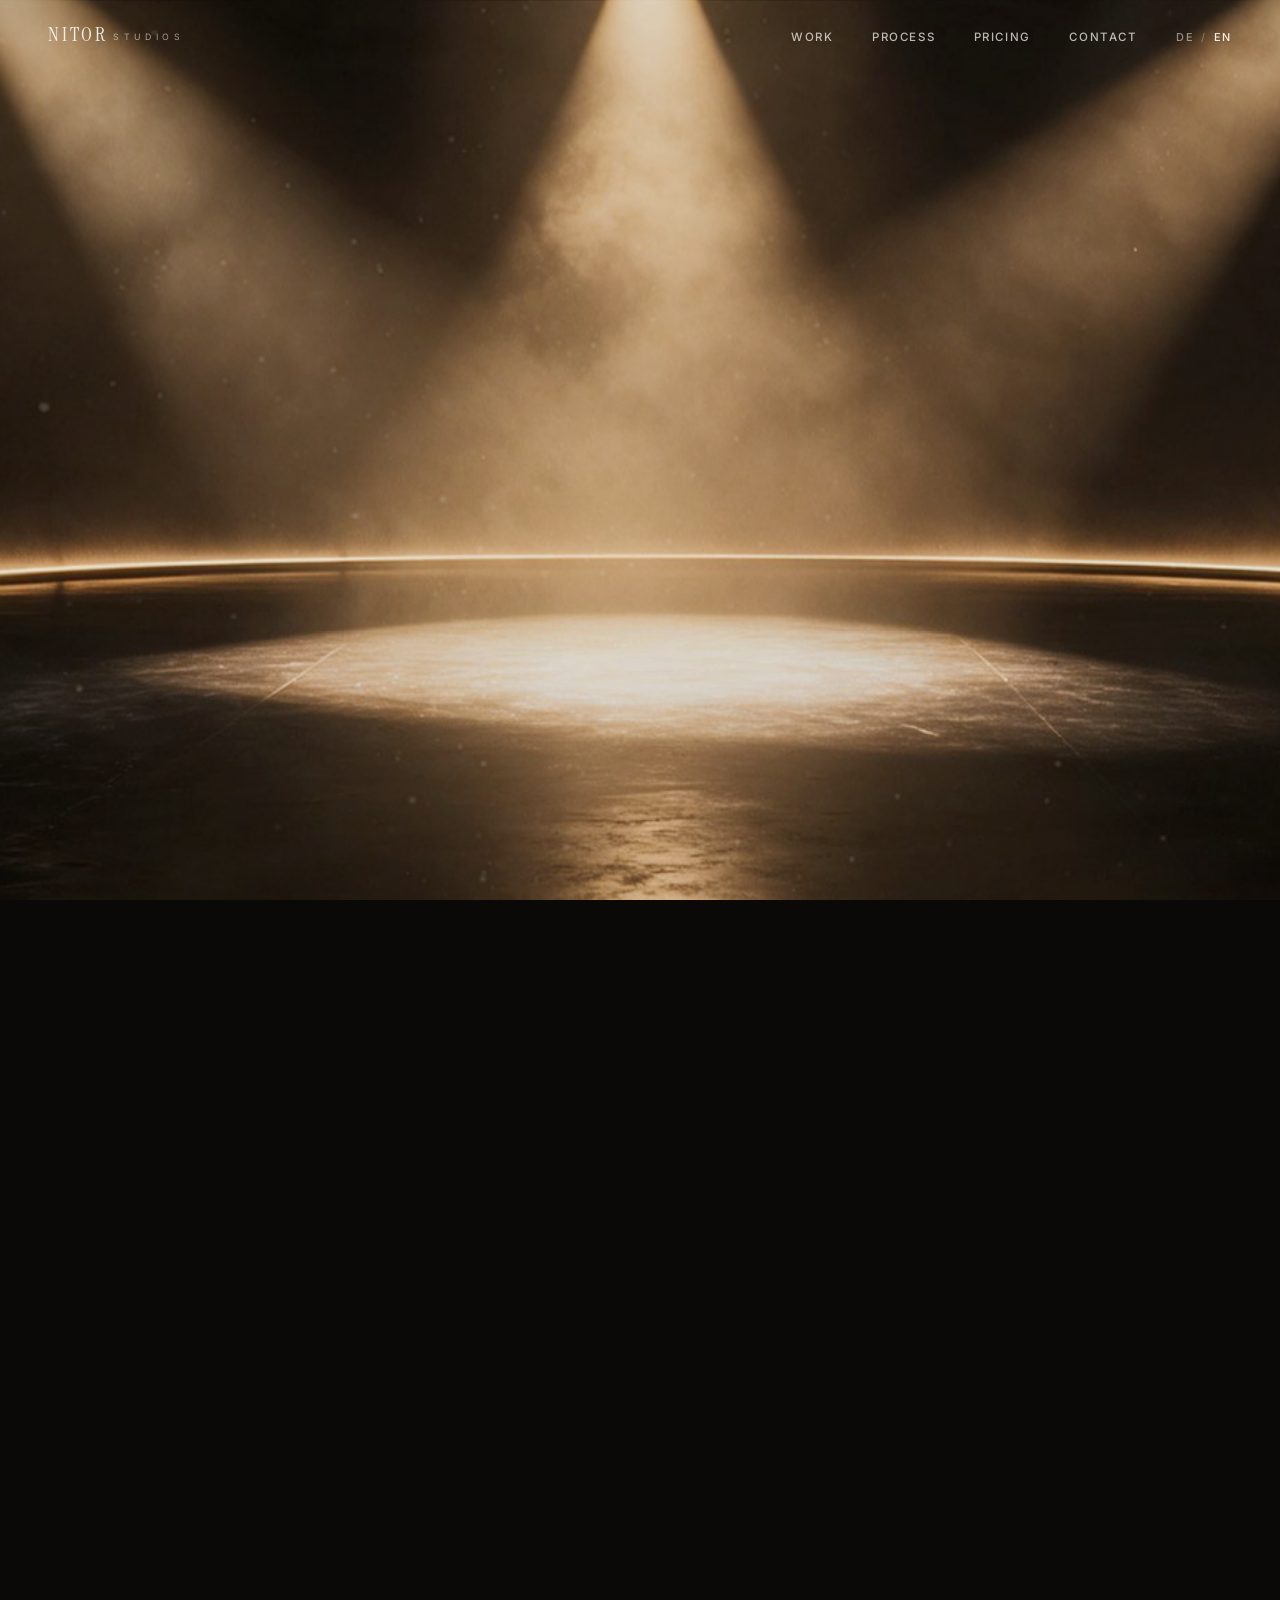
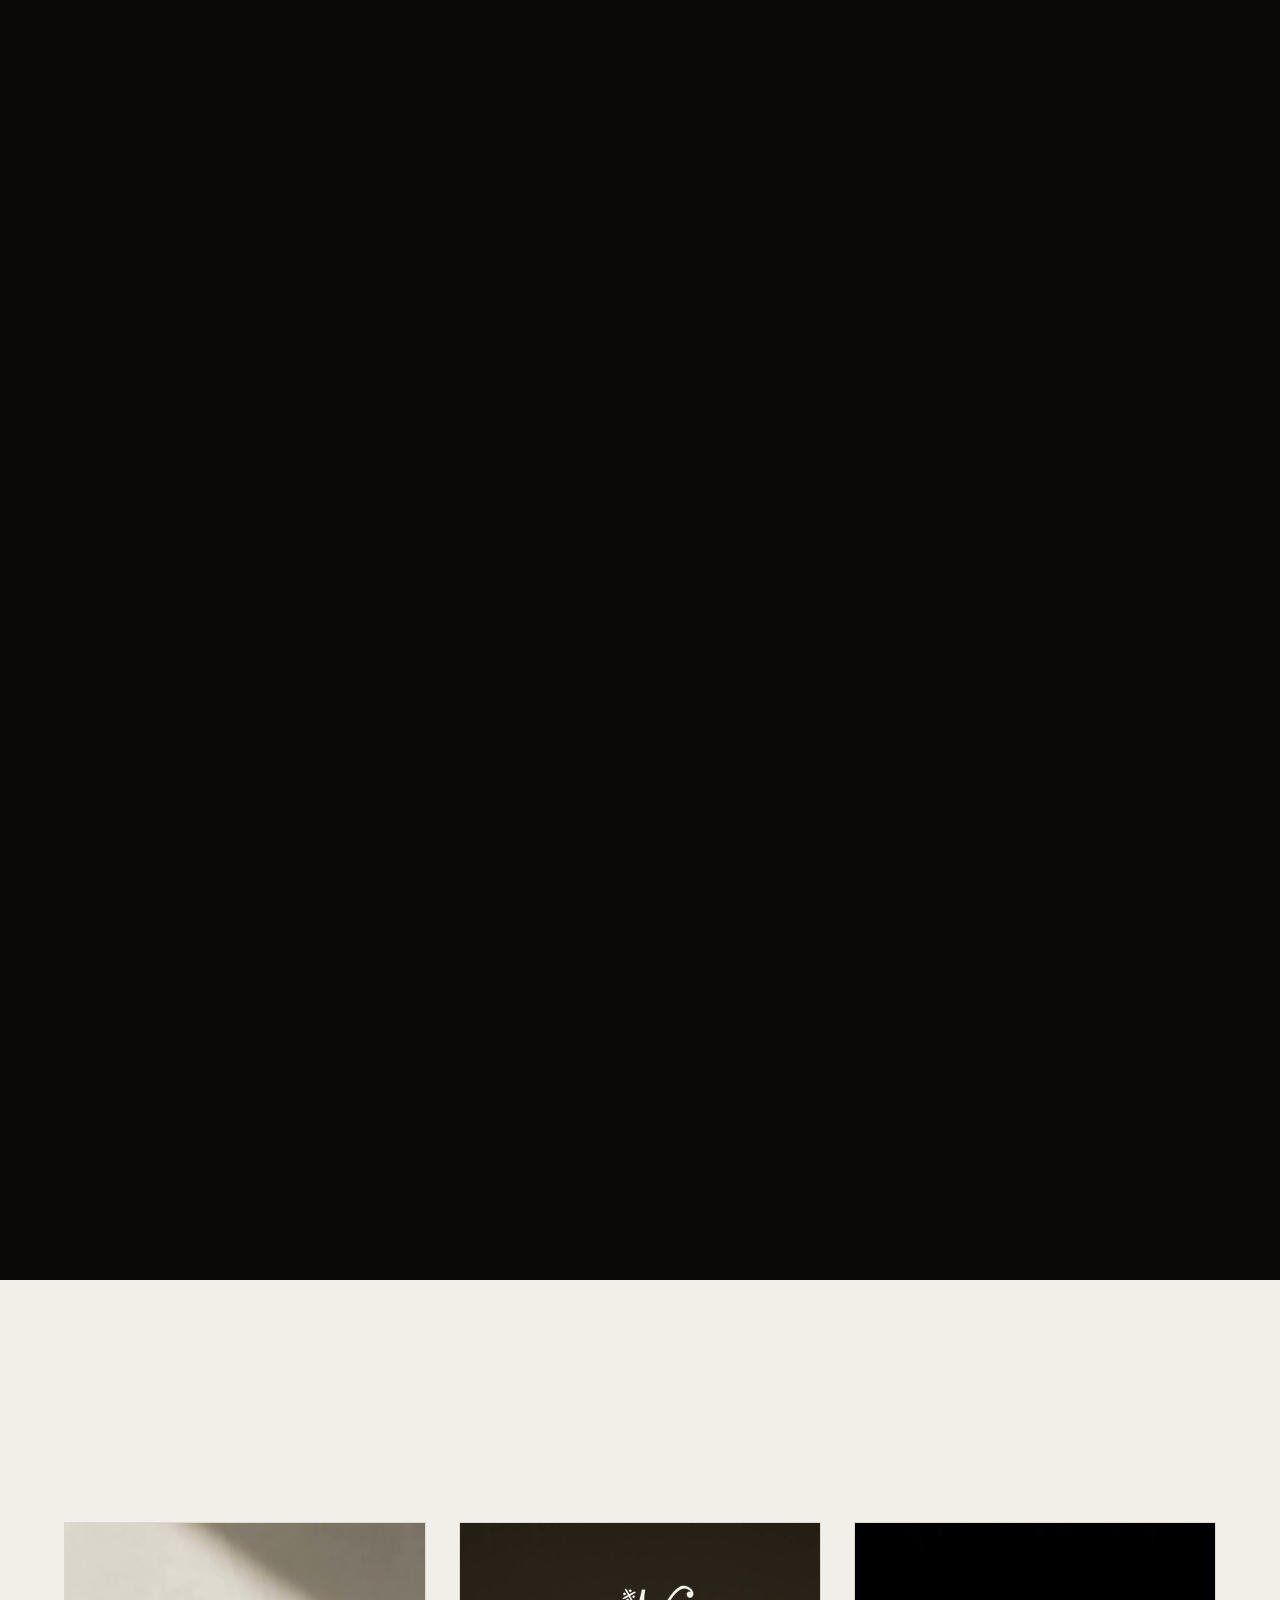
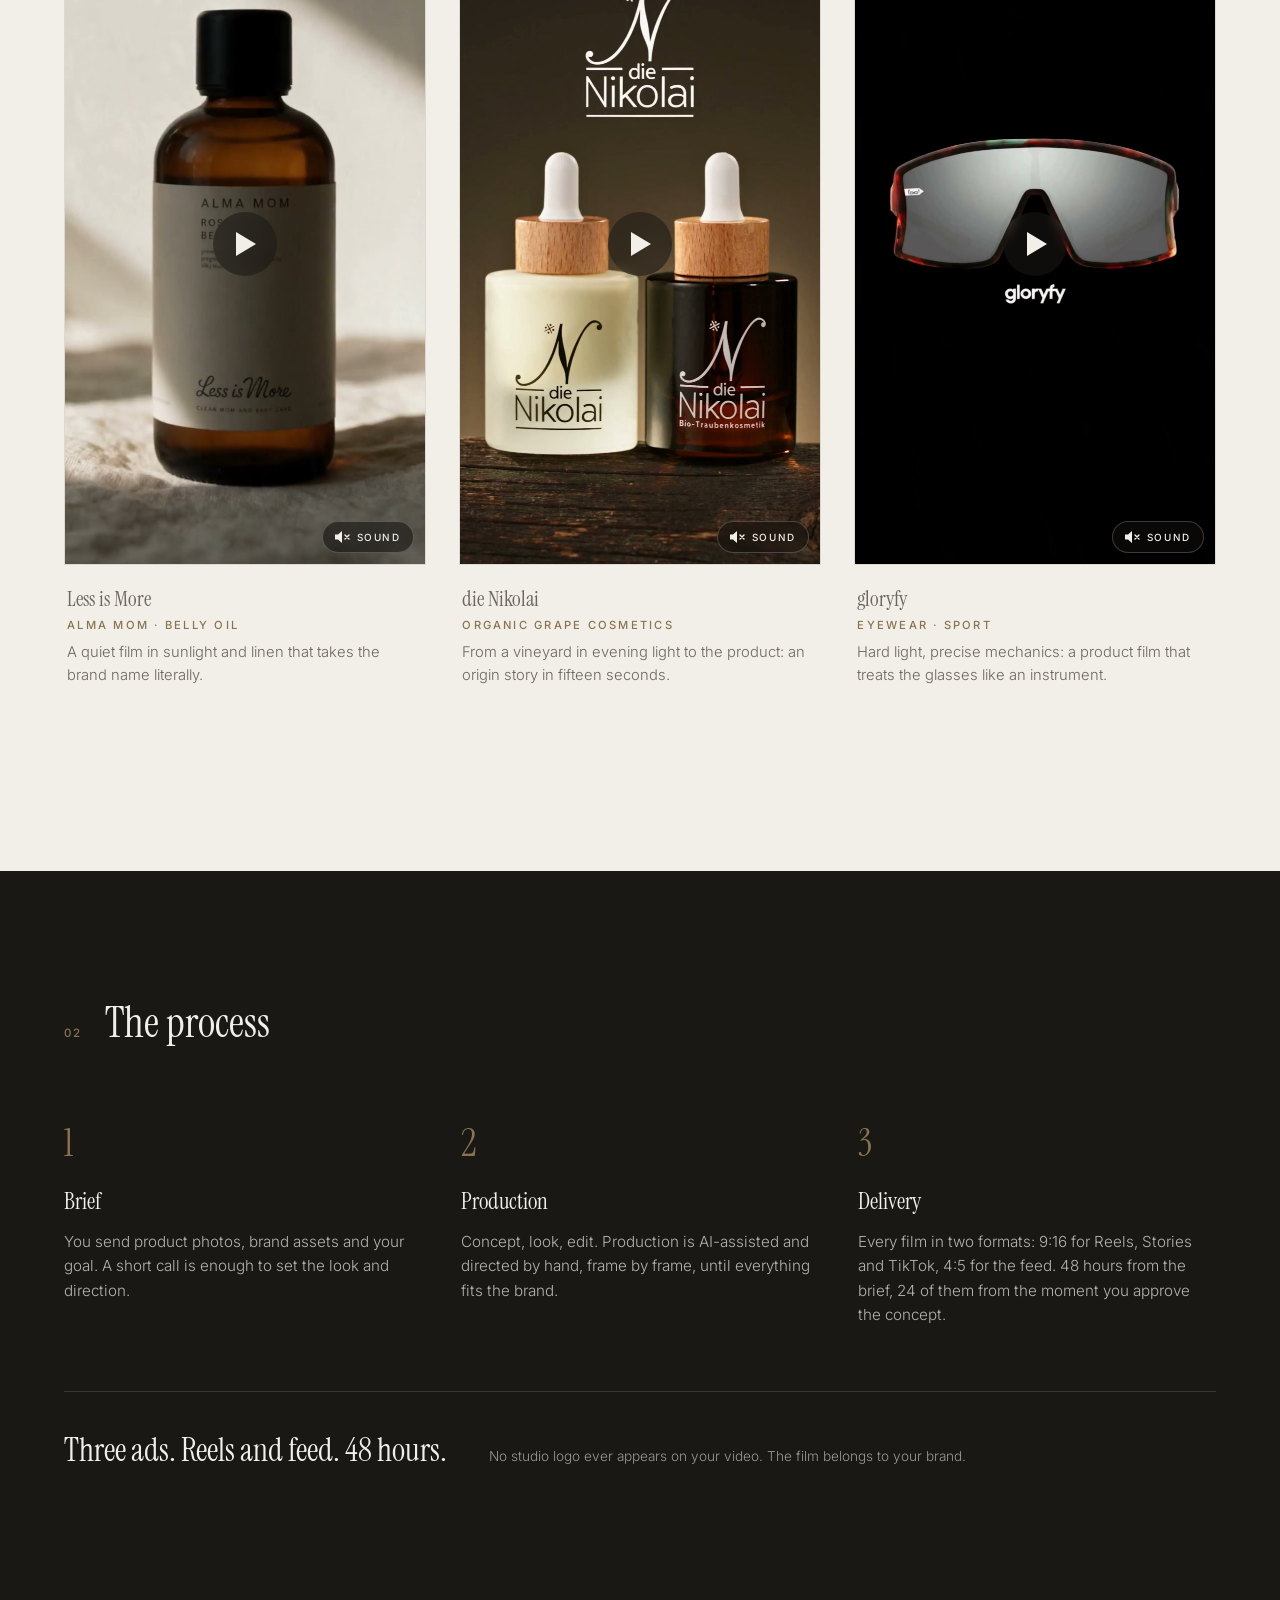
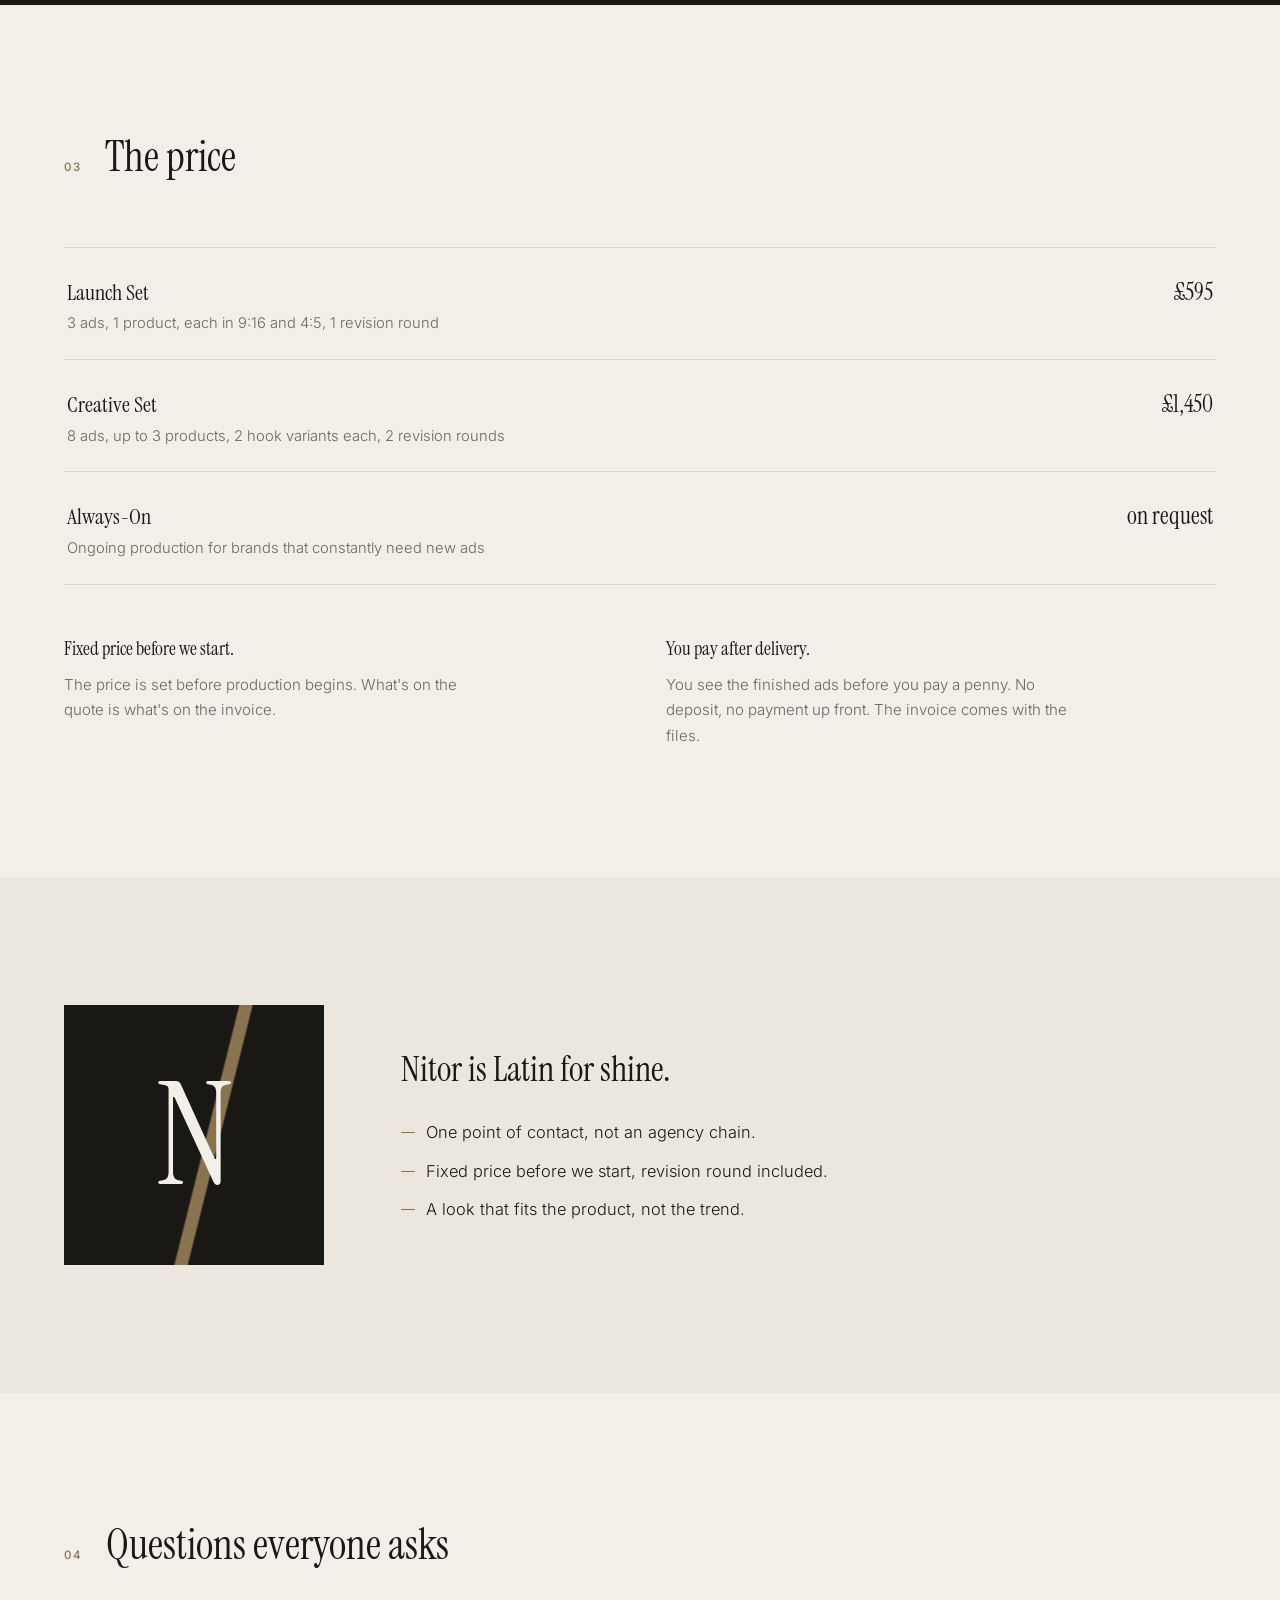
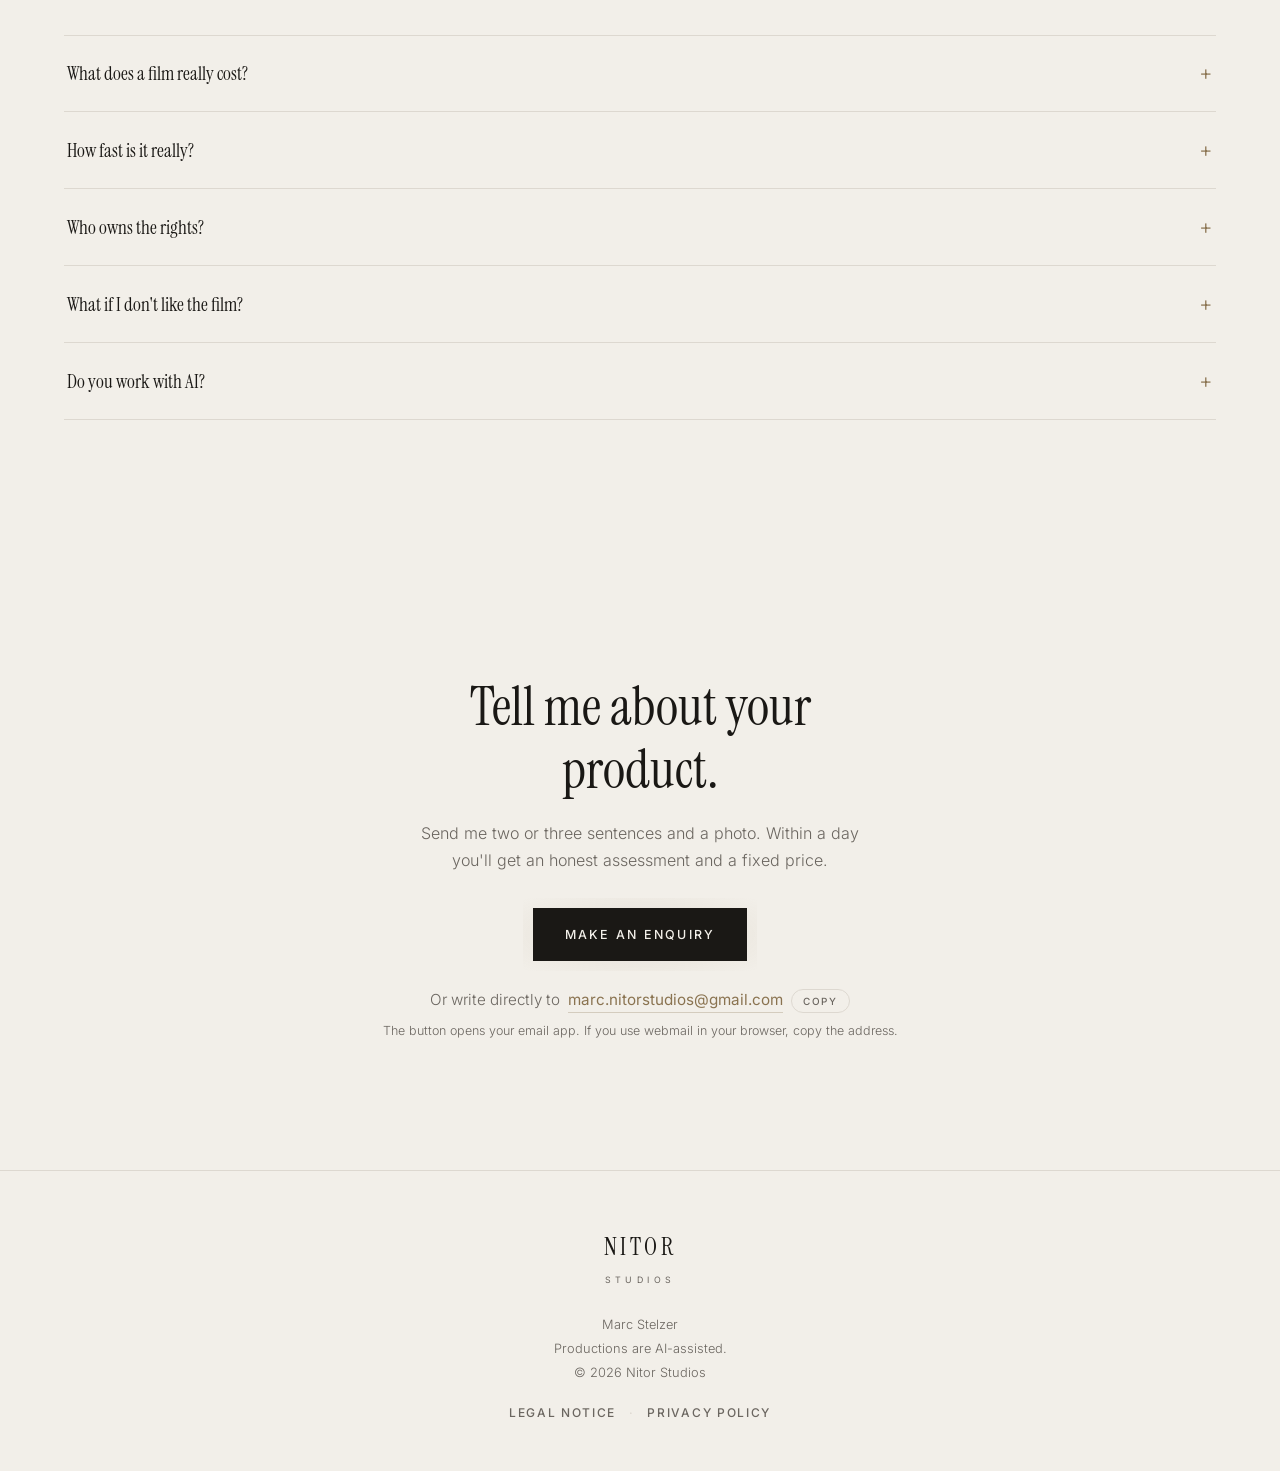
==== commit d01dd299: "Korrekturschleife heißt jetzt Änderungsrunde, Runde im FAQ definiert Co-Authored-By: Claude Opus 5.5" ====
--- a/en/index.html
+++ b/en/index.html
@@ -532,7 +532,7 @@
       </details>
       <details>
         <summary>What if I don't like the film?<span class="mark">+</span></summary>
-        <p class="answer">The Launch Set includes one revision round, the Creative Set two. They cost nothing. Further rounds are £130 each.</p>
+        <p class="answer">The Launch Set includes one revision round, the Creative Set two. One round means you send me all your changes for every ad in a single message, and I make them. The included rounds cost nothing; each further round is £130.</p>
       </details>
       <details>
         <summary>Do you work with AI?<span class="mark">+</span></summary>
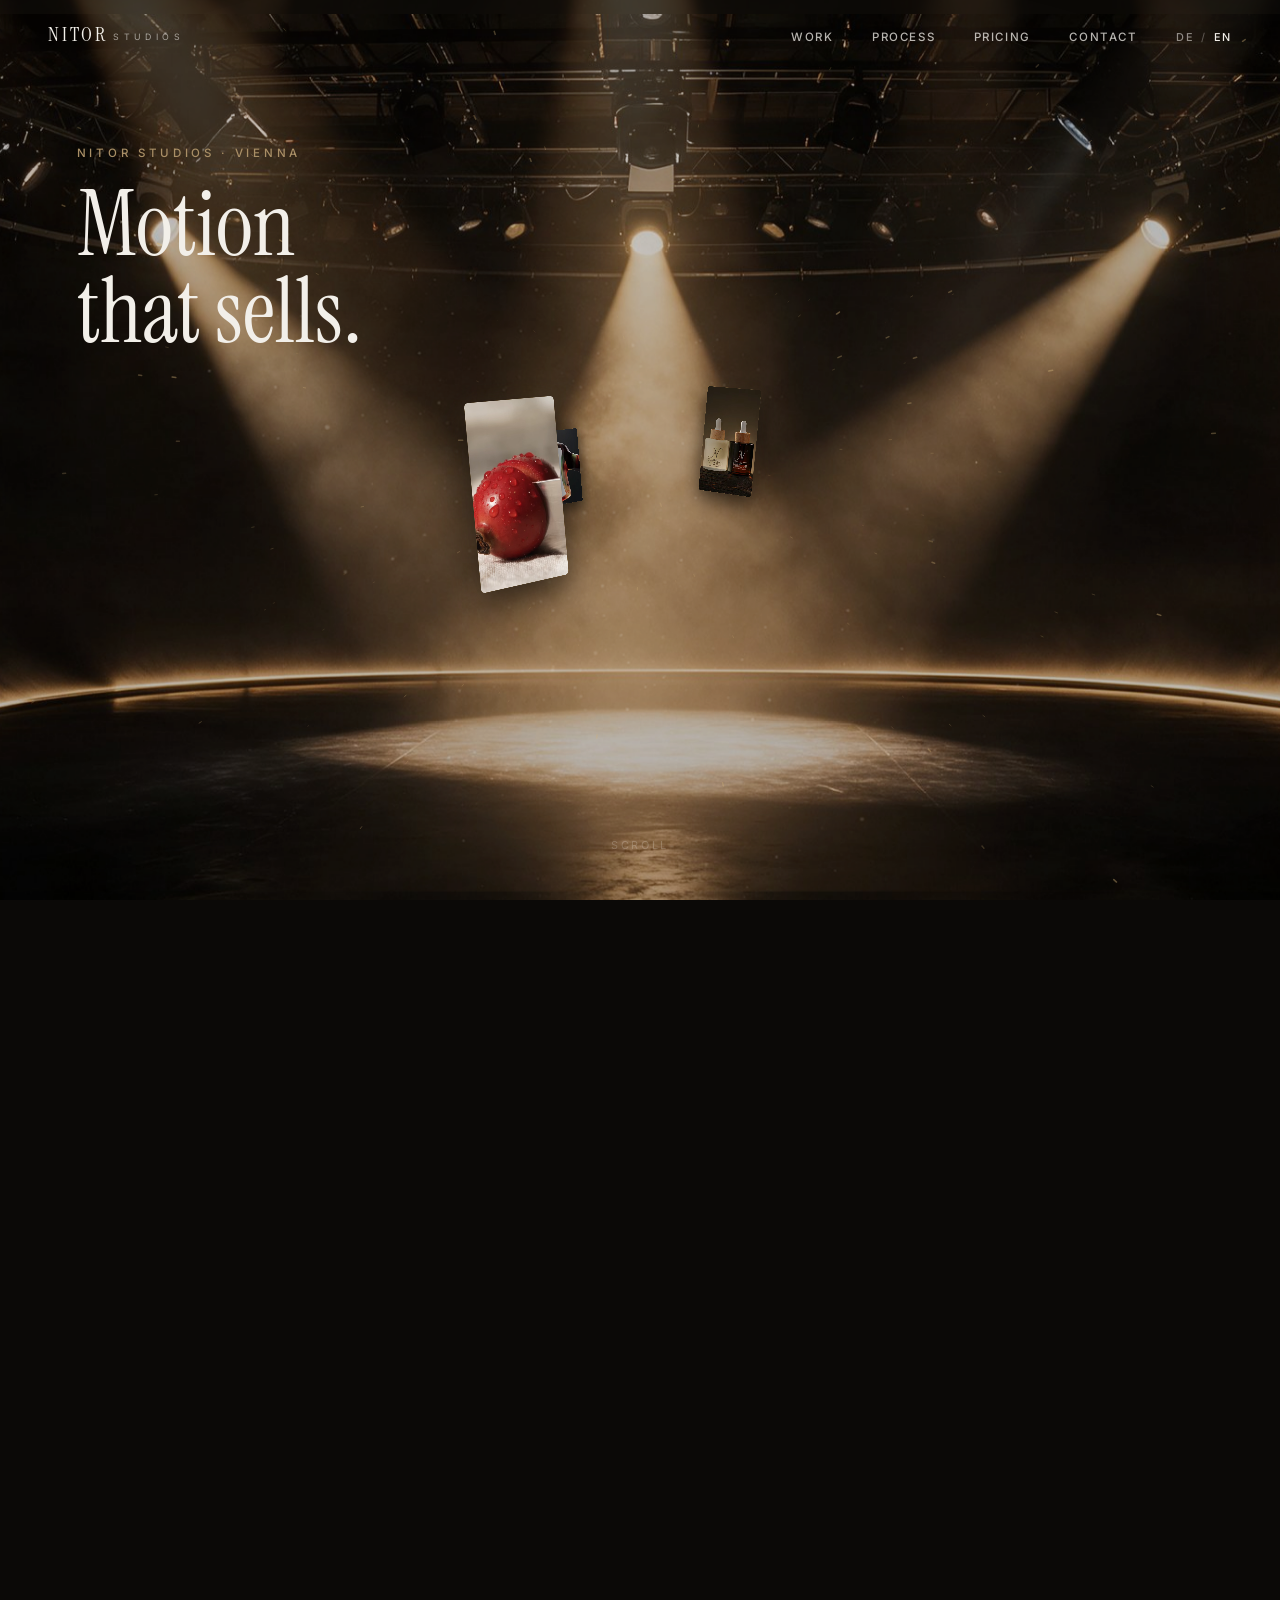
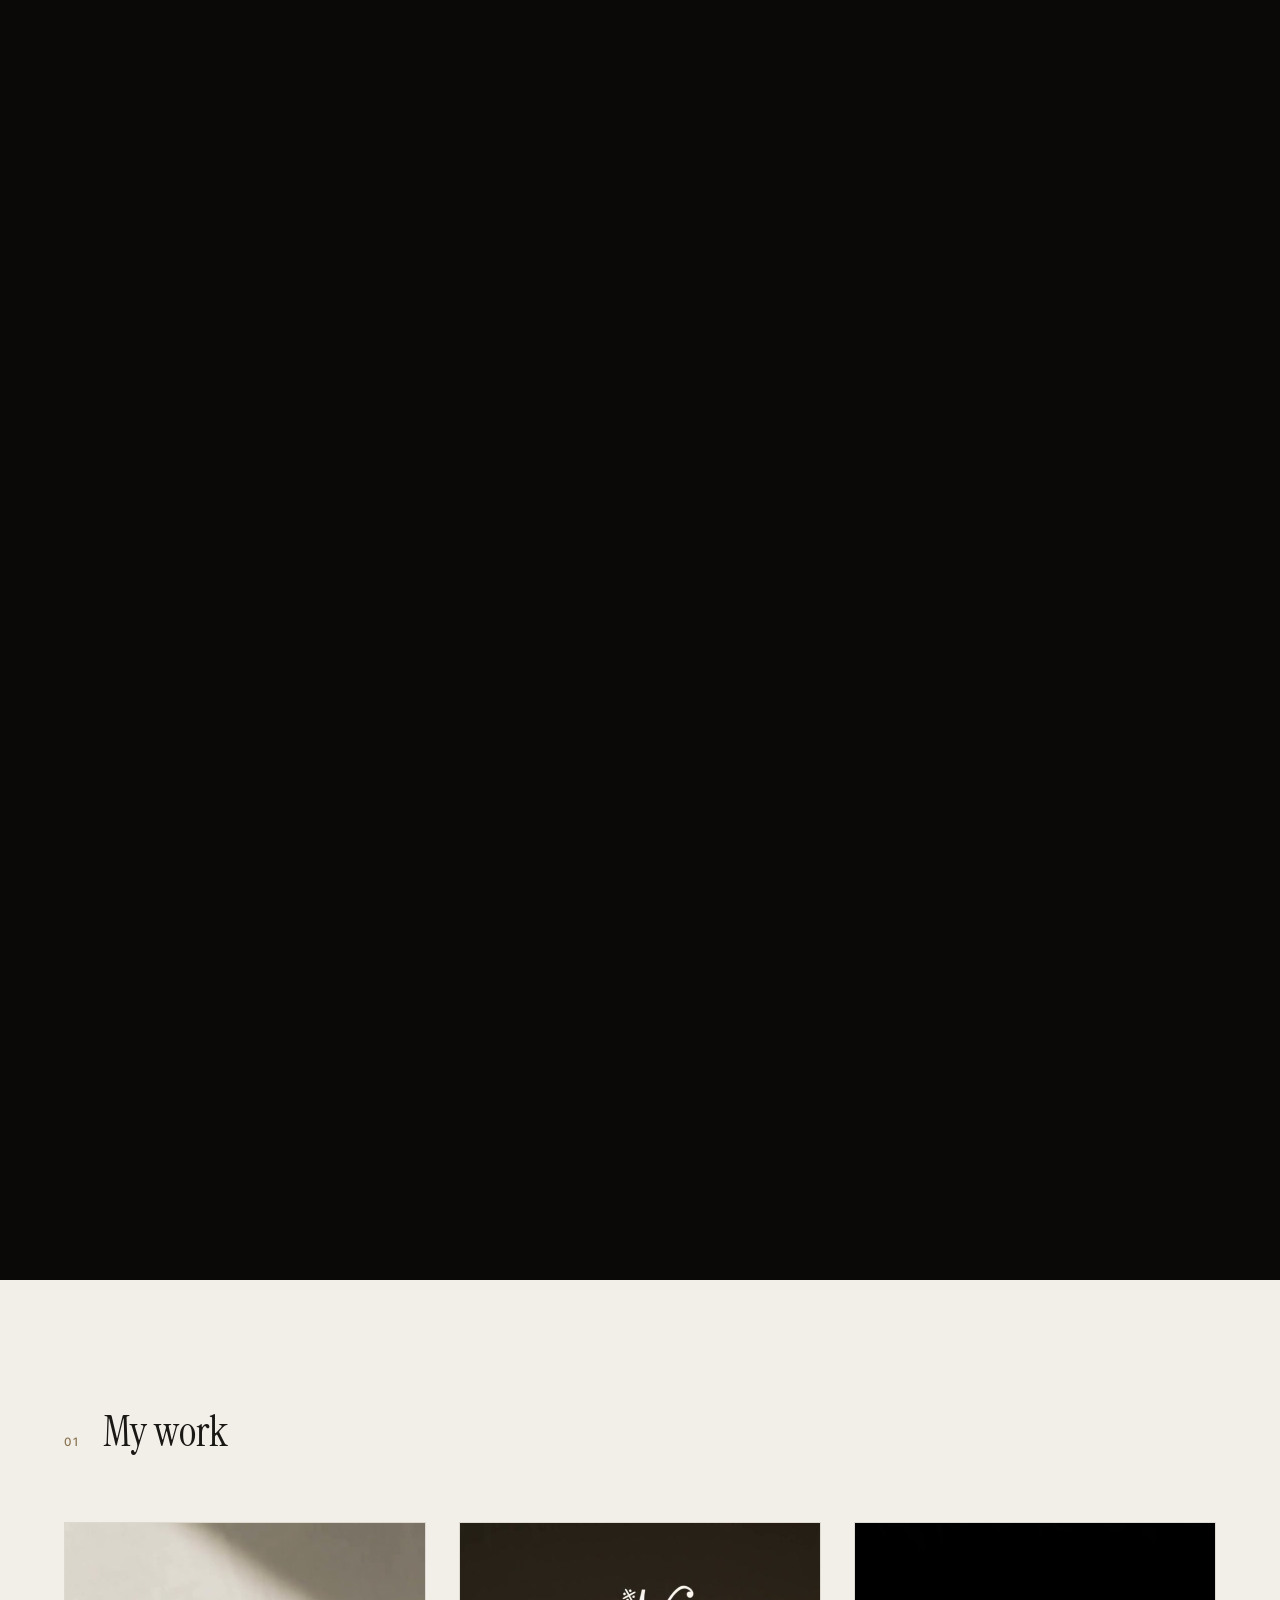
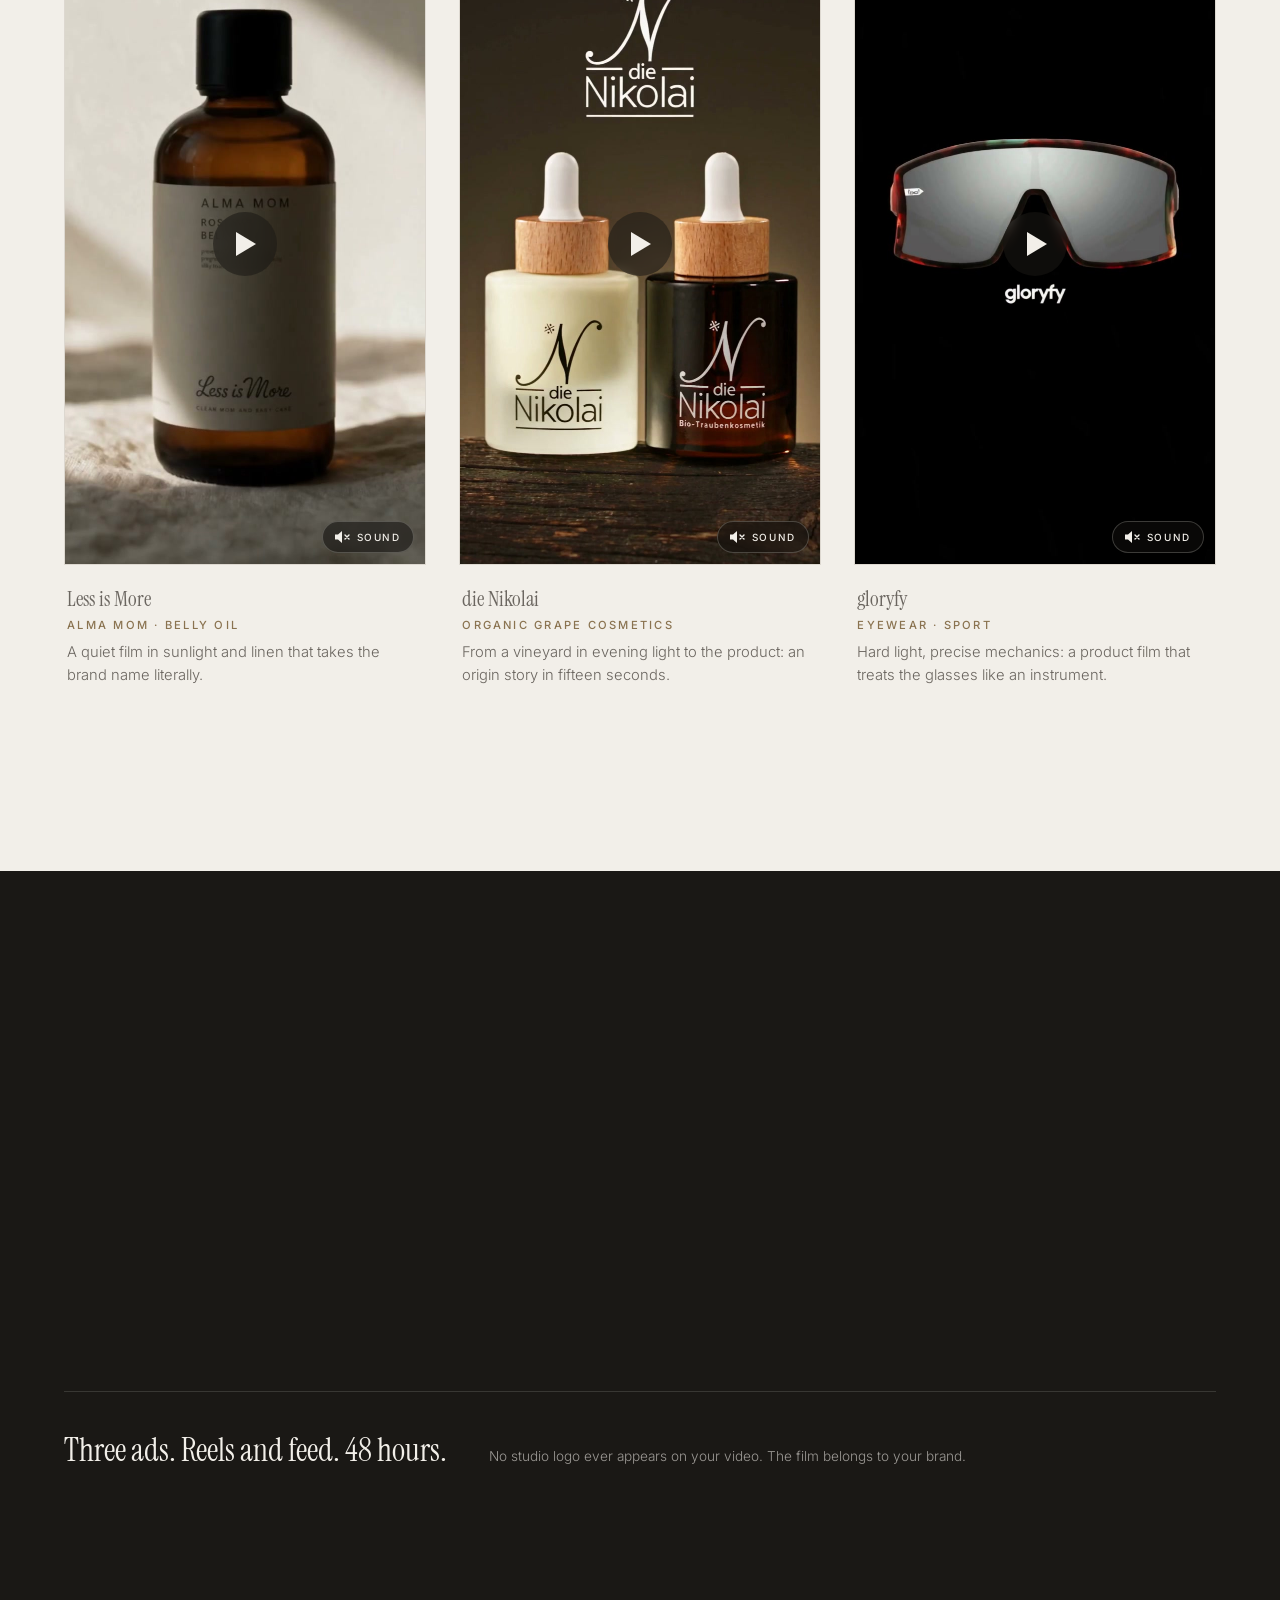
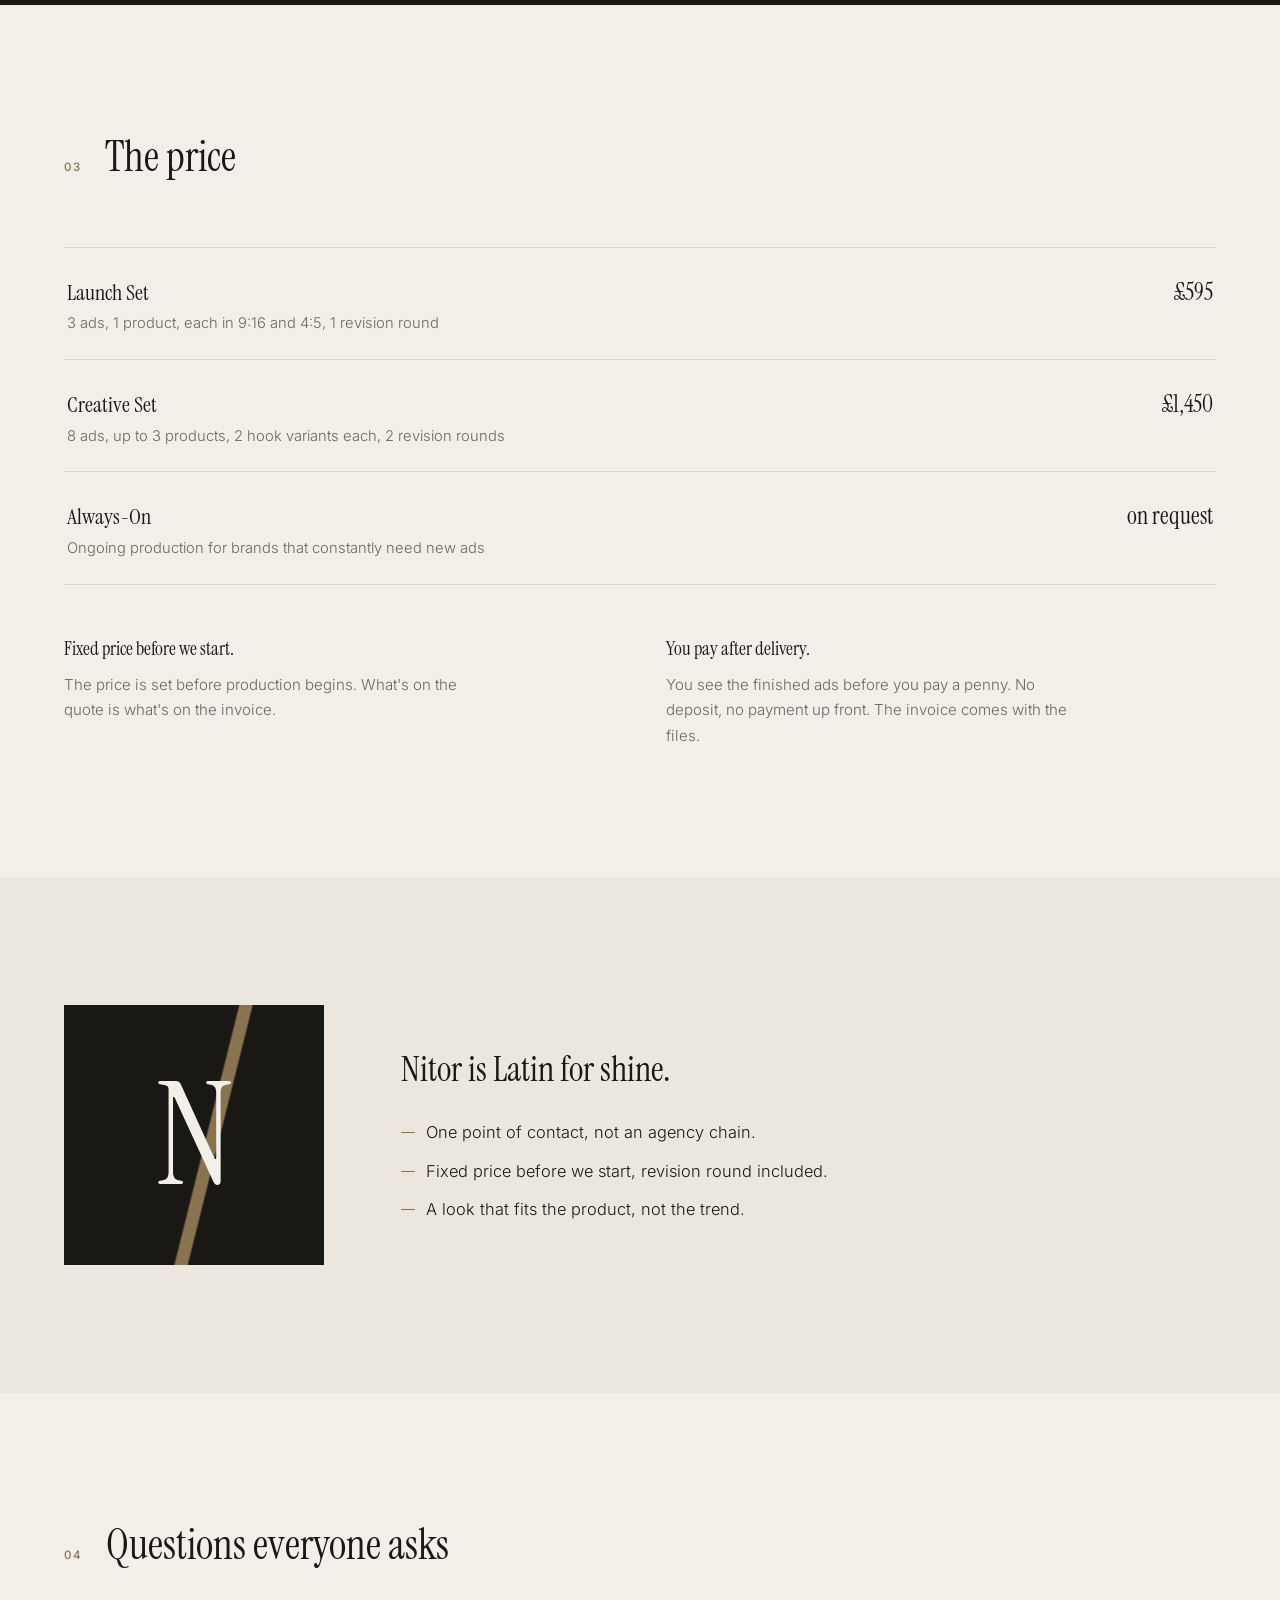
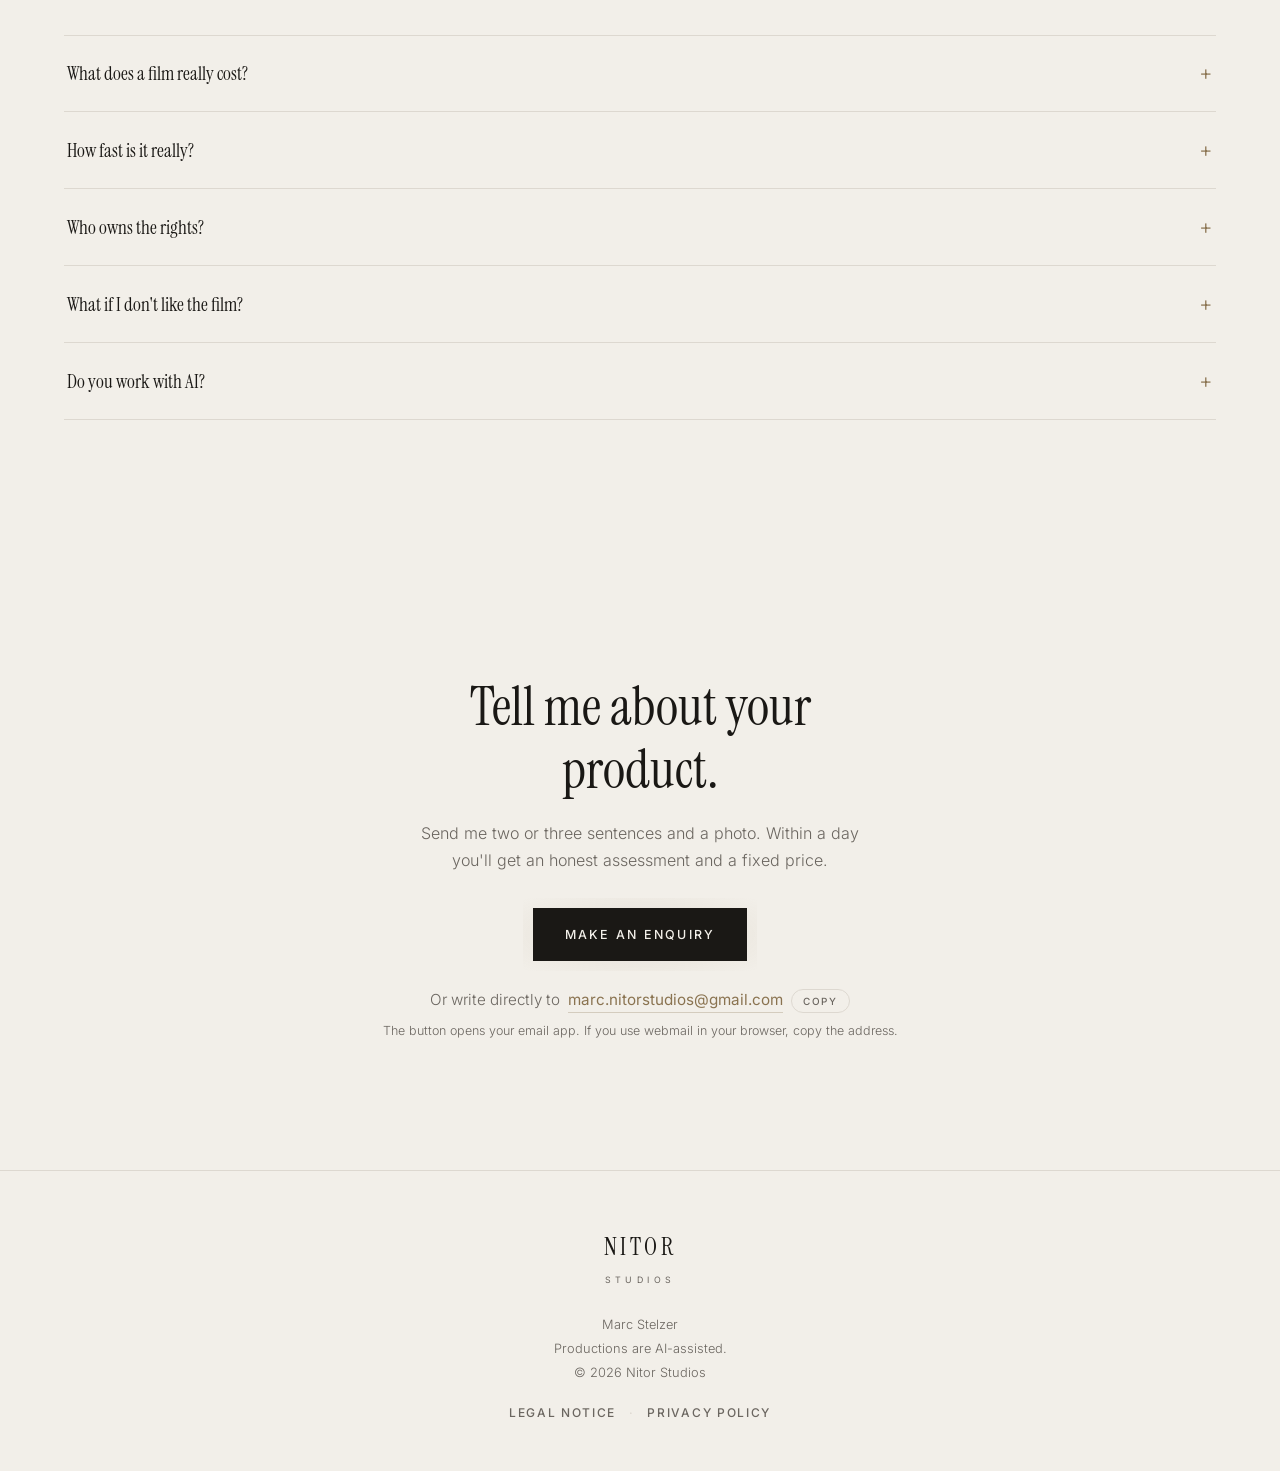
==== commit 59dc9417: "Leistung heißt jetzt Produktvideos im CGI-Look / CGI-style product ads Co-Authored-By: Claude Opus 5" ====
--- a/en/index.html
+++ b/en/index.html
@@ -4,10 +4,10 @@
 <meta charset="UTF-8">
 <meta name="viewport" content="width=device-width, initial-scale=1.0">
 <title>Nitor Studios · Product videos for premium brands</title>
-<meta name="description" content="Motion design for brands with physical products. Three ads, ready for Reels and feed, delivered in 48 hours. Nitor Studios, Vienna.">
+<meta name="description" content="CGI-style product ads for brands with physical products. Three ads, ready for Reels and feed, delivered in 48 hours. Nitor Studios, Vienna.">
 <meta name="theme-color" content="#1A1815">
 <meta property="og:title" content="Nitor Studios · Product videos for premium brands">
-<meta property="og:description" content="Three ads, ready for Reels and feed, delivered in 48 hours. Motion design from Vienna.">
+<meta property="og:description" content="Three ads, ready for Reels and feed, delivered in 48 hours. CGI-style product ads from Vienna.">
 <meta property="og:type" content="website">
 <meta property="og:url" content="https://nitorstudios.com/en/">
 <meta property="og:image" content="https://nitorstudios.com/assets/hero-ending.jpg">
@@ -328,7 +328,7 @@
     <div class="h3-ov h3-cap" aria-hidden="true"><small></small><span></span></div>
     <div class="h3-ov h3-final">
       <h2>Product videos that fit the product.</h2>
-      <p>Motion design for premium brands. Fixed price, revision round included.</p>
+      <p>CGI-style product ads for premium brands. Fixed price, revision round included.</p>
       <div class="cta-row">
         <a class="btn solid" href="#arbeiten">See the work</a>
         <a class="btn" href="#kontakt">Make an enquiry</a>
@@ -342,7 +342,7 @@
   <p class="nstat" aria-hidden="true">N</p>
   <p class="kicker">Nitor Studios · Vienna</p>
   <h1>Product videos that fit the product.</h1>
-  <p>Motion design for premium brands. Three ads for Reels and feed, in 48 hours.</p>
+  <p>CGI-style product ads for premium brands. Three ads for Reels and feed, in 48 hours.</p>
   <div class="cta-row">
     <a class="btn solid" href="#arbeiten">See the work</a>
     <a class="btn" href="#kontakt">Make an enquiry</a>
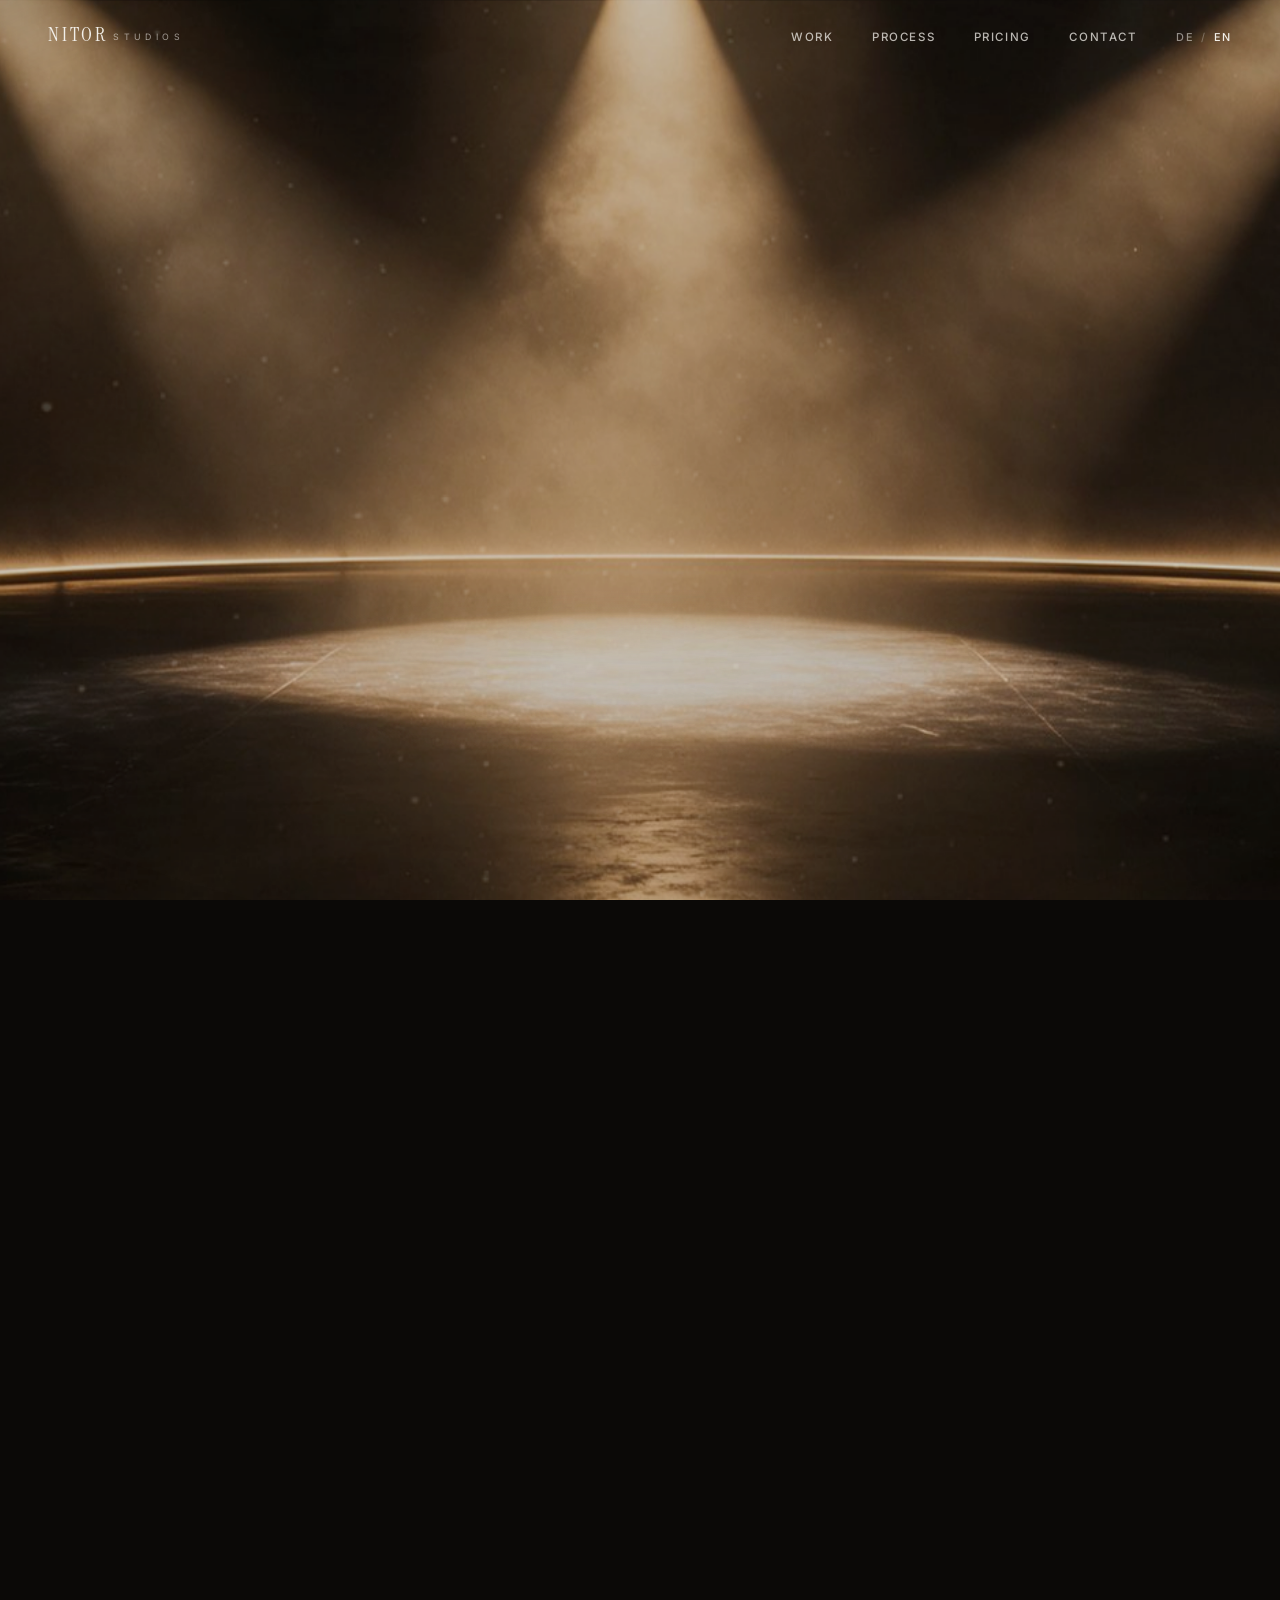
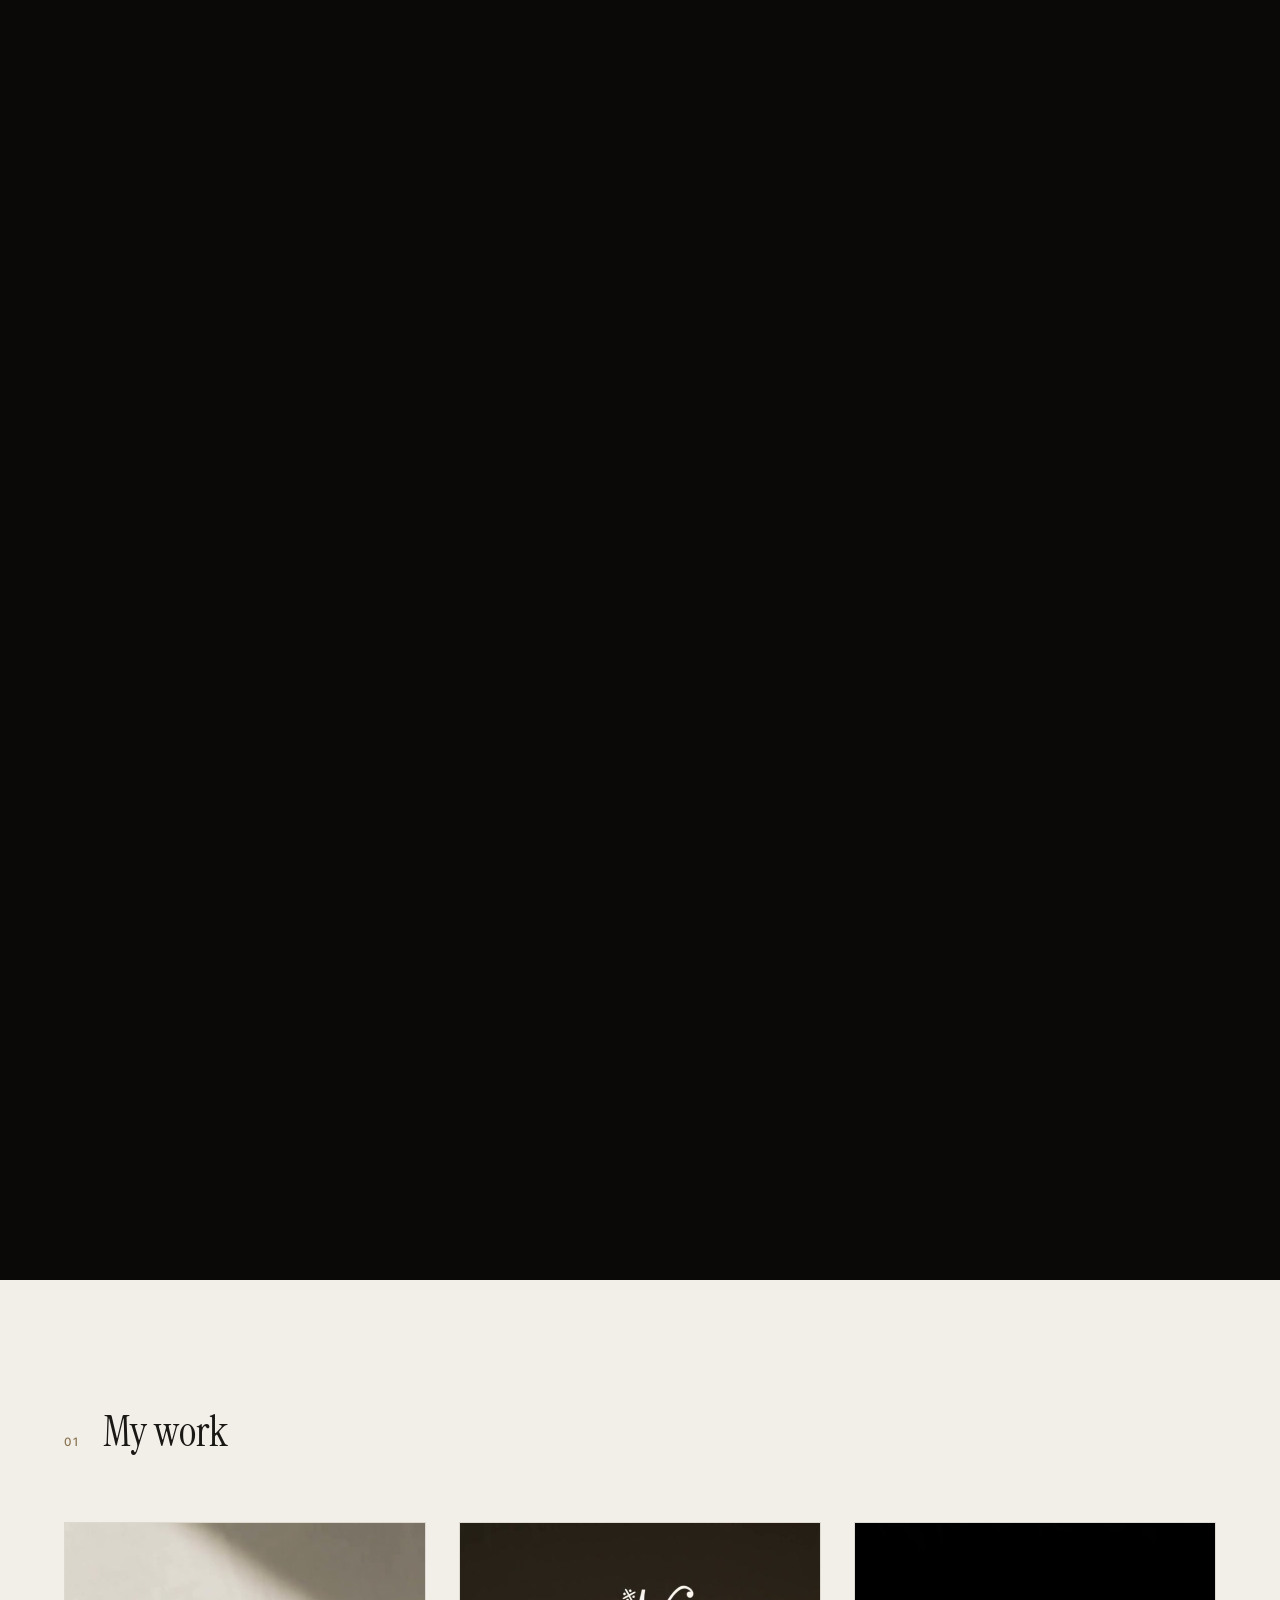
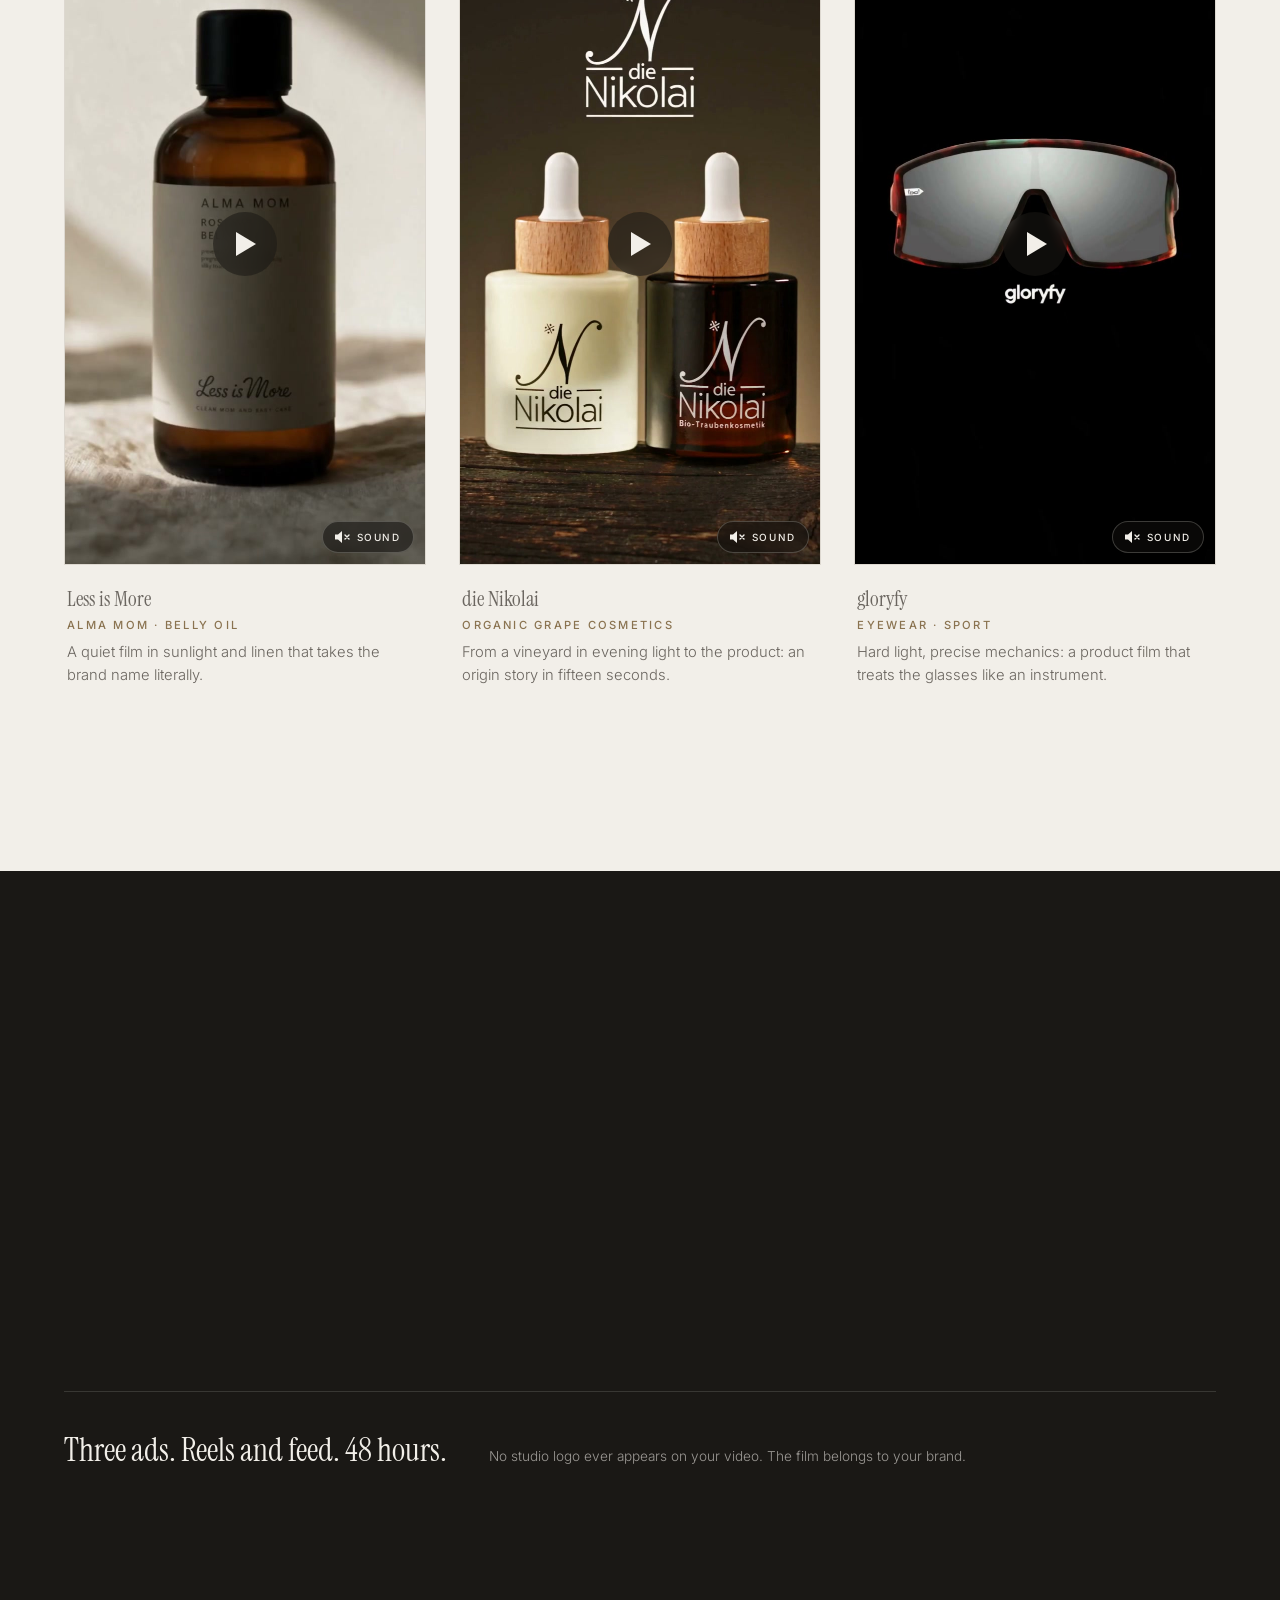
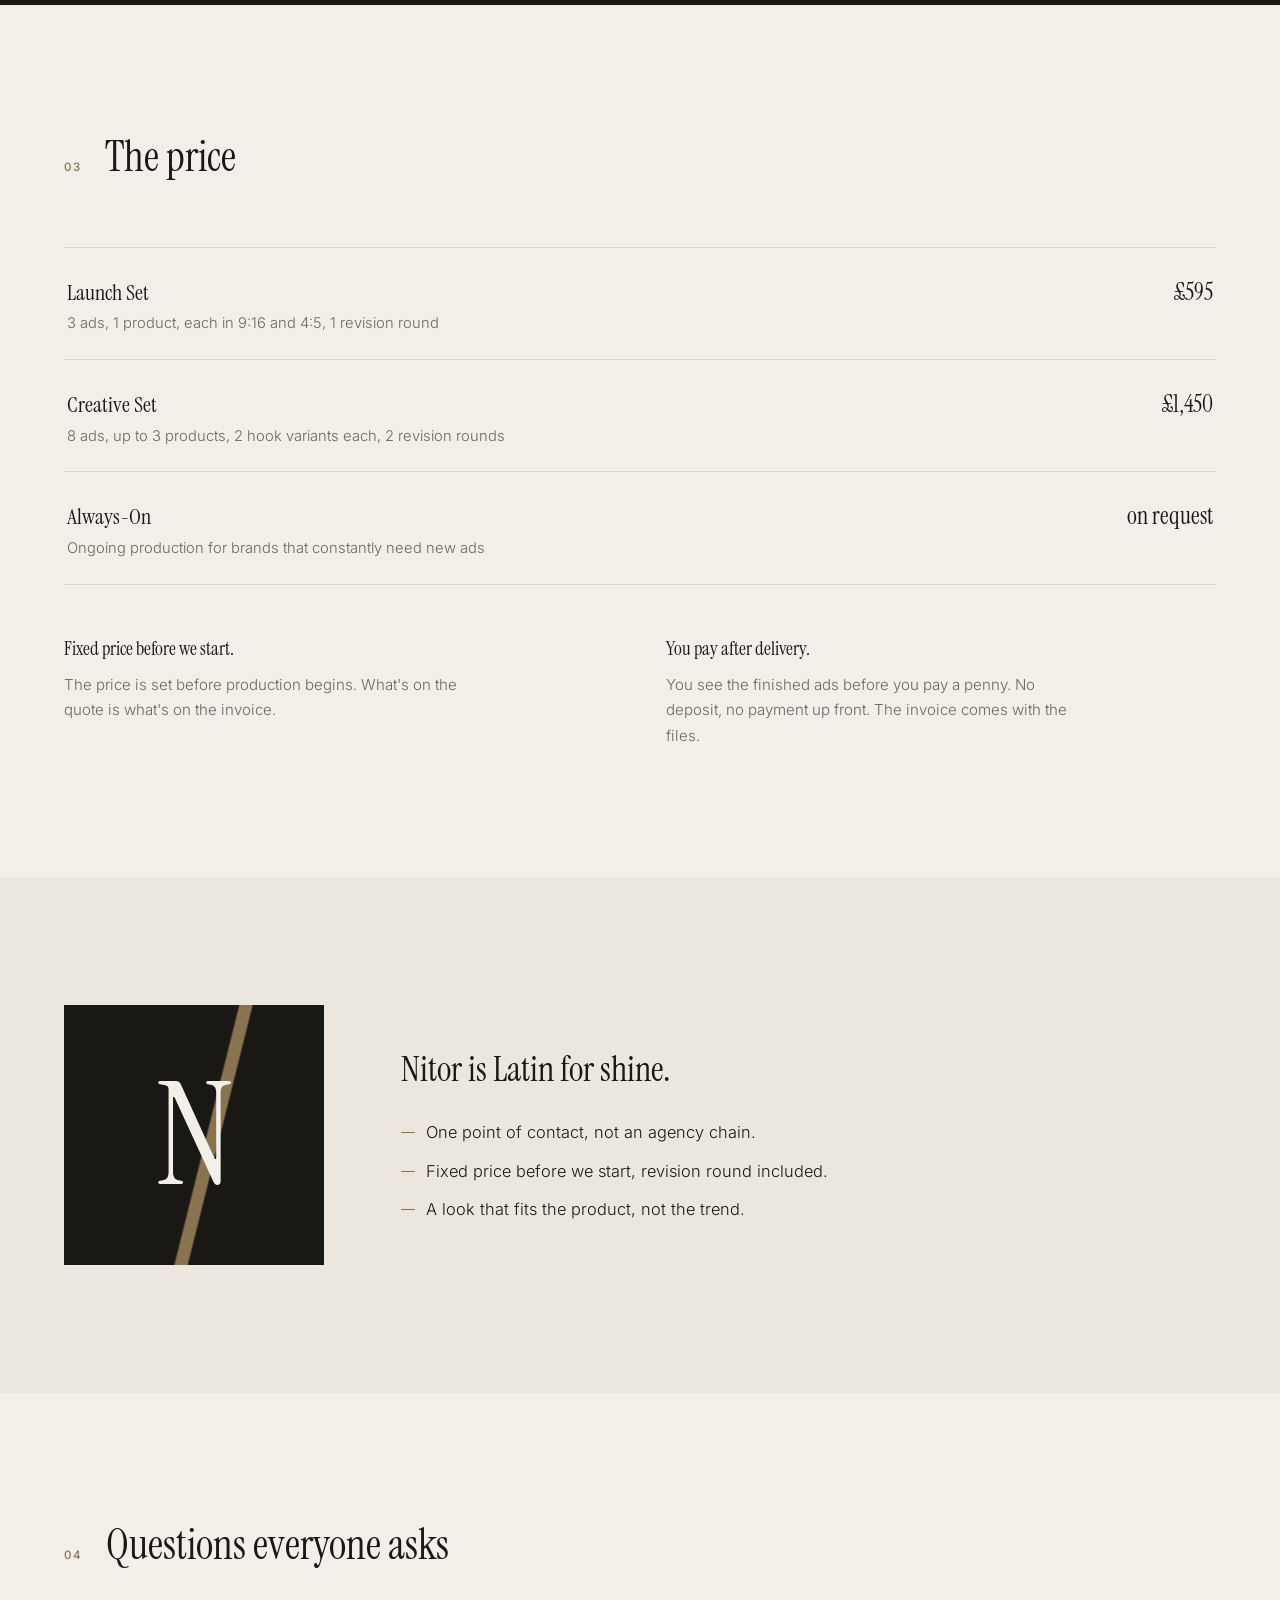
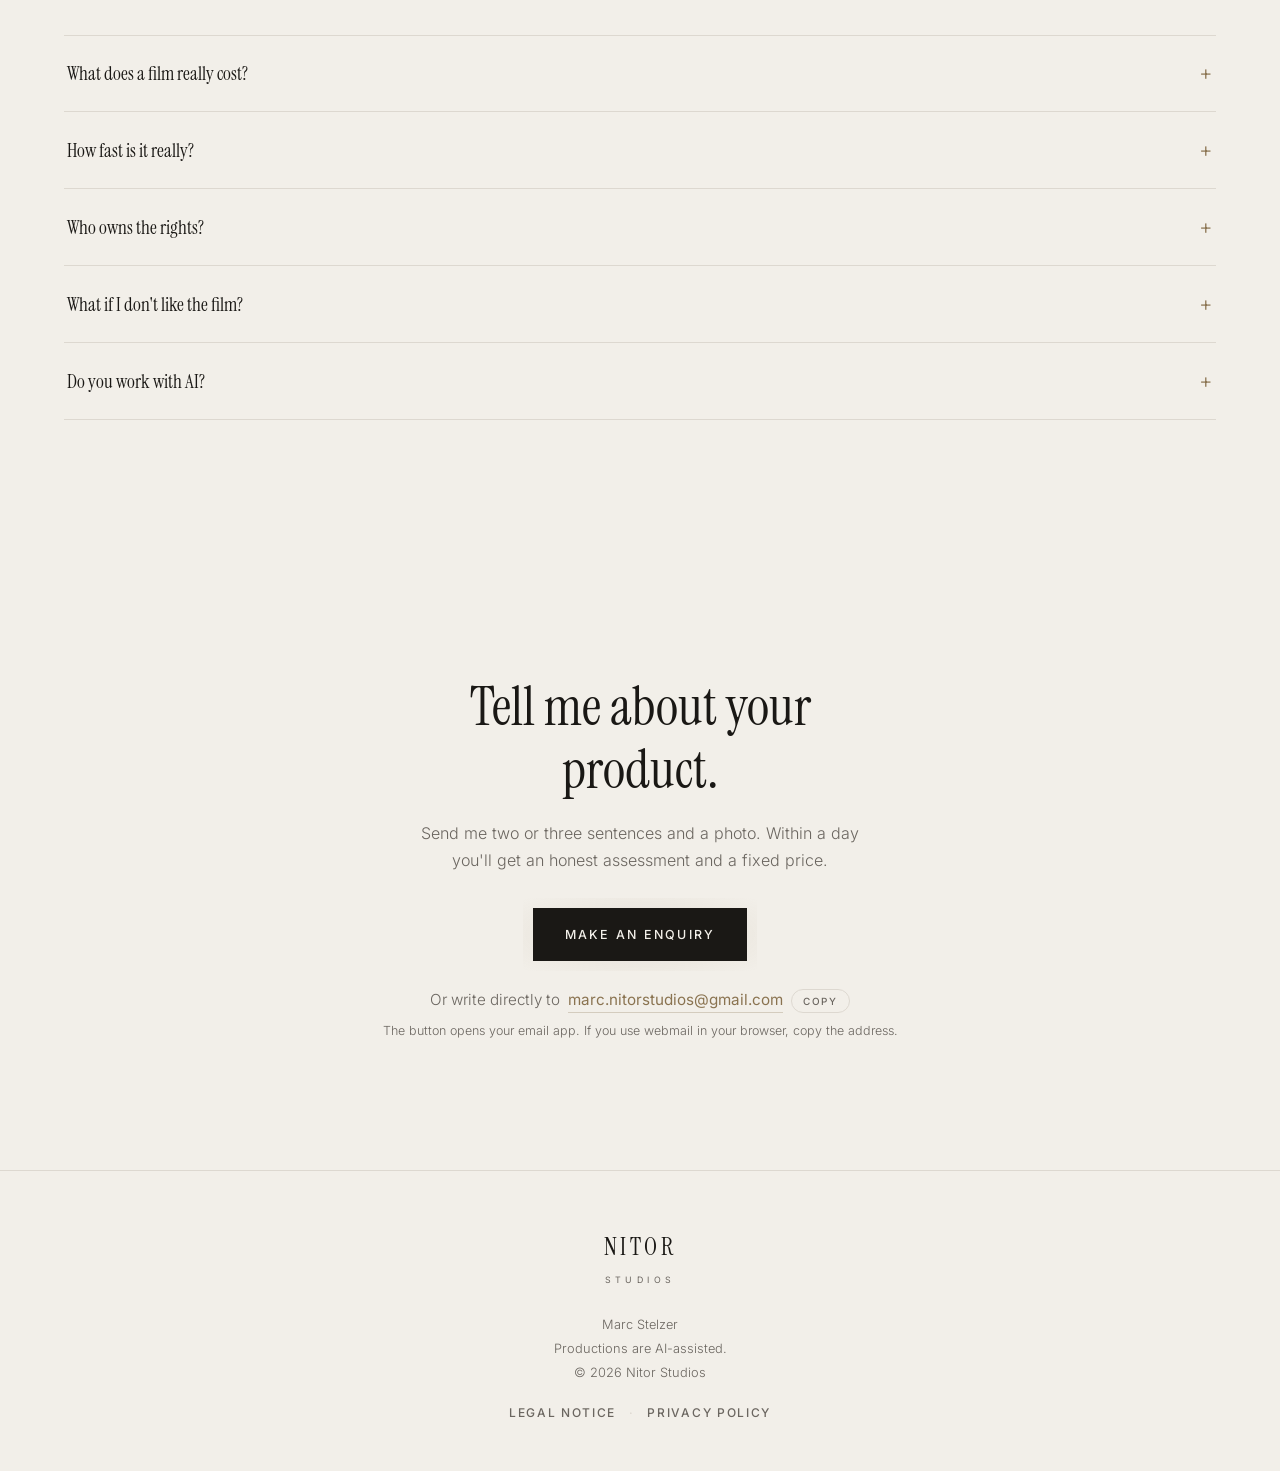
==== commit ae50c04f: "Hero-Unterzeile ohne Wortwiederholung Co-Authored-By: Claude Opus 5.5 <noreply@anthropic.com>" ====
--- a/en/index.html
+++ b/en/index.html
@@ -328,7 +328,7 @@
     <div class="h3-ov h3-cap" aria-hidden="true"><small></small><span></span></div>
     <div class="h3-ov h3-final">
       <h2>Product videos that fit the product.</h2>
-      <p>CGI-style product ads for premium brands. Fixed price, revision round included.</p>
+      <p>CGI-style ads for premium brands. Fixed price, revision round included.</p>
       <div class="cta-row">
         <a class="btn solid" href="#arbeiten">See the work</a>
         <a class="btn" href="#kontakt">Make an enquiry</a>
@@ -342,7 +342,7 @@
   <p class="nstat" aria-hidden="true">N</p>
   <p class="kicker">Nitor Studios · Vienna</p>
   <h1>Product videos that fit the product.</h1>
-  <p>CGI-style product ads for premium brands. Three ads for Reels and feed, in 48 hours.</p>
+  <p>CGI-style ads for premium brands. Three ads for Reels and feed, in 48 hours.</p>
   <div class="cta-row">
     <a class="btn solid" href="#arbeiten">See the work</a>
     <a class="btn" href="#kontakt">Make an enquiry</a>
